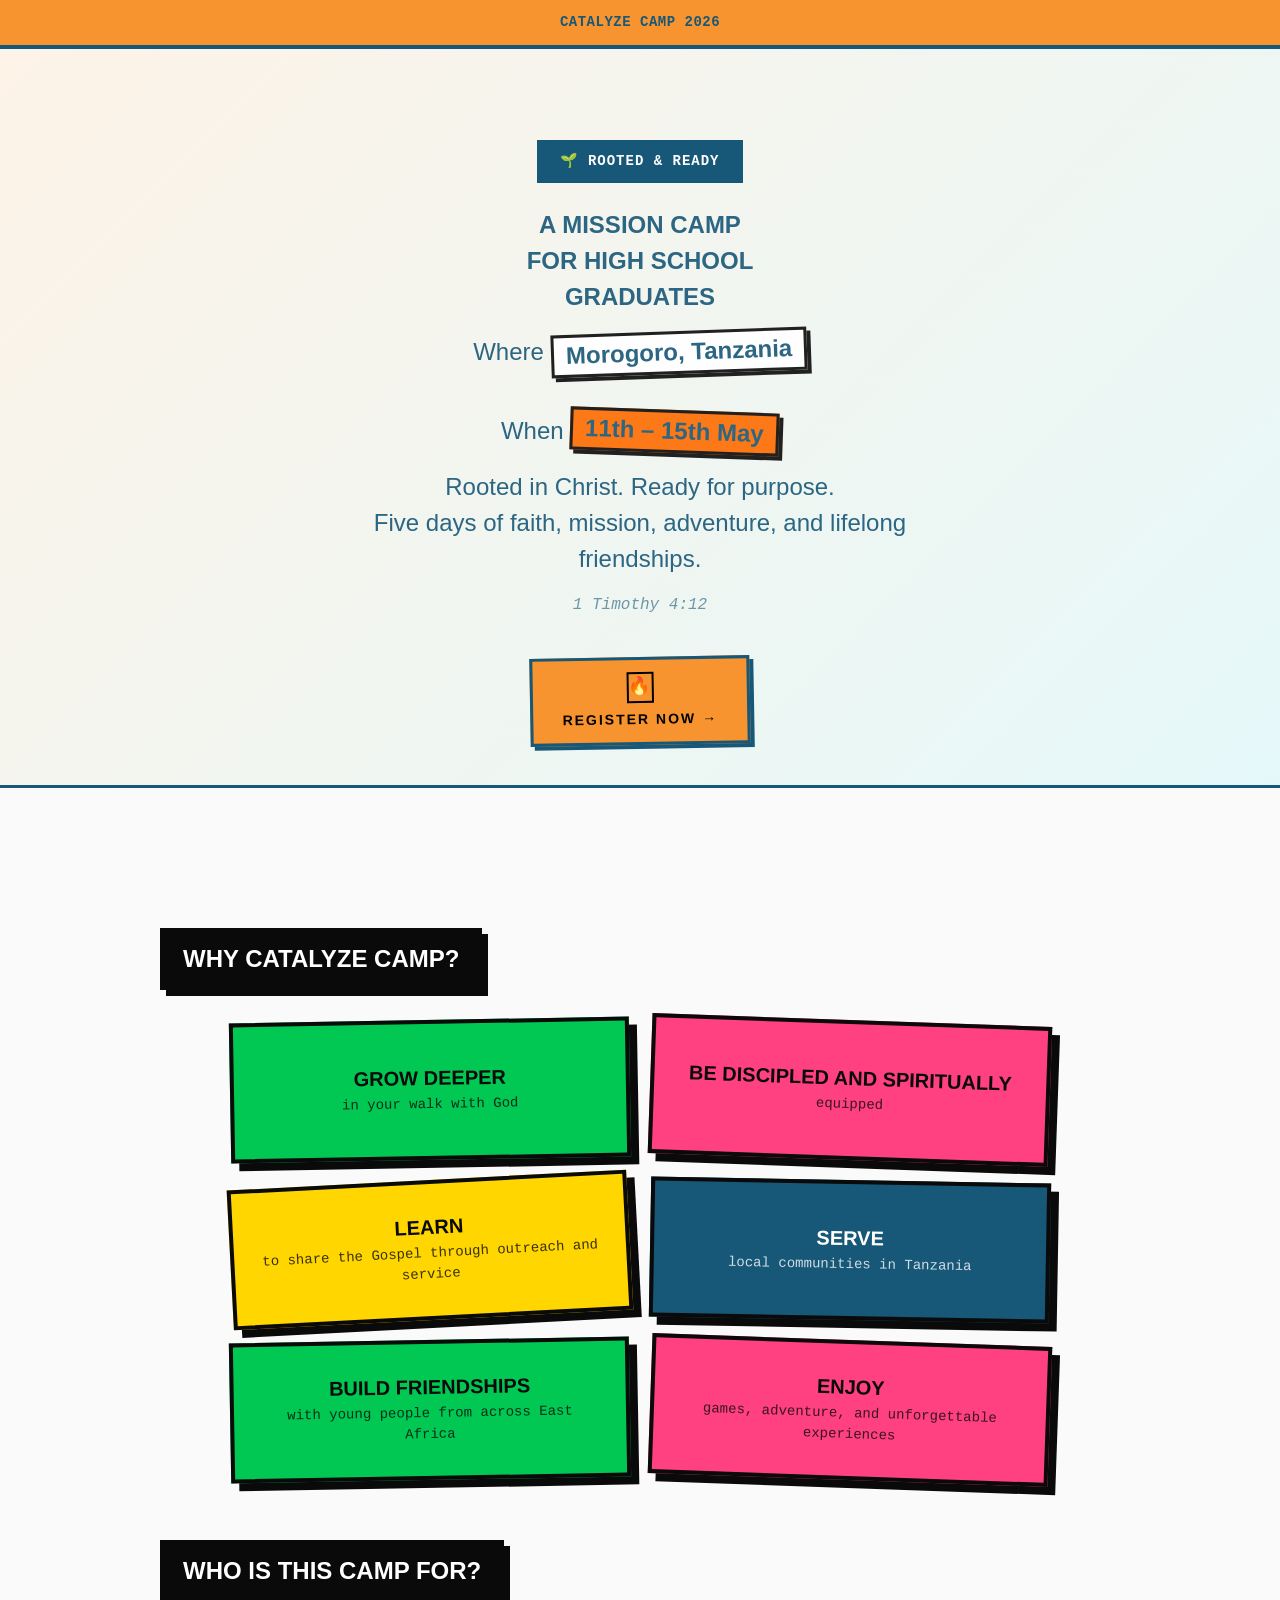
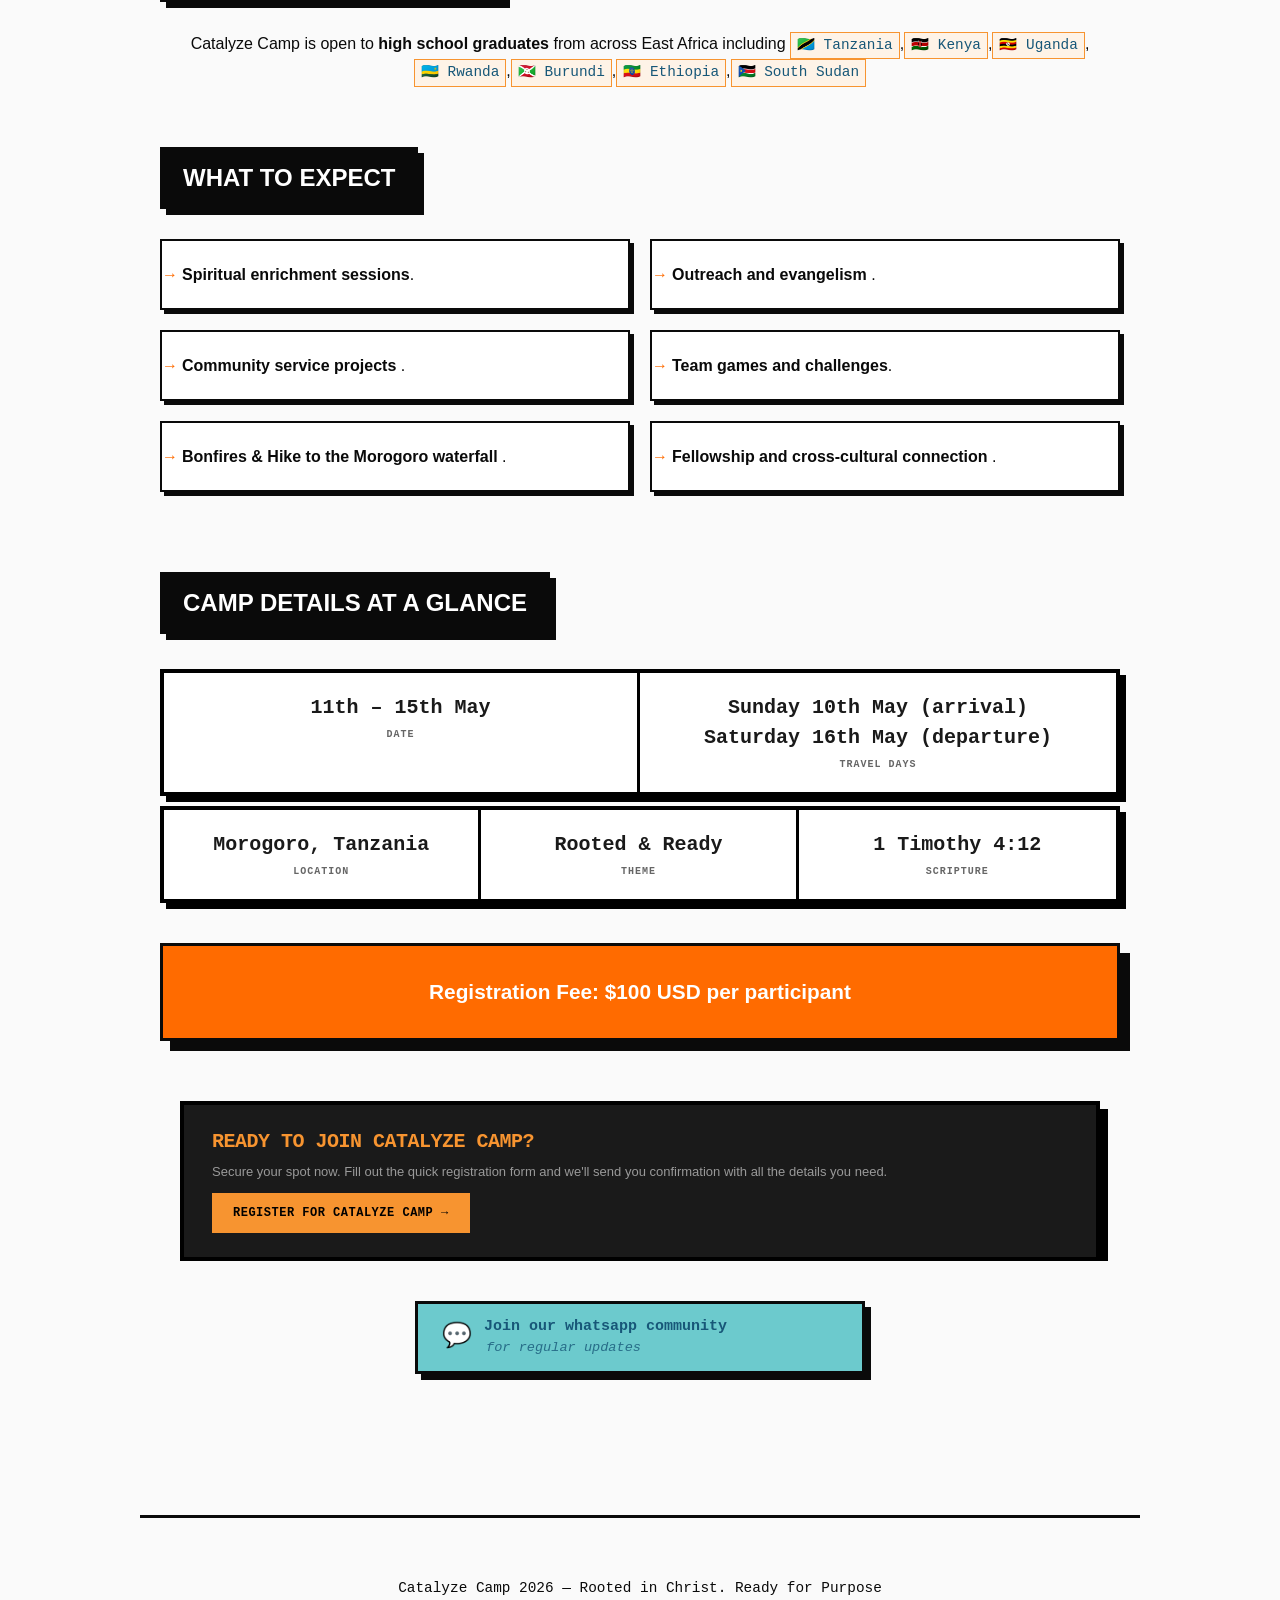
==== ke.catalyzecamp.com/index.html @ 19c6d8fc "re-structured fold structure for multi-country usage" ====
<html lang="en">

<head>
    <script
        src="https://pagead2.googlesyndication.com/pagead/managed/js/adsense/m202602040101/show_ads_impl_fy2021.js?bust=31096614"></script>
    <script async="" src="https://www.googletagmanager.com/gtag/js?id=G-LHFJD77F8R"></script>
    <script>
        window.dataLayer = window.dataLayer || [];
        function gtag() { dataLayer.push(arguments); }
        gtag('js', new Date());

        gtag('config', 'G-LHFJD77F8R');
    </script>
    <meta charset="UTF-8">
    <meta name="viewport" content="width=device-width, initial-scale=1.0, maximum-scale=5.0, user-scalable=yes">
    <!-- Primary Meta Tags -->
    <title>Catalyze Camp 2026</title>
    <meta name="title" content="Catalyze Camp 2026 - A Mission Camp for High School Graduates in East Africa">
    <meta name="description"
        content="Join Catalyze Camp 2026, a mission camp for high school graduates in East Africa. Experience five days of faith, mission, adventure, and lifelong friendships. Rooted in Christ. Ready for purpose. Register now!">
    <meta name="keywords"
        content="Catalyze Camp 2026, mission camp, high school graduates, East Africa, faith, adventure, lifelong friendships">
    <meta name="author" content="Catalyze Camp Team">
    <meta name="robots" content="index, follow">


    <!-- Local Fonts (GDPR Compliant) -->
    <script async="" src="https://pagead2.googlesyndication.com/pagead/js/adsbygoogle.js?client=ca-pub-2807847929917670"
        crossorigin="anonymous" data-checked-head="true"></script>
    <script type="module" src="/scripts/main.js"></script>
    <link rel="modulepreload" href="/scripts/modulepreload.js">
    <link rel="stylesheet" href="styles/main-DJZRLAR1.css">
    <link rel="stylesheet" href="styles/fonts-CDsjrOn8.css">
    <link rel="stylesheet" href="styles/style-CbsQeH8w.css">
    <link rel="stylesheet" href="styles/insights-CX9Vlv9q.css">

</head>

<body class="has-sidebar">
    <!-- Mobile Header -->
    <header class="main-mobile-header" id="main-mobile-header">
        <span class="mobile-title">CATALYZE CAMP 2026</span>
    </header>

    <!-- Drawer Overlay -->
    <div class="drawer-overlay" id="drawer-overlay"></div>

    <!-- Hero Section (Full Width - Outside sidebar layout) -->
    <canvas id="hero-canvas" width="1920" height="600"></canvas>
    <header class="hero">
        <div class="hero-content">
            <div id="hero-badge" class="hero-badge">🌱 ROOTED & READY</div>
            <h1 id="hero-subtitle" class="hero-subtitle">A MISSION CAMP<br>FOR HIGH SCHOOL<br>GRADUATES</h1>
            <p id="hero-subtitle" class="hero-subtitle">
                Where <span class="inline-stat-box stat-dead" id="total-startups">Morogoro, Tanzania
                </span><br><br>
                When <span class="inline-stat-box stat-burned" id="total-burned">11th – 15th May</span>
            </p>
            <p id="hero-subtitle" class="hero-subtitle">
                Rooted in Christ. Ready for purpose.<br>
                Five days of faith, mission, adventure, and lifelong friendships.
            </p>
            <p class="hero-tagline">1 Timothy 4:12</p>

            <a href="https://forms.gle/m3E88KumErffcPE37" class="hero-top10-cta">
                <div class="top10-cta-content">
                    <div class="top10-cta-center">
                        <span class="top10-cta-badge">🔥</span>
                        <span class="top10-cta-title">REGISTER NOW →</span>
                    </div>
                </div>
            </a>
    </header>

    <!-- Main Layout Container (Sidebar + Content - BELOW Hero) -->
    <div class="main-layout below-hero">

        <!-- Main Content Area -->
        <div class="main-content-area">

            <!-- Cards Grid -->
            <main class="main-content">
                <div class="container">
                    <section style="margin-bottom: 60px;">
                        <div class="section-header">
                            <h2>Why Catalyze Camp?</h2>
                        </div>
                        <div class="hero-grid">
                            <div  class="hero-item nav-item item-steal">
                                <span class="hero-nav-label">Grow deeper</span>
                                <span class="hero-nav-sub">in your walk with God</span>
                            </div>

                            <div class="hero-item nav-item item-story">
                                <span class="hero-nav-label">Be discipled and spiritually</span>
                                <span class="hero-nav-sub">equipped</span>
                            </div>

                            <div class="hero-item nav-item item-ideas">
                                <span class="hero-nav-label">Learn </span>
                                <span class="hero-nav-sub">to share the Gospel through outreach and service</span>
                            </div>

                            <div class="hero-item nav-item item-roadmap">
                                <span class="hero-nav-label">Serve</span>
                                <span class="hero-nav-sub">local communities in Tanzania</span>
                            </div>
                            <div class="hero-item nav-item item-steal">
                                <span class="hero-nav-label">Build friendships</span>
                                <span class="hero-nav-sub">with young people from across East Africa</span>
                            </div>

                            <div class="hero-item nav-item item-story">
                                <span class="hero-nav-label">Enjoy</span>
                                <span class="hero-nav-sub">games, adventure, and unforgettable experiences</span>
                            </div>
                        </div>
                    </section>

                    <section style="margin-bottom: 60px;">
                        <div class="section-header">
                            <h2>Who Is This Camp For?</h2>
                        </div>

                        <p style="text-align: center;font-size: 16px;">Catalyze Camp is open to <strong>high school
                                graduates</strong> from across East Africa
                            including <code class="tech">🇹🇿 Tanzania</code>,<code class="tech">🇰🇪 Kenya</code>,<code
                                class="tech">🇺🇬 Uganda</code>,<code class="tech">🇷🇼 Rwanda</code>,<code
                                class="tech">🇧🇮 Burundi</code>,<code class="tech">🇪🇹 Ethiopia</code>,<code
                                class="tech">🇸🇸 South Sudan</code>
                        </p>
                    </section>

                    <section class="insights-section">
                        <div class="section-header">
                            <h2>What to Expect</h2>
                        </div>
                        <div class="section-content">
                            <ul class="learning-list">
                                <li><strong>Spiritual enrichment sessions</strong>.</li>
                                <li><strong>Outreach and evangelism
                                    </strong>.</li>
                                <li><strong>Community service projects
                                    </strong>.</li>
                                <li><strong>Team games and challenges</strong>.</li>
                                <li><strong>Bonfires & Hike to the Morogoro waterfall
                                    </strong>.</li>
                                <li><strong>Fellowship and cross-cultural connection
                                    </strong>.</li>
                            </ul>
                        </div>
                    </section>
                    <section style="margin-bottom: 60px;">
                        <h2 class="section-header">CAMP DETAILS AT A GLANCE</h2>
                        <div class="fw-stats-bar-one" id="fw-stats-bar-one" style="margin-top: 5px;">
                            <div class="fw-stats-item">
                                <span class="fw-stats-number" id="fw-stat-total">11th – 15th May
                                </span>
                                <span class="fw-stats-label">DATE</span>
                            </div>
                            <div class="fw-stats-item">
                                <span class="fw-stats-number" id="fw-stat-burned">Sunday 10th May (arrival)<br>Saturday
                                    16th May (departure)
                                </span>
                                <span class="fw-stats-label">TRAVEL DAYS</span>
                            </div>
                        </div>
                        <div class="fw-stats-bar-two" id="fw-stats-bar-two">
                            <div class="fw-stats-item">
                                <span class="fw-stats-number">Morogoro, Tanzania</span>
                                <span class="fw-stats-label">LOCATION</span>
                            </div>
                            <div class="fw-stats-item">
                                <span class="fw-stats-number" id="fw-stat-lifespan">Rooted & Ready</span>
                                <span class="fw-stats-label">THEME</span>
                            </div>
                            <div class="fw-stats-item">
                                <span class="fw-stats-number" id="fw-stat-lifespan">1 Timothy 4:12</span>
                                <span class="fw-stats-label">SCRIPTURE</span>
                            </div>
                        </div>

                        <div class="final-takeaway">
                            <p><strong>Registration Fee:</strong> $100 USD per participant</p>
                        </div>
                    </section>
                    <section class="container fw-cta-banner">
                        <a href="https://forms.gle/m3E88KumErffcPE37" class="fw-cta-banner-link" target="_blank"
                            rel="noopener">
                            <div class="fw-cta-banner-inner">
                                <div class="fw-cta-banner-text">
                                    <h3 class="fw-cta-banner-title">READY TO JOIN CATALYZE CAMP?</h3>
                                    <p class="fw-cta-banner-sub">Secure your spot now. Fill out the quick registration
                                        form and we'll send you confirmation with all the details you need.</p>
                                    <span class="fw-cta-banner-btn">REGISTER FOR CATALYZE CAMP →</span>
                                </div>
                            </div>
                        </a>
                    </section>

                    <div style="display: flex; justify-content: center; margin: 40px 0; padding: 0 8px; width: 100%; box-sizing: border-box;">
                        <a class="floating-bucket" id="open-request-bucket"
                            href="https://chat.whatsapp.com/GlWRgQMB7aDB2TQC6tsgwM" target="_blank" rel="noopener">
                            <span class="bucket-icon">💬</span>
                            <span class="bucket-text">Join our whatsapp community <i>for regular updates</i></span>
                        </a>
                    </div>
                    <div id="scroll-sentinel" style="height: 1px;"></div>
                </div>
            </main>

            <footer class="container feedback-footer">
                <p>Catalyze Camp 2026 — Rooted in Christ. Ready for Purpose</p>
            </footer>

        </div> <!-- /.main-content-area -->
    </div> <!-- /.main-layout -->

</body>

</html>
---- ke.catalyzecamp.com/styles/main-DJZRLAR1.css ----
.startup-card-v2 {
  background:#fff;
  border:4px solid #000;
  box-shadow:8px 8px #000;
  cursor:pointer;
  transition:transform .2s,box-shadow .2s;
  display:flex;
  flex-direction:column;
  overflow:hidden;
  position:relative
}
.startup-card-v2:hover {
  transform:translate(-2px,-2px);
  box-shadow:10px 10px #000
}
.card-v2-header {
  background:#f59e0b;
  padding:12px 16px;
  display:flex;
  justify-content:space-between;
  align-items:center;
  border-bottom:3px solid #000
}
.card-v2-header-left {
  display:flex;
  align-items:center;
  gap:8px
}
.card-v2-icon {
  width:24px;
  height:24px;
  color:#000
}
.card-v2-product-type {
  font-family:Space Grotesk,monospace;
  font-size:14px;
  font-weight:700;
  color:#000;
  letter-spacing:.5px
}
.card-v2-bookmark {
  display:none
}
.card-v2-views {
  display:flex;
  align-items:center;
  gap:6px;
  background:#ffffff80;
  padding:4px 8px;
  border:2px solid #000;
  border-radius:4px
}
.card-v2-views-icon {
  width:20px;
  height:20px;
  object-fit:contain
}
.card-v2-views-count {
  font-family:Space Grotesk,monospace;
  font-size:14px;
  font-weight:700;
  color:#000
}
.card-v2-title-section {
  background:#f5f5f0;
  padding:16px 20px 12px;
  border-bottom:3px solid #000;
  position:relative
}
.card-v2-name {
  font-family:Space Grotesk,monospace;
  font-size:24px;
  font-weight:900;
  color:#000;
  margin:0 0 6px;
  line-height:1.1;
  max-width:calc(100% - 120px);
  overflow:hidden;
  text-overflow:ellipsis;
  white-space:nowrap
}
.card-v2-country {
  font-family:Space Grotesk,monospace;
  font-size:13px;
  font-weight:600;
  color:#000;
  display:block;
  margin-bottom:0
}
.card-v2-funding-badge {
  position:absolute;
  top:16px;
  right:20px;
  background:#b91c1c;
  color:#fff;
  font-family:Space Grotesk,monospace;
  font-size:18px;
  font-weight:900;
  padding:8px 16px;
  border:3px solid #000;
  transform:rotate(3deg);
  box-shadow:4px 4px #000;
  display:flex;
  align-items:center;
  gap:6px
}
.card-v2-fire-icon {
  font-size:18px;
  line-height:1
}
.card-v2-content-section {
  background:#fff;
  padding:16px 20px;
  border-bottom:3px solid #000;
  flex-shrink:0;
  flex-grow:1
}
.card-v2-section-title {
  font-family:Space Grotesk,monospace;
  font-size:12px;
  font-weight:700;
  color:#b91c1c;
  margin:0 0 8px;
  letter-spacing:.5px
}
.card-v2-section-title:not(:first-child) {
  margin-top:16px
}
.card-v2-section-text {
  font-family:Space Grotesk,sans-serif;
  font-size:14px;
  line-height:1.5;
  color:#000;
  margin:0
}
.card-v2-dotted-divider {
  border-top:2px dashed #D1D5DB;
  margin:12px 0
}
.card-v2-metrics-section {
  background:#f5f5f0;
  padding:16px 20px;
  border-bottom:3px solid #000;
  display:flex;
  justify-content:space-between;
  align-items:center;
  gap:16px;
  flex-wrap:wrap
}
.card-v2-year-badges {
  display:flex;
  gap:12px;
  flex-wrap:wrap
}
.card-v2-year-badge {
  background:#f59e0b;
  border:2px solid #000;
  padding:8px 12px;
  display:flex;
  align-items:center;
  gap:4px;
  min-width:100px
}
.card-v2-year-icon {
  width:18px;
  height:18px;
  color:#000
}
.card-v2-year-label {
  font-family:Space Grotesk,monospace;
  font-size:11px;
  font-weight:600;
  color:#000;
  text-transform:capitalize
}
.card-v2-year-value {
  font-family:Space Grotesk,monospace;
  font-size:16px;
  font-weight:900;
  color:#000;
  margin-left:auto
}
.card-v2-total-potential {
  font-family:Space Grotesk,monospace;
  font-size:12px;
  font-weight:700;
  color:#000;
  background:#fff;
  padding:8px 12px;
  border:2px solid #000;
  white-space:nowrap
}
.card-v2-bars-section {
  background:#fff;
  padding:12px 20px;
  border-bottom:3px solid #000;
  display:flex;
  flex-direction:column;
  gap:8px
}
.card-v2-bar-group {
  display:flex;
  justify-content:space-between;
  align-items:center;
  gap:12px
}
.card-v2-bar-label {
  font-family:Space Grotesk,monospace;
  font-size:11px;
  font-weight:600;
  color:#000;
  min-width:100px
}
.card-v2-bar-blocks {
  display:flex;
  gap:4px;
  flex:1;
  max-width:200px
}
.card-v2-bar-block {
  flex:1;
  height:20px;
  border:2px solid #000;
  transition:background-color .2s
}
.card-v2-bar-block.empty {
  background:#f3f4f6
}
.card-v2-bar-block.filled.high {
  background:#065f46
}
.card-v2-bar-block.filled.medium {
  background:#f59e0b
}
.card-v2-bar-block.filled.low {
  background:#b91c1c
}
.card-v2-footer {
  background:#7f1d1d;
  padding:12px 20px;
  display:flex;
  align-items:center;
  gap:12px
}
.card-v2-footer-icon {
  width:20px;
  height:20px;
  color:#fff
}
.card-v2-footer-text {
  font-family:Space Grotesk,monospace;
  font-size:13px;
  font-weight:700;
  color:#fff;
  letter-spacing:.5px
}

.fw-stat-highlight {
  color:gold;
  font-weight:700;
  font-family:Space Mono,monospace
}
.fw-stats-bar-one {
  display:grid;
  grid-template-columns:repeat(2,1fr);
  gap:0;
  border:4px solid #000;
  background:#fff;
  margin:-30px auto 40px;
  position:relative;
  z-index:1;
  box-shadow:6px 6px #000
}
.fw-stats-bar-two {
  display:grid;
  grid-template-columns:repeat(3,1fr);
  gap:0;
  border:4px solid #000;
  background:#fff;
  margin:-30px auto 40px;
  position:relative;
  z-index:1;
  box-shadow:6px 6px #000
}
.fw-stats-item {
  text-align:center;
  padding:20px 12px;
  border-right:3px solid #000
}
.fw-stats-item:last-child {
  border-right:none
}
.fw-stats-number {
  display:block;
  font-family:Space Mono,monospace;
  font-size:clamp(8px,4vw,20px);
  font-weight:700;
  color:#1a1a1a
}
.fw-stats-label {
  display:block;
  font-family:Space Mono,monospace;
  font-size:10px;
  font-weight:700;
  letter-spacing:1px;
  color:#666;
  margin-top:4px
}

.fw-cta-banner {
  margin-bottom:16px;
  padding:0
}
.fw-cta-banner-link {
  text-decoration:none;
  color:#1a1a1a;
  display:block
}
.fw-cta-banner-inner {
  display:flex;
  align-items:center;
  gap:24px;
  background:#1a1a1a;
  border:4px solid #000;
  box-shadow:8px 8px #000;
  padding:24px 28px;
  transition:transform .15s,box-shadow .15s
}
.fw-cta-banner-link:hover .fw-cta-banner-inner {
  transform:translate(-3px,-3px);
  box-shadow:11px 11px #000
}
.fw-cta-banner-previews {
  display:flex;
  gap:12px;
  flex-shrink:0
}
.fw-cta-preview {
  width:120px;
  background:#2a2a2a;
  border:2px solid #444;
  padding:8px;
  border-radius:0
}
.fw-cta-preview-label {
  font-family:Space Mono,monospace;
  font-size:8px;
  font-weight:700;
  color:#888;
  letter-spacing:.5px;
  margin-bottom:6px;
  text-transform:uppercase
}
.fw-cta-mini-grid {
  display:grid;
  grid-template-columns:repeat(5,1fr);
  gap:2px
}
.fw-mini-cell {
  aspect-ratio:1;
  border-radius:0
}
.fw-mc-0 {
  background:#444
}
.fw-mc-1 {
  background:#ffe0b2
}
.fw-mc-2 {
  background:#ffb74d
}
.fw-mc-3 {
  background:#ff9800
}
.fw-mc-4 {
  background:#f44336
}
.fw-cta-mini-bars {
  display:flex;
  flex-direction:column;
  gap:3px
}
.fw-mini-bar {
  height:6px;
  background:#444;
  width:100%
}
.fw-mini-bar-fill {
  height:100%;
  transition:width .3s
}
.fw-cta-banner-text {
  flex:1;
  min-width:0
}
.fw-cta-banner-title {
  font-family:Space Mono,monospace;
  font-size:clamp(14px,2.2vw,20px);
  font-weight:700;
  color:#f79430;
  line-height:1.3;
  letter-spacing:-.5px;
  margin-bottom:8px
}
.fw-cta-banner-sub {
  font-size:13px;
  color:#999;
  margin-bottom:12px;
  line-height:1.4
}
.fw-cta-banner-btn {
  display:inline-block;
  font-family:Space Mono,monospace;
  font-size:12px;
  font-weight:700;
  color:#000;
  background:#f79430;
  padding:8px 18px;
  border:3px solid #f79430;
  letter-spacing:.5px;
  transition:background .15s
}
.fw-cta-banner-link:hover .fw-cta-banner-btn {
  background:#fff;
  border-color:#fff
}
@media(max-width:768px) {
  .fw-cta-banner {
    margin:0 24px 12px
  }
  .fw-cta-banner-inner {
    flex-direction:column;
    text-align:center;
    padding:20px;
    gap:16px
  }
  .fw-cta-banner-previews {
    justify-content:center
  }
  .fw-cta-preview {
    width:100px
  }
  .fw-cta-banner-title {
    font-size:15px
  }
  .fw-cta-banner-title br {
    display:none
  }
}
@media(max-width:480px) {
  .fw-cta-banner {
    margin:0 24px 12px
  }
  .fw-cta-preview {
    width:80px
  }
}

@media(max-width:640px) {
  .card-v2-name {
    font-size:22px
  }
  .card-v2-funding-badge {
    font-size:14px;
    padding:6px 12px;
    top:16px;
    right:16px
  }
  .card-v2-fire-icon {
    font-size:14px
  }
  .card-v2-section-text {
    font-size:13px
  }
  .card-v2-metrics-section {
    flex-direction:column;
    align-items:stretch
  }
  .card-v2-total-potential {
    text-align:center;
    width:100%
  }
  .card-v2-bar-label {
    min-width:100px;
    font-size:11px
  }
  .card-v2-bar-blocks {
    max-width:150px
  }
  .card-v2-bar-block {
    height:20px
  }
}
---- ke.catalyzecamp.com/styles/fonts-CDsjrOn8.css ----
@font-face {
    font-family: Space Grotesk;
    font-style: normal;
    font-weight: 300;
    font-display: swap;
    src: url(/assets/SpaceGrotesk-Light-DiSf0yqz.woff2) format("woff2")
}

@font-face {
    font-family: Space Grotesk;
    font-style: normal;
    font-weight: 400;
    font-display: swap;
    src: url(/assets/SpaceGrotesk-Regular-CJ-V5oYT.woff2) format("woff2")
}

@font-face {
    font-family: Space Grotesk;
    font-style: normal;
    font-weight: 500;
    font-display: swap;
    src: url(/assets/SpaceGrotesk-Medium-lFbtlQH6.woff2) format("woff2")
}

@font-face {
    font-family: Space Grotesk;
    font-style: normal;
    font-weight: 600;
    font-display: swap;
    src: url(/assets/SpaceGrotesk-SemiBold-DjKNqYRj.woff2) format("woff2")
}

@font-face {
    font-family: Space Grotesk;
    font-style: normal;
    font-weight: 700;
    font-display: swap;
    src: url(/assets/SpaceGrotesk-Bold-RjhwGPKo.woff2) format("woff2")
}

@font-face {
    font-family: Space Grotesk;
    font-style: normal;
    font-weight: 800;
    font-display: swap;
    src: url(/assets/SpaceGrotesk-Bold-RjhwGPKo.woff2) format("woff2")
}

@font-face {
    font-family: Space Mono;
    font-style: normal;
    font-weight: 400;
    font-display: swap;
    src: url(/assets/SpaceMono-Regular-Rg4St2Dn.woff2) format("woff2")
}

@font-face {
    font-family: Space Mono;
    font-style: italic;
    font-weight: 400;
    font-display: swap;
    src: url(/assets/SpaceMono-Italic-YylcN9Ay.woff2) format("woff2")
}

@font-face {
    font-family: Space Mono;
    font-style: normal;
    font-weight: 700;
    font-display: swap;
    src: url(/assets/SpaceMono-Bold-mWgeinG7.woff2) format("woff2")
}

@font-face {
    font-family: Space Mono;
    font-style: italic;
    font-weight: 700;
    font-display: swap;
    src: url(/assets/SpaceMono-BoldItalic-vNvENeTh.woff2) format("woff2")
}

@font-face {
    font-family: Inter;
    font-style: normal;
    font-weight: 400;
    font-display: swap;
    src: url(/assets/Inter-Regular-C38fXH4l.woff2) format("woff2")
}

@font-face {
    font-family: Inter;
    font-style: normal;
    font-weight: 700;
    font-display: swap;
    src: url(/assets/Inter-Bold-Yt3aPRUw.woff2) format("woff2")
}

@font-face {
    font-family: Inter;
    font-style: normal;
    font-weight: 900;
    font-display: swap;
    src: url(/assets/Inter-Black-D4nM5aha.woff2) format("woff2")
}

@font-face {
    font-family: JetBrains Mono;
    font-style: normal;
    font-weight: 400;
    font-display: swap;
    src: url(/assets/JetBrainsMono-Regular-V6pRDFza.woff2) format("woff2")
}

@font-face {
    font-family: JetBrains Mono;
    font-style: normal;
    font-weight: 700;
    font-display: swap;
    src: url(/assets/JetBrainsMono-Bold-BYuf6tUa.woff2) format("woff2")
}
---- ke.catalyzecamp.com/styles/style-CbsQeH8w.css ----
:root {
  --color-bg: #FAFAFA;
  --color-white: #FFFFFF;
  --color-black: #0A0A0A;
  --color-gray: #666666;
  --color-gray-light: #E5E5E5;
  
  /* Brand Colors */
  --brand-orange: #f79430;
  --brand-orange-light: #fef3e7;
  --brand-orange-dark: #d67a1f;
  --brand-blue: #175778;
  --brand-blue-light: #e8f2f6;
  --brand-blue-dark: #0f3d52;
  --brand-cyan: #6ccacd;
  --brand-cyan-light: #e5f8f9;
  --brand-cyan-dark: #4ba5a7;
  
  /* Functional Colors */
  --color-primary: #f79430;
  --color-secondary: #175778;
  --color-accent: #6ccacd;
  --color-orange: #f79430;
  --color-orange-light: #fef3e7;
  --color-green: #00C853;
  --color-green-light: #E5FFF0;
  --color-blue: #175778;
  --color-blue-light: #e8f2f6;
  --color-pink: #FF4081;
  --color-pink-light: #FFE5EF;
  --color-yellow: #fdb44b;
  --color-purple: #7C4DFF;
  
  /* Brutalist Theme with Brand Colors */
  --brutalist-mustard: #f79430;
  --brutalist-cream: #FDFBF7;
  --brutalist-red: #B91C1C;
  --brutalist-orange: #d67a1f;
  --brutalist-dark-grey: #175778;
  --brutalist-border: 3px solid #175778;
  
  --font-main: "Space Grotesk", -apple-system, BlinkMacSystemFont, sans-serif;
  --font-mono: "Space Mono", monospace;
  --border-width: 3px;
  --shadow-offset: 4px;
  --radius: 0px;
  --shadow: var(--shadow-offset) var(--shadow-offset) 0 var(--color-black);
  --shadow-hover: 2px 2px 0 var(--color-black);
  --shadow-active: 0px 0px 0 var(--color-black)
}
*,
*:before,
*:after {
  box-sizing:border-box;
  margin:0;
  padding:0
}
html {
  scroll-behavior:smooth;
  overflow-x:hidden;
  width:100%
}
body {
  font-family:var(--font-main);
  background:var(--color-bg);
  color:var(--color-black);
  line-height:1.5;
  min-height:100vh;
  overflow-x:hidden;
  width:100%
}
body.modal-open {
  overflow:hidden
}
.container {
  max-width:1400px;
  margin:0 auto;
  padding:0 24px;
  width:100%;
  overflow-x:hidden;
  box-sizing:border-box
}
.hero {
  background:linear-gradient(135deg, var(--brand-orange-light) 0%, var(--brand-cyan-light) 100%);
  color:var(--brand-blue);
  padding:140px 24px 40px;
  text-align:center;
  border-bottom:var(--border-width) solid var(--brand-blue);
  position:relative;
  overflow:hidden
}
.hero:before {
  content:"";
  position:absolute;
  inset:0;
  background:repeating-linear-gradient(0deg,transparent,transparent 50px,rgba(255,255,255,.03) 50px,rgba(255,255,255,.03) 51px);
  pointer-events:none
}
.hero-content {
  position:relative;
  z-index:1
}
.hero-badge {
  display:inline-block;
  background:var(--brand-blue);
  color:var(--color-white);
  padding:8px 20px;
  font-weight:700;
  font-size:14px;
  letter-spacing:1px;
  border:var(--border-width) solid var(--brand-blue);
  margin-bottom:24px;
  font-family:var(--font-mono)
}
.hero-title {
  font-size:clamp(48px,10vw,90px);
  font-weight:700;
  letter-spacing:-2px;
  line-height:.95;
  margin-bottom:24px;
  text-transform:uppercase
}
.card-header {
  margin-bottom:12px
}
.card-header-top {
  display:flex;
  justify-content:space-between;
  align-items:flex-start;
  gap:8px;
  margin-bottom:4px
}
.card-name {
  font-size:20px;
  font-weight:700;
  line-height:1.1;
  text-transform:uppercase;
  word-break:break-word;
  flex:1
}
.share-btn-card {
  background:transparent;
  border:none;
  width:24px;
  height:24px;
  padding:0;
  cursor:pointer;
  opacity:.4;
  transition:opacity .2s ease,transform .2s ease;
  flex-shrink:0;
  color:var(--color-black)
}
.share-btn-card:hover {
  opacity:1;
  transform:scale(1.1)
}
.share-btn-card.copied {
  color:var(--color-green);
  opacity:1
}
.card-year {
  font-family:var(--font-mono);
  font-size:14px;
  opacity:.7
}
.hero-subtitle {
  font-size:clamp(18px,3vw,24px);
  max-width:600px;
  margin:0 auto 16px;
  opacity:.9
}
.hero-tagline {
  font-family:var(--font-mono);
  font-size:16px;
  opacity:.6;
  font-style:italic;
  margin-bottom:24px
}
.hero-grid {
  display:grid;
  grid-template-columns:repeat(2,1fr);
  gap:20px;
  max-width:900px;
  margin:0 auto;
  position:relative;
  z-index:10;
  padding:0 40px
}
.hero-item {
  background:var(--color-white);
  border:4px solid var(--color-black);
  padding:24px;
  box-shadow:8px 8px 0 var(--color-black);
  transition:transform .2s ease,box-shadow .2s ease;
  min-height:140px;
  display:flex;
  flex-direction:column;
  justify-content:center;
  align-items:center;
  text-align:center;
  position:relative;
  text-decoration:none;
  color:var(--color-black)
}
.hero-item:hover {
  transform:translate(-4px,-4px) rotate(0)!important;
  box-shadow:12px 12px 0 var(--color-black)
}
.hero-item:active {
  transform:translate(2px,2px) rotate(0)!important;
  box-shadow:4px 4px 0 var(--color-black)
}
.item-dead {
  background:var(--color-white);
  transform:rotate(-2deg)
}
.item-burned {
  background:var(--color-orange);
  transform:rotate(1deg)
}
.item-steal {
  background:var(--color-green);
  transform:rotate(-1deg)
}
.item-story {
  background:var(--color-pink);
  transform:rotate(2deg)
}
.item-ideas {
  background:var(--color-yellow);
  transform:rotate(-3deg)
}
.item-roadmap {
  background:var(--color-blue);
  color:var(--color-white);
  transform:rotate(1deg)
}
.hero-stat-label {
  font-family:var(--font-mono);
  font-size:14px;
  font-weight:700;
  text-transform:uppercase;
  margin-bottom:8px;
  letter-spacing:1px
}
.hero-stat-number {
  font-size:36px;
  font-weight:700;
  line-height:1;
  font-family:var(--font-main)
}
.hero-nav-label {
  font-family:var(--font-main);
  font-weight:800;
  font-size:20px;
  text-transform:uppercase;
  line-height:1.2
}
.hero-nav-sub {
  font-family:var(--font-mono);
  font-size:14px;
  margin-top:4px;
  opacity:.8
}
.hero-cta-text {
  font-family:var(--font-mono);
  font-size:12px;
  font-weight:700;
  text-transform:uppercase;
  margin-top:12px;
  border-bottom:2px solid var(--color-black)
}
.hero-box,
.stat-box,
.nav-box,
.hero-nav-link {
  display:none
}
.stat-label {
  font-family:var(--font-mono);
  font-size:12px;
  font-weight:700;
  margin-bottom:8px;
  text-transform:uppercase;
  letter-spacing:1px
}
.stat-number {
  font-size:32px;
  font-weight:700;
  line-height:1.1;
  color:var(--color-black)
}
.nav-box {
  cursor:pointer;
  text-decoration:none;
  color:var(--color-black)
}
.hero-nav-link {
  text-decoration:none;
  color:inherit;
  width:100%
}
.nav-label-wrapper {
  display:flex;
  flex-direction:column;
  gap:4px
}
.nav-label-top {
  font-weight:700;
  font-size:18px;
  text-transform:uppercase
}
.nav-label-bottom {
  font-family:var(--font-mono);
  font-size:12px;
  opacity:.7
}
.nav-arrow {
  position:absolute;
  top:-40px;
  right:-20px;
  pointer-events:none;
  z-index:20;
  display:none
}
.hero-nav {
  display:none
}
.highlight-orange {
  color:var(--color-orange)
}
.highlight-green {
  color:var(--color-black)
}
.highlight-pink {
  color:var(--color-pink)
}
.highlight-blue {
  color:var(--color-blue)
}
.inline-stat-box {
  display:inline-block;
  background:var(--color-white);
  border:3px solid var(--color-black);
  padding:4px 12px;
  font-weight:700;
  font-family:var(--font-main);
  box-shadow:4px 4px 0 var(--color-black);
  transform:rotate(-2deg);
  transition:transform .2s ease,box-shadow .2s ease;
  line-height:1.2
}
.inline-stat-box:hover {
  transform:rotate(0) translate(-2px,-2px);
  box-shadow:6px 6px 0 var(--color-black)
}
.inline-stat-box.stat-dead {
  background:var(--color-white);
  transform:rotate(-2deg)
}
.inline-stat-box.stat-burned {
  background:var(--color-orange);
  transform:rotate(2deg)
}
@media(max-width:768px) {
  .inline-stat-box {
    padding:3px 8px;
    font-size:14px;
    border-width:2px;
    box-shadow:3px 3px 0 var(--color-black)
  }
}
.hero-forensics-box {
  display:flex;
  align-items:center;
  justify-content:center;
  gap:16px;
  max-width:900px;
  width:calc(100% - 80px);
  margin:20px auto 0;
  padding:20px 40px;
  background:var(--color-white);
  border:4px solid var(--color-black);
  box-shadow:8px 8px 0 var(--color-black);
  text-decoration:none;
  color:var(--color-black);
  transform:rotate(-1deg);
  transition:transform .2s ease,box-shadow .2s ease;
  position:relative;
  z-index:10
}
.hero-forensics-box:hover {
  transform:rotate(0) translate(-4px,-4px);
  box-shadow:12px 12px 0 var(--color-black);
  background:var(--color-orange)
}
.forensics-icon {
  font-size:28px
}
.forensics-label {
  font-family:var(--font-mono);
  font-size:16px;
  font-weight:700;
  text-transform:uppercase;
  letter-spacing:1px
}
.forensics-arrow {
  font-size:24px;
  font-weight:700
}
@media(max-width:768px) {
  .hero-forensics-box {
    padding:16px 20px;
    gap:12px;
    margin:20px 40px 0;
    width:calc(100% - 80px);
    transform:rotate(0)
  }
  .forensics-label {
    font-size:12px
  }
}
.top10-cta-wrapper {
  padding:20px 24px 0
}
.top10-cta,
.hero-top10-cta {
  display:block;
  width:100%;
  background:var(--brutalist-mustard, #EAB308);
  border:4px solid #000;
  box-shadow:8px 8px #000;
  text-decoration:none;
  color:#000;
  position:relative;
  overflow:hidden;
  transition:transform .3s ease,box-shadow .3s ease
}
.hero-top10-cta {
  display:inline-flex;
  align-items:center;
  margin:16px auto 0;
  max-width:220px;
  background:var(--brand-orange);
  border:3px solid var(--brand-blue);
  box-shadow:4px 4px var(--brand-blue);
  text-decoration:none;
  color:#fff;
  position:relative;
  overflow:hidden;
  padding:12px 20px;
  transform:rotate(-1deg);
  transition:transform .3s ease,box-shadow .3s ease;
  box-sizing:border-box;
  z-index:10
}
.hero-top10-cta .top10-cta-content {
  display:flex;
  align-items:center;
  justify-content:space-between;
  width:100%;
  padding:0;
  gap:20px
}
.hero-top10-cta .folder-stack {
  font-size:16px
}
.hero-top10-cta .top10-cta-center {
  flex:1;
  text-align:center;
  display:flex;
  flex-direction:column;
  align-items:center;
  justify-content:center;
  gap:4px
}
.hero-top10-cta .top10-cta-title {
  font-family:var(--font-main);
  font-weight:800;
  font-size:14px;
  margin:0
}
.hero-top10-cta .top10-cta-subtitle {
  font-family:var(--font-mono);
  font-size:11px;
  font-weight:700;
  text-transform:uppercase;
  color:#666
}
.hero-top10-cta .top10-cta-badge {
  display:inline-block;
  font-size:18px;
  background:transparent;
  color:#000;
  padding:0;
  font-weight:800;
  margin-bottom:2px;
  margin-right:0
}
.hero-top10-cta .top10-cta-right {
  display:flex;
  flex-direction:column;
  align-items:center;
  gap:4px
}
.hero-top10-cta .hero-cta-text {
  margin-top:0;
  border-bottom-width:1px
}
.hero-top10-cta .top10-cta-arrow {
  font-size:20px;
  font-weight:800;
  line-height:1
}
@media(max-width:768px) {
  .hero-top10-cta {
    width:calc(100% - 40px);
    padding:8px 16px;
    min-height:auto
  }
  .hero-top10-cta .top10-cta-title {
    font-size:16px
  }
  .hero-top10-cta .top10-cta-subtitle {
    font-size:9px
  }
  .hero-top10-cta .folder-stack {
    font-size:18px
  }
  .hero-top10-cta .top10-cta-arrow {
    font-size:20px
  }
  .hero-top10-cta .top10-cta-badge {
    font-size:8px;
    padding:1px 4px
  }
}
.top10-cta:hover,
.hero-top10-cta:hover {
  transform:translate(-6px,-6px);
  box-shadow:14px 14px var(--brand-blue)
}
.top10-cta:active,
.hero-top10-cta:active {
  transform:translate(2px,2px);
  box-shadow:4px 4px var(--brand-blue)
}
.top10-cta-glow {
  position:absolute;
  top:-50%;
  left:-50%;
  width:200%;
  height:200%;
  background:radial-gradient(circle,rgba(234,179,8,.15) 0%,transparent 60%);
  animation:glowPulse 3s ease-in-out infinite;
  pointer-events:none
}
@keyframes glowPulse {
  0%,
  to {
    opacity:.3;
    transform:scale(1)
  }
  50% {
    opacity:.8;
    transform:scale(1.1)
  }
}
.top10-cta-content {
  display:flex;
  align-items:center;
  justify-content:space-between;
  padding:20px 28px;
  position:relative;
  z-index:2
}
.top10-cta-left {
  flex-shrink:0
}
.folder-stack {
  display:flex;
  position:relative;
  width:60px;
  height:50px
}
.folder-icon {
  font-size:28px;
  position:absolute;
  transition:all .3s ease;
  filter:drop-shadow(2px 2px 0 #000)
}
.folder-1 {
  left:0;
  top:8px;
  z-index:1;
  opacity:.5
}
.folder-2 {
  left:12px;
  top:4px;
  z-index:2;
  opacity:.7
}
.folder-3 {
  left:24px;
  top:0;
  z-index:3;
  animation:folderBounce 2s ease-in-out infinite
}
@keyframes folderBounce {
  0%,
  to {
    transform:translateY(0) rotate(-5deg)
  }
  50% {
    transform:translateY(-4px) rotate(5deg)
  }
}
.top10-cta:hover .folder-1 {
  transform:translate(-8px) rotate(-15deg);
  opacity:.8
}
.top10-cta:hover .folder-2 {
  transform:translate(-4px) rotate(-8deg);
  opacity:.9
}
.top10-cta:hover .folder-3 {
  transform:translateY(-6px) scale(1.2);
  animation:none
}
.top10-cta-center {
  display:flex;
  flex-direction:column;
  align-items:center;
  gap:4px;
  flex:1;
  text-align:center
}
.top10-cta-badge {
  display:inline-block;
  background:#b91c1c;
  color:#fff;
  font-family:var(--font-mono, "Space Mono", monospace);
  font-size:11px;
  font-weight:700;
  padding:3px 10px;
  border:2px solid #000;
  letter-spacing:1px;
  animation:badgePulse 1.5s ease-in-out infinite
}
@keyframes badgePulse {
  0%,
  to {
    transform:scale(1)
  }
  50% {
    transform:scale(1.05);
    box-shadow:0 0 10px #b91c1c80
  }
}
.top10-cta-title {
  font-family:var(--font-main, "Space Grotesk", sans-serif);
  font-size:32px;
  font-weight:900;
  text-transform:uppercase;
  letter-spacing:2px;
  color:#000
}
@keyframes shimmer {
  0% {
    background-position:0% center
  }
  to {
    background-position:200% center
  }
}
.top10-cta-subtitle {
  font-family:var(--font-mono, "Space Mono", monospace);
  font-size:12px;
  color:#000;
  opacity:.7;
  letter-spacing:.5px
}
.top10-cta-right {
  display:flex;
  align-items:center;
  gap:12px;
  flex-shrink:0
}
.skull-pulse {
  font-size:36px;
  animation:skullFloat 2s ease-in-out infinite;
  filter:drop-shadow(2px 2px 0 #000)
}
@keyframes skullFloat {
  0%,
  to {
    transform:translateY(0) rotate(-5deg)
  }
  25% {
    transform:translateY(-4px) rotate(0)
  }
  75% {
    transform:translateY(2px) rotate(5deg)
  }
}
.top10-cta:hover .skull-pulse {
  animation:skullShake .4s ease-in-out infinite;
  filter:drop-shadow(3px 3px 0 #000)
}
@keyframes skullShake {
  0%,
  to {
    transform:rotate(-5deg)
  }
  25% {
    transform:rotate(5deg)
  }
  50% {
    transform:rotate(-5deg)
  }
  75% {
    transform:rotate(5deg)
  }
}
.top10-cta-arrow {
  font-size:32px;
  font-weight:900;
  color:#000;
  transition:transform .3s ease
}
.top10-cta:hover .top10-cta-arrow {
  transform:translate(8px)
}
.top10-cta-marquee {
  display:flex;
  overflow:hidden;
  background:#000;
  border-top:3px solid #000;
  padding:8px 0
}
.top10-cta-marquee span {
  display:inline-block;
  white-space:nowrap;
  font-family:var(--font-mono, "Space Mono", monospace);
  font-size:11px;
  color:#fff9;
  letter-spacing:1px;
  animation:marqueeScroll 30s linear infinite
}
@keyframes marqueeScroll {
  0% {
    transform:translate(0)
  }
  to {
    transform:translate(-50%)
  }
}
.top10-cta:hover .top10-cta-marquee span {
  color:var(--brutalist-mustard, #EAB308);
  animation-duration:15s
}
@media(max-width:768px) {
  .top10-cta-wrapper {
    padding:16px 16px 0
  }
  .top10-cta {
    width:100%
  }
  .top10-cta-content {
    flex-direction:column;
    gap:12px;
    padding:16px
  }
  .top10-cta-left {
    display:none
  }
  .top10-cta-title {
    font-size:22px
  }
  .top10-cta-subtitle {
    font-size:10px
  }
  .top10-cta-right {
    justify-content:center
  }
  .skull-pulse {
    font-size:28px
  }
  .top10-cta-arrow {
    font-size:24px
  }
  .top10-cta-marquee span {
    font-size:10px
  }
}
.dashboard-cta {
  background:var(--color-white);
  border-bottom:var(--border-width) solid var(--color-black);
  padding:60px 0;
  position:relative;
  z-index:5
}
.cta-link-wrapper {
  text-decoration:none;
  color:inherit;
  display:block
}
.cta-link-wrapper:hover .cta-primary-btn {
  transform:translate(-4px,-4px);
  box-shadow:12px 12px 0 var(--color-black);
  background:var(--color-yellow);
  color:var(--color-black)
}
.cta-link-wrapper:hover .img-1 {
  transform:translate(-15px,-15px) rotate(-1deg);
  z-index:3
}
.cta-link-wrapper:hover .img-2 {
  transform:translate(15px,15px) rotate(2deg);
  z-index:1
}
.cta-grid {
  display:grid;
  grid-template-columns:1.2fr 1fr;
  gap:60px;
  align-items:center
}
.cta-text .cta-badge {
  display:inline-block;
  background:var(--color-cyan, #00ebff);
  color:var(--color-black);
  padding:4px 12px;
  font-family:var(--font-mono);
  font-size:12px;
  font-weight:700;
  border:3px solid var(--color-black);
  box-shadow:4px 4px 0 var(--color-black);
  margin-bottom:20px
}
.cta-text h2 {
  font-size:48px;
  line-height:1;
  font-weight:900;
  text-transform:uppercase;
  margin-bottom:24px
}
.cta-text p {
  font-size:18px;
  margin-bottom:32px;
  opacity:.8;
  max-width:500px
}
.cta-primary-btn {
  display:inline-block;
  background:var(--color-pink);
  color:var(--color-white);
  padding:16px 32px;
  font-size:18px;
  font-weight:800;
  text-decoration:none;
  border:4px solid var(--color-black);
  box-shadow:8px 8px 0 var(--color-black);
  transition:transform .1s ease,box-shadow .1s ease;
  text-transform:uppercase
}
.cta-primary-btn:hover {
  transform:translate(-4px,-4px);
  box-shadow:12px 12px 0 var(--color-black);
  background:var(--color-yellow);
  color:var(--color-black)
}
.cta-visuals {
  position:relative;
  height:400px
}
.visual-stack {
  position:relative;
  width:100%;
  height:100%
}
.cta-img {
  position:absolute;
  width:80%;
  border:4px solid var(--color-black);
  box-shadow:10px 10px 0 var(--color-black);
  transition:transform .3s ease,z-index .3s ease
}
.img-1 {
  top:0;
  left:0;
  z-index:2;
  transform:rotate(-2deg)
}
.img-2 {
  bottom:0;
  right:0;
  z-index:1;
  transform:rotate(3deg)
}
.visual-stack:hover .img-1 {
  transform:translate(-10px,-10px) rotate(-1deg);
  z-index:3
}
.visual-stack:hover .img-2 {
  transform:translate(10px,10px) rotate(2deg);
  z-index:1
}
@media(max-width:900px) {
  .cta-grid {
    grid-template-columns:1fr;
    text-align:center;
    gap:40px
  }
  .cta-text p {
    margin:0 auto 32px
  }
  .cta-visuals {
    height:300px
  }
}
.toggle-filters-btn {
  display:none;
  align-items:center;
  justify-content:center;
  gap:12px;
  width:100%;
  background:var(--color-black);
  color:var(--color-white);
  border:4px solid var(--color-black);
  padding:12px 24px;
  font-family:var(--font-mono);
  font-size:11px;
  font-weight:800;
  cursor:pointer;
  text-transform:uppercase;
  margin-bottom:20px;
  transition:all .15s ease;
  box-shadow:4px 4px 0 var(--color-yellow)
}
.toggle-filters-btn:hover {
  background:var(--color-orange);
  transform:translate(-2px,-2px);
  box-shadow:6px 6px 0 var(--color-black)
}
.toggle-filters-btn.active {
  background:var(--color-orange)
}
.control-panel {
  background:var(--color-white);
  padding:20px 24px;
  margin:20px auto;
  max-width:1200px;
  border:4px solid var(--color-black);
  box-shadow:8px 8px 0 var(--color-black)
}
.filter-row {
  display:flex;
  flex-wrap:wrap;
  gap:12px;
  align-items:center;
  justify-content:flex-start
}
.sort-row {
  display:none
}
.sort-section-wrapper {
  display:flex!important
}
.control-select {
  appearance:none;
  background:var(--color-white);
  border:3px solid var(--color-black);
  padding:10px 32px 10px 12px;
  font-family:var(--font-mono);
  font-size:11px;
  font-weight:700;
  text-transform:uppercase;
  cursor:pointer;
  box-shadow:4px 4px 0 var(--color-black);
  transition:all .12s ease;
  background-image:url("data:image/svg+xml,%3Csvg xmlns='http://www.w3.org/2000/svg' width='12' height='12' viewBox='0 0 12 12'%3E%3Cpath fill='%23000' d='M6 9L1 4h10z'/%3E%3C/svg%3E");
  background-repeat:no-repeat;
  background-position:right 10px center;
  min-width:140px;
  flex:1 1 auto
}
@media(max-width:768px) {
  .toggle-filters-btn {
    display:flex
  }
  .toggle-sort-btn {
    margin-top:-10px;
    margin-bottom:0
  }
  .filter-row,
  .sort-row {
    display:none;
    margin-top:10px
  }
  .filter-row.expanded,
  .sort-row.expanded {
    display:flex
  }
  .sort-row .sort-btn {
    min-width:calc(50% - 6px);
    flex:1 1 auto;
    display:flex;
    align-items:center;
    justify-content:flex-start;
    gap:8px;
    text-align:left;
    padding:10px 12px;
    background:var(--color-white);
    border:3px solid var(--color-black);
    box-shadow:4px 4px 0 var(--color-black);
    font-family:var(--font-mono);
    font-size:11px;
    font-weight:700;
    text-transform:uppercase
  }
  .sort-row .sort-btn.active {
    background:var(--color-yellow);
    box-shadow:2px 2px 0 var(--color-black);
    transform:translate(2px,2px)
  }
  .control-select {
    min-width:calc(50% - 6px)
  }
  .reset-btn {
    width:100%;
    margin-top:4px
  }
  .sort-section-wrapper {
    display:none!important
  }
}
.control-select:hover {
  transform:translate(-2px,-2px);
  box-shadow:6px 6px 0 var(--color-black)
}
.control-select:focus {
  outline:none;
  background-color:var(--color-yellow)
}
.sort-panel {
  background:var(--brutalist-mustard, #EAB308);
  padding:16px 24px;
  margin:0 auto 20px;
  max-width:1200px;
  border:4px solid var(--color-black);
  box-shadow:8px 8px 0 var(--color-black);
  display:flex;
  align-items:center;
  gap:16px;
  flex-wrap:wrap
}
.sort-panel .container {
  display:flex;
  align-items:center;
  gap:16px;
  flex-wrap:wrap;
  width:100%
}
.sort-label {
  font-family:var(--font-mono);
  font-size:12px;
  font-weight:700;
  text-transform:uppercase
}
.sort-btn {
  background:var(--color-white);
  border:3px solid var(--color-black);
  padding:8px 14px;
  font-family:var(--font-mono);
  font-size:11px;
  font-weight:700;
  text-transform:uppercase;
  cursor:pointer;
  box-shadow:4px 4px 0 var(--color-black);
  transition:all .12s ease
}
@media(max-width:600px) {
  .sort-panel {
    padding:12px 16px;
    gap:12px
  }
  .sort-btn-group {
    display:grid;
    grid-template-columns:repeat(4,1fr);
    gap:4px;
    flex:1
  }
  .sort-btn {
    padding:6px 2px;
    font-size:8px;
    text-align:center;
    width:100%;
    min-width:0;
    letter-spacing:-.2px;
    display:flex;
    align-items:center;
    justify-content:center;
    gap:2px
  }
  .sort-label {
    width:auto;
    margin-bottom:0;
    text-align:left;
    white-space:nowrap
  }
  .sort-controls {
    display:flex;
    flex-wrap:wrap;
    align-items:center;
    gap:10px;
    width:100%
  }
}
.sort-btn:hover {
  transform:translate(-2px,-2px);
  box-shadow:6px 6px 0 var(--color-black)
}
.sort-btn:active {
  transform:translate(2px,2px);
  box-shadow:2px 2px 0 var(--color-black)
}
.bonfire-btn {
  background:var(--color-orange)
}
.bonfire-btn.active {
  background:var(--color-orange);
  color:var(--color-black);
  animation:flamePulse .6s infinite alternate
}
.search-box {
  display:flex;
  align-items:center;
  background:var(--color-white);
  border:3px solid var(--color-black);
  box-shadow:4px 4px 0 var(--color-black);
  padding:0;
  margin-bottom:16px;
  transition:all .2s cubic-bezier(.175,.885,.32,1.275);
  overflow:hidden;
  position:relative
}
.search-box:focus-within {
  box-shadow:8px 8px 0 var(--color-black);
  transform:scale(1.03);
  z-index:10
}
.search-icon {
  font-size:18px;
  margin-left:16px;
  margin-right:0
}
.search-box input {
  flex:1;
  padding:18px 16px;
  border:none;
  font-family:var(--font-mono);
  font-size:16px;
  background:#fff;
  color:var(--color-black);
  outline:none;
  width:100%
}
.search-box input::placeholder {
  color:var(--color-gray)
}
.filter-group {
  margin-bottom:16px
}
.filter-group-label {
  display:block;
  font-family:var(--font-mono);
  font-size:12px;
  font-weight:700;
  text-transform:uppercase;
  letter-spacing:1px;
  margin-bottom:10px;
  color:var(--color-black)
}
.chip-row {
  display:flex;
  flex-wrap:wrap;
  gap:8px
}
.filter-chip,
.sort-chip {
  background:var(--color-white);
  border:3px solid var(--color-black);
  padding:8px 14px;
  font-family:var(--font-mono);
  font-size:11px;
  font-weight:700;
  text-transform:uppercase;
  letter-spacing:.5px;
  cursor:pointer;
  transition:all .12s ease;
  box-shadow:4px 4px 0 var(--color-black);
  position:relative
}
.filter-chip:hover,
.sort-chip:hover {
  transform:translate(-2px,-2px);
  box-shadow:6px 6px 0 var(--color-black)
}
.filter-chip:active,
.sort-chip:active {
  transform:translate(2px,2px);
  box-shadow:2px 2px 0 var(--color-black)
}
.filter-chip.active {
  background:var(--color-yellow)
}
.sort-chip.active {
  background:var(--color-black);
  color:var(--color-white)
}
.bonfire-chip {
  background:var(--color-orange)
}
.bonfire-chip.active {
  background:var(--color-orange);
  color:var(--color-black);
  animation:flamePulse .6s infinite alternate
}
@keyframes flamePulse {
  0% {
    box-shadow:4px 4px 0 var(--color-black),0 0 8px #ff640099
  }
  to {
    box-shadow:4px 4px 0 var(--color-black),0 0 20px #ff3200e6
  }
}
.year-timeline {
  display:flex;
  gap:6px;
  overflow-x:auto;
  padding:8px 0;
  scroll-snap-type:x mandatory;
  scrollbar-width:thin;
  scrollbar-color:var(--color-black) var(--color-white)
}
.year-timeline::-webkit-scrollbar {
  height:6px
}
.year-timeline::-webkit-scrollbar-track {
  background:var(--color-white);
  border:2px solid var(--color-black)
}
.year-timeline::-webkit-scrollbar-thumb {
  background:var(--color-black)
}
.year-chip {
  scroll-snap-align:start;
  flex-shrink:0;
  background:var(--color-white);
  border:3px solid var(--color-black);
  padding:6px 12px;
  font-family:var(--font-mono);
  font-size:11px;
  font-weight:700;
  cursor:pointer;
  transition:all .12s ease;
  box-shadow:3px 3px 0 var(--color-black)
}
.year-chip:hover {
  transform:translate(-1px,-1px);
  box-shadow:4px 4px 0 var(--color-black)
}
.year-chip.active {
  background:var(--color-pink)
}
.score-chip[data-difficulty].active {
  background:var(--color-green)
}
.score-chip[data-scalability].active {
  background:var(--color-blue);
  color:var(--color-white)
}
.score-chip[data-market].active {
  background:var(--color-orange)
}
.active-filters-bar {
  display:flex;
  align-items:center;
  flex-wrap:wrap;
  gap:10px;
  padding:12px 16px;
  margin-top:16px;
  background:var(--color-yellow);
  border:3px solid var(--color-black);
  box-shadow:4px 4px 0 var(--color-black)
}
.active-label {
  font-family:var(--font-mono);
  font-size:11px;
  font-weight:700;
  text-transform:uppercase
}
.active-chips {
  display:flex;
  flex-wrap:wrap;
  gap:6px;
  flex:1
}
.active-chip {
  background:var(--color-white);
  border:2px solid var(--color-black);
  padding:4px 10px;
  font-family:var(--font-mono);
  font-size:10px;
  font-weight:700;
  display:flex;
  align-items:center;
  gap:6px;
  cursor:pointer
}
.active-chip:hover {
  background:var(--color-pink)
}
.active-chip .remove {
  font-weight:900
}
.reset-btn {
  background:var(--color-white);
  border:3px solid var(--color-black);
  padding:8px 14px;
  font-family:var(--font-mono);
  font-size:11px;
  font-weight:700;
  cursor:pointer;
  box-shadow:3px 3px 0 var(--color-black);
  transition:all .12s ease
}
.reset-btn:hover {
  background:var(--color-pink);
  transform:translate(-1px,-1px);
  box-shadow:4px 4px 0 var(--color-black)
}
.reset-btn:active {
  transform:translate(1px,1px);
  box-shadow:2px 2px 0 var(--color-black)
}
.startup-card.bonfire-top {
  position:relative;
  animation:bonfireGlow 1s infinite alternate
}
.startup-card.bonfire-top:before {
  content:"🔥";
  position:absolute;
  top:-12px;
  right:-12px;
  font-size:24px;
  animation:flameWiggle .3s infinite alternate
}
@keyframes bonfireGlow {
  0% {
    box-shadow:6px 6px 0 var(--color-black),0 0 15px #ff640066
  }
  to {
    box-shadow:6px 6px 0 var(--color-black),0 0 30px #ff3200b3
  }
}
@keyframes flameWiggle {
  0% {
    transform:rotate(-5deg) scale(1)
  }
  to {
    transform:rotate(5deg) scale(1.1)
  }
}
.stats-bar-integrated {
  margin-top:60px;
  padding-bottom:20px;
  border-top:2px solid var(--color-black);
  padding-top:40px
}
.stats-bar-integrated .container {
  display:flex;
  justify-content:center;
  gap:60px;
  flex-wrap:wrap
}
.highlight-black {
  color:var(--color-black)
}
.stats-bar .container {
  display:flex;
  justify-content:center;
  gap:60px;
  flex-wrap:wrap
}
.stat {
  text-align:center
}
.stat-number {
  display:block;
  font-size:32px;
  font-weight:700;
  font-family:var(--font-mono)
}
.stat-label {
  font-size:12px;
  font-weight:700;
  letter-spacing:1px;
  opacity:.7
}
.modal-title-row {
  display:flex;
  justify-content:space-between;
  align-items:center;
  gap:16px;
  width:100%
}
.share-btn {
  background:transparent;
  border:none;
  width:32px;
  height:32px;
  flex-shrink:0;
  cursor:pointer;
  transition:transform .2s ease,opacity .2s ease;
  opacity:.5;
  padding:4px;
  color:var(--color-black)
}
.share-btn:hover {
  transform:scale(1.1);
  opacity:1
}
.share-btn.copied {
  font-size:14px;
  font-weight:700;
  font-family:var(--font-mono);
  color:var(--color-green);
  opacity:1;
  background:var(--color-green-light);
  padding:4px 8px;
  border:2px solid var(--color-green);
  display:flex;
  align-items:center;
  justify-content:center;
  width:auto;
  min-width:80px
}
.share-btn svg,
.share-btn-card svg {
  display:block
}
.score-sliders-section {
  background:var(--color-white);
  border-bottom:var(--border-width) solid var(--color-black);
  padding:24px
}
.sliders-header {
  display:flex;
  align-items:center;
  gap:12px;
  margin-bottom:20px
}
.sliders-icon {
  font-size:20px
}
.sliders-title {
  font-size:12px;
  font-weight:700;
  letter-spacing:1px;
  color:var(--color-gray);
  flex-grow:1
}
.reset-filters-btn {
  background:var(--color-white);
  border:2px solid var(--color-black);
  padding:8px 16px;
  font-family:var(--font-mono);
  font-size:11px;
  font-weight:700;
  cursor:pointer;
  transition:all .15s ease;
  box-shadow:2px 2px 0 var(--color-black)
}
.reset-filters-btn:hover {
  background:var(--color-pink);
  color:var(--color-white);
  box-shadow:1px 1px 0 var(--color-black);
  transform:translate(1px,1px)
}
.sliders-grid {
  display:grid;
  grid-template-columns:repeat(3,1fr);
  gap:32px
}
@media(max-width:900px) {
  .sliders-grid {
    grid-template-columns:1fr;
    gap:24px
  }
}
.slider-item {
  background:var(--color-bg);
  border:2px solid var(--color-black);
  padding:16px
}
.slider-label {
  display:flex;
  justify-content:space-between;
  align-items:center;
  margin-bottom:12px;
  font-size:11px;
  font-weight:700;
  letter-spacing:.5px
}
.slider-value {
  background:var(--color-black);
  color:var(--color-white);
  padding:4px 10px;
  font-family:var(--font-mono);
  font-size:12px
}
.slider-range {
  position:relative;
  height:24px;
  margin-bottom:8px
}
.range-slider {
  position:absolute;
  width:100%;
  height:8px;
  background:transparent;
  -webkit-appearance:none;
  appearance:none;
  pointer-events:none
}
.range-slider::-webkit-slider-runnable-track {
  width:100%;
  height:8px;
  background:var(--color-gray-light);
  border:2px solid var(--color-black)
}
.range-slider::-webkit-slider-thumb {
  -webkit-appearance:none;
  appearance:none;
  height:24px;
  width:16px;
  background:var(--color-black);
  border:2px solid var(--color-black);
  cursor:pointer;
  pointer-events:auto;
  margin-top:-10px;
  transition:background .15s ease
}
.range-slider::-webkit-slider-thumb:hover {
  background:var(--color-orange)
}
.range-slider::-moz-range-track {
  width:100%;
  height:8px;
  background:var(--color-gray-light);
  border:2px solid var(--color-black)
}
.range-slider::-moz-range-thumb {
  height:20px;
  width:12px;
  background:var(--color-black);
  border:2px solid var(--color-black);
  border-radius:0;
  cursor:pointer;
  pointer-events:auto
}
.range-slider::-moz-range-thumb:hover {
  background:var(--color-orange)
}
.slider-labels {
  display:flex;
  justify-content:space-between;
  font-size:9px;
  font-weight:700;
  color:var(--color-gray);
  letter-spacing:.5px
}
.sort-section-wrapper {
  display:flex;
  gap:20px;
  align-items:center;
  margin-bottom:30px
}
.sort-panel {
  background:var(--color-yellow);
  padding:12px 24px;
  border:4px solid var(--color-black);
  display:flex;
  align-items:center;
  flex-wrap:wrap;
  gap:16px;
  box-shadow:8px 8px 0 var(--color-black);
  flex:1
}
.sort-controls {
  display:flex;
  align-items:center;
  gap:16px;
  flex-wrap:wrap;
  width:100%
}
.sort-label {
  font-family:var(--font-mono);
  font-weight:700;
  font-size:14px
}
.sort-btn-group {
  display:flex;
  gap:8px;
  flex-wrap:wrap
}
.sort-btn {
  background:transparent;
  border:2px solid var(--color-black);
  padding:8px 16px;
  font-family:var(--font-mono);
  font-weight:700;
  font-size:12px;
  cursor:pointer;
  transition:all .1s;
  text-transform:uppercase
}
.sort-btn:hover {
  background:var(--color-white);
  transform:translate(-2px,-2px);
  box-shadow:4px 4px 0 var(--color-black)
}
.sort-btn.active {
  background:var(--color-black);
  color:var(--color-white)
}
@media(max-width:768px) {
  .sort-section-wrapper {
    flex-direction:column;
    align-items:stretch;
    gap:16px
  }
  .sort-panel {
    padding:16px
  }
  .sort-section-wrapper {
    display:none!important
  }
}
.container {
  max-width:1200px;
  margin:0 auto;
  padding:0 20px
}
.cards-grid {
  display:grid;
  grid-template-columns:repeat(auto-fill,minmax(320px,1fr));
  gap:32px;
  padding-bottom:80px;
  min-height:600px
}
.main-content {
  padding:40px 24px 80px
}
.cards-grid {
  display:grid;
  grid-template-columns:repeat(auto-fill,minmax(360px,1fr));
  gap:32px;
  justify-items:center;
  align-items:stretch
}
.startup-card {
  background:var(--brutalist-cream);
  border:var(--brutalist-border);
  display:flex;
  flex-direction:column;
  position:relative;
  overflow:hidden;
  margin-bottom:24px;
  box-shadow:8px 8px #000;
  transition:transform .1s ease,box-shadow .1s ease;
  cursor:pointer;
  max-width:450px;
  width:100%;
  aspect-ratio:1 / 1.2;
  border-radius:0
}
@media(min-width:768px) {
  .startup-card {
    aspect-ratio:1 / 1.1
  }
}
.startup-card:hover {
  transform:translate(-4px,-4px);
  box-shadow:12px 12px #000
}
.card-header-new {
  background:var(--brutalist-mustard);
  border-bottom:var(--brutalist-border);
  padding:12px 16px;
  display:flex;
  justify-content:space-between;
  align-items:center
}
.header-left-new {
  display:flex;
  align-items:center;
  gap:8px;
  overflow:hidden;
  flex:1
}
.header-icon-box {
  padding:6px;
  display:flex;
  align-items:center;
  justify-content:center;
  background:transparent;
  width:36px;
  height:36px;
  box-sizing:border-box;
  transition:all .1s ease;
  flex-shrink:0
}
.header-icon-box svg {
  width:100%;
  height:100%
}
.share-btn-card:hover {
  background:#000;
  color:#fff
}
.share-btn-card svg {
  width:20px;
  height:20px
}
.header-title-new {
  font-family:var(--font-main);
  font-weight:800;
  font-size:11px;
  text-transform:uppercase;
  letter-spacing:.5px;
  white-space:nowrap;
  overflow:hidden;
  text-overflow:ellipsis;
  padding:0 8px
}
.card-body-new {
  padding:16px 20px;
  background:var(--brutalist-cream);
  flex-grow:1;
  display:flex;
  flex-direction:column
}
@media(max-width:768px) {
  .card-body-new {
    padding:10px 16px
  }
}
.card-title-group {
  margin-bottom:8px
}
.card-title-main {
  line-height:1.1;
  text-transform:uppercase;
  display:flex;
  align-items:center;
  gap:12px;
  width:100%;
  overflow:hidden
}
.card-title-name {
  font-size:28px;
  font-weight:950;
  color:#000;
  white-space:nowrap;
  overflow:hidden;
  text-overflow:ellipsis;
  flex:0 1 auto
}
.funding-skew-badge {
  background:var(--color-orange);
  color:#fff;
  padding:4px 10px;
  border:3px solid black;
  font-family:var(--font-mono);
  font-size:16px;
  font-weight:800;
  transform:rotate(-1.5deg);
  box-shadow:4px 4px #000;
  display:inline-block;
  white-space:nowrap;
  flex:0 0 auto;
  position:relative;
  z-index:1
}
.card-title-country {
  font-size:15px;
  color:var(--brutalist-dark-grey);
  font-weight:700;
  text-transform:uppercase;
  margin-top:4px
}
.card-desc-new {
  font-size:14px;
  line-height:1.4;
  color:#333;
  margin-bottom:8px;
  display:-webkit-box;
  -webkit-line-clamp:2;
  line-clamp:2;
  -webkit-box-orient:vertical;
  overflow:hidden
}
.card-stats-row {
  display:flex;
  justify-content:flex-start;
  gap:8px;
  margin-bottom:8px
}
.stat-badge-new {
  background:var(--brutalist-dark-grey);
  border:var(--brutalist-border);
  color:#fff;
  padding:8px 12px;
  display:flex;
  align-items:center;
  gap:8px;
  font-family:var(--font-mono);
  font-size:13.5px;
  font-weight:700;
  justify-content:center;
  flex:0 0 auto
}
.stat-badge-new svg {
  width:16px;
  height:16px
}
.views-badge {
  background:transparent!important;
  color:var(--color-black)!important;
  border:none!important;
  box-shadow:none!important;
  padding:0!important;
  font-weight:400!important;
  font-size:11px!important;
  gap:4px!important;
  margin-left:4px
}
.views-badge span:first-child {
  font-size:14px
}
.body-divider {
  border:none;
  border-top:var(--brutalist-border);
  margin-bottom:4px
}
.card-metrics-row {
  display:flex;
  justify-content:space-between;
  gap:12px;
  margin-top:4px
}
@media(min-width:768px) {
  .card-metrics-row {
    margin-top:auto!important;
    margin-bottom:auto!important;
    justify-content:center;
    gap:40px
  }
}
.metric-item-new {
  flex:1;
  cursor:help
}
.metric-label-new {
  display:block;
  font-size:11px;
  font-weight:800;
  text-transform:uppercase;
  margin-bottom:6px;
  text-align:center
}
.metric-bars-new {
  display:flex;
  gap:4px;
  justify-content:center
}
.metric-block {
  width:18px;
  height:18px;
  border:2px solid black;
  background:var(--brutalist-cream)
}
.metric-block.filled {
  background:var(--brutalist-orange)
}
.card-footer-new {
  background:var(--brutalist-red);
  border-top:var(--brutalist-border);
  padding:10px 16px;
  display:flex;
  align-items:center;
  gap:12px;
  color:#fff;
  margin-top:auto;
  position:relative
}
@media(max-width:768px) {
  .card-footer-new {
    padding:14px 16px
  }
}
.footer-icon {
  width:24px;
  height:24px;
  display:flex;
  align-items:center;
  justify-content:center
}
.footer-icon svg {
  width:100%;
  height:100%
}
.footer-text-new {
  font-weight:800;
  text-transform:uppercase;
  font-size:13px;
  letter-spacing:.5px
}
.startup-card .card-header,
.startup-card .card-footer,
.startup-card .card-scores {
  display:none!important
}
.startup-card {
  padding:0!important
}
.new-badge {
  z-index:20
}
.new-badge {
  position:absolute;
  bottom:8px;
  right:8px;
  background:var(--color-orange);
  color:var(--color-white);
  padding:2px 8px;
  font-family:var(--font-mono);
  font-size:11px;
  font-weight:800;
  border:2px solid var(--color-black);
  box-shadow:2px 2px 0 var(--color-black);
  z-index:10;
  pointer-events:none;
  text-transform:uppercase
}
@media(max-width:768px) {
  .new-badge {
    bottom:8px;
    right:8px
  }
}
.startup-card.viewed {
  opacity:.8;
  filter:grayscale(.2)
}
.startup-card.viewed:hover {
  opacity:1;
  filter:none
}
.autopsied-badge {
  display:none;
  position:absolute;
  bottom:45px;
  right:8px;
  background:var(--color-black);
  color:var(--color-white);
  padding:2px 8px;
  font-family:var(--font-mono);
  font-size:10px;
  font-weight:800;
  border:1px solid var(--color-white);
  z-index:30;
  pointer-events:none;
  text-transform:uppercase;
  box-shadow:2px 2px 0 var(--color-black);
  transform:rotate(-2deg)
}
.startup-card.viewed .autopsied-badge {
  display:block
}
@media(max-width:768px) {
  .autopsied-badge {
    bottom:45px;
    right:8px;
    font-size:9px
  }
}
.card-header {
  display:flex;
  justify-content:space-between;
  align-items:flex-start;
  margin-bottom:12px
}
.card-name {
  font-size:20px;
  font-weight:700;
  text-transform:uppercase;
  letter-spacing:-.5px;
  line-height:1.2
}
.card-year {
  font-family:var(--font-mono);
  font-size:14px;
  color:var(--color-gray);
  white-space:nowrap
}
.card-description {
  font-size:14px;
  color:var(--color-gray);
  line-height:1.5;
  margin-bottom:16px;
  flex-grow:1;
  display:-webkit-box;
  -webkit-line-clamp:3;
  line-clamp:3;
  -webkit-box-orient:vertical;
  overflow:hidden;
  text-overflow:ellipsis
}
.card-footer {
  display:flex;
  justify-content:space-between;
  align-items:center;
  flex-wrap:wrap;
  gap:10px
}
.card-burned {
  background:var(--color-orange-light);
  border:2px solid var(--color-orange);
  color:var(--color-orange);
  padding:6px 12px;
  font-family:var(--font-mono);
  font-size:14px;
  font-weight:700
}
.card-category {
  background:var(--color-black);
  color:var(--color-white);
  padding:6px 12px;
  font-size:11px;
  font-weight:700;
  text-transform:uppercase;
  letter-spacing:.5px
}
.card-difficulty {
  display:flex;
  align-items:center;
  gap:6px;
  font-size:12px;
  font-family:var(--font-mono)
}
.difficulty-bar {
  display:flex;
  gap:2px
}
.difficulty-bar span {
  width:8px;
  height:16px;
  background:var(--color-gray-light);
  border:1px solid var(--color-black)
}
.difficulty-bar span.filled {
  background:var(--color-green)
}
.difficulty-bar span.filled.medium {
  background:var(--color-orange)
}
.difficulty-bar span.filled.hard {
  background:var(--color-pink)
}
.no-results {
  text-align:center;
  padding:80px 24px
}
.no-results-icon {
  font-size:64px;
  display:block;
  margin-bottom:16px
}
.no-results p {
  font-size:18px;
  color:var(--color-gray)
}
.modal-overlay {
  position:fixed;
  inset:0;
  background:#000c;
  display:flex;
  align-items:center;
  justify-content:center;
  padding:24px;
  z-index:1000;
  opacity:0;
  visibility:hidden;
  transition:opacity .2s ease,visibility .2s ease
}
.modal-overlay.active {
  opacity:1;
  visibility:visible
}
.modal {
  background:var(--color-white);
  border:var(--border-width) solid var(--color-black);
  box-shadow:8px 8px 0 var(--color-black);
  max-width:800px;
  width:100%;
  max-height:90vh;
  overflow-y:auto;
  position:relative;
  transform:translateY(20px) scale(.95);
  transition:transform .2s ease
}
.modal-overlay.active .modal {
  transform:translateY(0) scale(1)
}
.modal-close {
  position:absolute;
  top:16px;
  right:16px;
  width:40px;
  height:40px;
  background:var(--color-white);
  border:var(--border-width) solid var(--color-black);
  box-shadow:2px 2px 0 var(--color-black);
  font-size:20px;
  cursor:pointer;
  transition:all .15s ease;
  z-index:10
}
.modal-close:hover {
  background:var(--color-pink);
  box-shadow:1px 1px 0 var(--color-black);
  transform:translate(1px,1px)
}
.modal-content {
  padding:0
}
.modal-header {
  background:var(--color-black);
  color:var(--color-white);
  padding:32px 60px 32px 32px
}
.modal-company-name {
  font-size:36px;
  font-weight:700;
  text-transform:uppercase;
  margin-bottom:8px;
  line-height:1.1
}
.modal-meta {
  display:flex;
  flex-wrap:wrap;
  gap:16px;
  align-items:center;
  font-family:var(--font-mono);
  font-size:14px
}
.modal-years {
  opacity:.7
}
.modal-burned {
  background:var(--color-orange);
  color:var(--color-black);
  padding:4px 12px;
  font-weight:700
}
.modal-category {
  background:var(--color-white);
  color:var(--color-black);
  padding:4px 12px;
  font-weight:700;
  text-transform:uppercase
}
.modal-section {
  padding:24px 32px;
  border-bottom:var(--border-width) solid var(--color-black)
}
.modal-section:last-child {
  border-bottom:none
}
.section-head {
  display:flex;
  align-items:center;
  gap:10px;
  margin-bottom:16px
}
.section-icon {
  font-size:24px
}
.section-title {
  font-size:14px;
  font-weight:700;
  text-transform:uppercase;
  letter-spacing:1px;
  color:var(--color-gray)
}
.section-content {
  font-size:16px;
  line-height:1.7
  
}
.section-content ul {
  list-style:none;
  padding:0
}
.section-content li {
  padding:8px 0 8px 24px;
  position:relative
}
.section-content li:before {
  content:"→";
  position:absolute;
  left:0;
  color:var(--color-orange);
  font-weight:700
}
.loot-section {
  background:var(--color-green-light)
}
.loot-section .section-title {
  color:var(--color-green)
}
.loot-section li:before {
  content:"💎"
}
.people-grid {
  display:grid;
  grid-template-columns:repeat(auto-fill,minmax(200px,1fr));
  gap:16px
}
.person-card {
  background:var(--color-bg);
  border:2px solid var(--color-black);
  padding:16px
}
.person-role {
  font-size:10px;
  font-weight:700;
  text-transform:uppercase;
  letter-spacing:1px;
  color:var(--color-gray);
  margin-bottom:4px
}
.person-name {
  font-weight:700
}
.market-score {
  display:inline-flex;
  align-items:center;
  gap:8px;
  background:var(--color-white);
  border:2px solid var(--color-black);
  padding:8px 16px;
  margin-top:16px
}
.market-score-label {
  font-size:12px;
  font-weight:700;
  text-transform:uppercase
}
.market-score-value {
  font-family:var(--font-mono);
  font-weight:700;
  padding:4px 8px
}
.market-score-value.high {
  background:var(--color-green)
}
.market-score-value.medium {
  background:var(--color-orange)
}
.market-score-value.low {
  background:var(--color-pink);
  color:var(--color-white)
}
.pivot-section {
  background:var(--color-blue-light)
}
.pivot-section .section-title {
  color:var(--color-blue)
}
.pivot-name {
  font-size:24px;
  font-weight:700;
  text-transform:uppercase;
  margin-bottom:8px;
  color:var(--color-blue)
}
.execution-section {
  background:var(--color-pink-light)
}
.execution-section .section-title {
  color:var(--color-pink)
}
.step-list {
  counter-reset:step
}
.step-list li {
  counter-increment:step;
  padding-left:40px
}
.step-list li:before {
  content:counter(step);
  position:absolute;
  left:0;
  width:24px;
  height:24px;
  background:var(--color-pink);
  color:var(--color-white);
  font-family:var(--font-mono);
  font-size:12px;
  font-weight:700;
  display:flex;
  align-items:center;
  justify-content:center
}
.tech-stack {
  display:flex;
  flex-wrap:wrap;
  gap:8px;
  margin-top:16px
}
.tech-tag {
  background:var(--color-white);
  border:2px solid var(--color-black);
  padding:6px 12px;
  font-family:var(--font-mono);
  font-size:12px;
  font-weight:700
}
.monetization {
  background:var(--color-green);
  color:var(--color-black);
  padding:16px;
  margin-top:16px;
  border:2px solid var(--color-black)
}
.monetization-title {
  font-size:12px;
  font-weight:700;
  text-transform:uppercase;
  margin-bottom:8px
}
#hero-canvas {
  position:absolute;
  top:0;
  left:0;
  width:100%;
  height:600px;
  z-index:1;
  pointer-events:none
}
.hero-title.glitch {
  animation:glitch .2s infinite;
  text-shadow:2px 0 var(--primary-pink),-2px 0 var(--primary-orange)
}
@keyframes glitch {
  0% {
    transform:translate(0)
  }
  20% {
    transform:translate(-2px,2px)
  }
  40% {
    transform:translate(-2px,-2px)
  }
  60% {
    transform:translate(2px,2px)
  }
  80% {
    transform:translate(2px,-2px)
  }
  to {
    transform:translate(0)
  }
}
.footer {
  background:var(--color-black);
  color:var(--color-white);
  padding:40px 24px;
  text-align:center;
  border-top:var(--border-width) solid var(--color-black)
}
.footer p {
  margin-bottom:8px
}
.footer-sub {
  font-size:14px;
  opacity:.6
}
.footer a {
  color:var(--color-pink);
  text-decoration:none
}
.footer a:hover {
  text-decoration:underline
}
@media(max-width:768px) {
  .hero {
    padding:60px 24px
  }
  .hero-title {
    font-size:48px
  }
  .stats-bar .container {
    gap:30px
  }
  .cards-grid {
    grid-template-columns:1fr
  }
  .modal {
    max-height:100vh;
    margin:0
  }
  .modal-company-name {
    font-size:28px
  }
  .modal-section {
    padding:20px
  }
}
@keyframes fadeIn {
  0% {
    opacity:0;
    transform:translateY(10px)
  }
  to {
    opacity:1;
    transform:translateY(0)
  }
}
.startup-card {
  animation:fadeIn .3s ease forwards
}
.startup-card:nth-child(1) {
  animation-delay:.05s
}
.startup-card:nth-child(2) {
  animation-delay:.1s
}
.startup-card:nth-child(3) {
  animation-delay:.15s
}
.startup-card:nth-child(4) {
  animation-delay:.2s
}
.startup-card:nth-child(5) {
  animation-delay:.25s
}
.startup-card:nth-child(6) {
  animation-delay:.3s
}
.card-scores {
  display:flex;
  gap:16px;
  margin-top:16px;
  padding-top:16px;
  border-top:2px dashed var(--color-gray-light);
  flex-wrap:wrap;
  position:relative
}
.score-hint {
  display:block;
  text-align:center;
  width:100%;
  margin-bottom:8px;
  font-size:9px;
  font-weight:600;
  color:var(--color-gray);
  text-transform:uppercase;
  letter-spacing:.5px;
  opacity:.6
}
.score-item {
  position:relative;
  display:flex;
  align-items:center;
  gap:6px;
  cursor:help
}
.score-label {
  font-size:10px;
  font-weight:700;
  text-transform:uppercase;
  letter-spacing:.5px;
  color:var(--color-gray)
}
.score-bar {
  display:flex;
  gap:2px
}
.score-bar span {
  width:6px;
  height:14px;
  background:var(--color-gray-light);
  border:1px solid var(--color-black);
  transition:background .15s ease
}
.score-bar span.filled {
  background:var(--color-green)
}
.score-bar span.filled.medium {
  background:var(--color-orange)
}
.score-bar span.filled.hard {
  background:var(--color-pink)
}
.score-tooltip {
  position:absolute;
  bottom:100%;
  left:50%;
  transform:translate(-50%);
  background:var(--color-black);
  color:var(--color-white);
  padding:12px 16px;
  font-size:12px;
  line-height:1.5;
  width:280px;
  border:2px solid var(--color-black);
  box-shadow:4px 4px #0003;
  opacity:0;
  visibility:hidden;
  transition:opacity .2s ease,visibility .2s ease;
  z-index:50;
  pointer-events:none;
  margin-bottom:8px
}
.score-tooltip:after {
  content:"";
  position:absolute;
  top:100%;
  left:50%;
  transform:translate(-50%);
  border:8px solid transparent;
  border-top-color:var(--color-black)
}
.score-item:hover .score-tooltip {
  opacity:1;
  visibility:visible
}
.score-item.difficulty .score-bar span.filled {
  background:var(--color-green)
}
.score-item.difficulty.level-3 .score-bar span.filled,
.score-item.difficulty.level-4 .score-bar span.filled {
  background:var(--color-orange)
}
.score-item.difficulty.level-5 .score-bar span.filled {
  background:var(--color-pink)
}
.score-item.scalability .score-bar span.filled {
  background:var(--color-blue)
}
.score-item.market .score-bar span.filled {
  background:var(--color-purple)
}
.score-item.market.level-high .score-bar span.filled {
  background:var(--color-green)
}
.score-item.market.level-medium .score-bar span.filled {
  background:var(--color-orange)
}
.score-item.market.level-low .score-bar span.filled {
  background:var(--color-pink)
}
.modal-scores {
  display:flex;
  gap:24px;
  flex-wrap:wrap;
  margin-top:16px
}
.modal-score-item {
  position:relative;
  background:var(--color-bg);
  border:2px solid var(--color-black);
  padding:16px;
  min-width:180px;
  flex:1;
  cursor:help
}
.modal-score-item:hover {
  background:var(--color-white)
}
.modal-score-label {
  font-size:11px;
  font-weight:700;
  text-transform:uppercase;
  letter-spacing:.5px;
  color:var(--color-gray);
  margin-bottom:8px
}
.modal-score-bar {
  display:flex;
  gap:3px;
  margin-bottom:8px
}
.modal-score-bar span {
  width:20px;
  height:8px;
  background:var(--color-gray-light);
  border:1px solid var(--color-black)
}
.modal-score-bar span.filled {
  background:var(--color-green)
}
.modal-score-bar span.filled.medium {
  background:var(--color-orange)
}
.modal-score-bar span.filled.hard {
  background:var(--color-pink)
}
.modal-score-value {
  font-family:var(--font-mono);
  font-size:14px;
  font-weight:700
}
.modal-score-tooltip {
  position:absolute;
  bottom:100%;
  left:0;
  right:0;
  background:var(--color-black);
  color:var(--color-white);
  padding:12px 16px;
  font-size:12px;
  line-height:1.5;
  border:2px solid var(--color-black);
  box-shadow:4px 4px #0003;
  opacity:0;
  visibility:hidden;
  transition:opacity .2s ease,visibility .2s ease;
  z-index:50;
  pointer-events:none;
  margin-bottom:8px
}
.modal-score-tooltip:after {
  content:"";
  position:absolute;
  top:100%;
  left:24px;
  border:8px solid transparent;
  border-top-color:var(--color-black)
}
.modal-score-item:hover .modal-score-tooltip {
  opacity:1;
  visibility:visible
}
.value-prop-section {
  background:var(--color-yellow)
}
.value-prop-section .section-title {
  color:var(--color-black)
}
.value-prop-text {
  font-size:18px;
  font-weight:500;
  line-height:1.6
}
@media(max-width:768px) {
  .hero-grid {
    grid-template-columns:repeat(2,1fr);
    gap:12px;
    padding:0 12px
  }
  .hero-item {
    min-height:120px;
    padding:12px;
    display:flex;
    flex-direction:column;
    justify-content:center
  }
  .hero-stat-number {
    font-size:28px
  }
  .hero-nav-label {
    font-size:16px
  }
  .hero-stat-label,
  .hero-nav-sub {
    font-size:11px
  }
  .hero-cta-text {
    font-size:10px;
    margin-top:8px
  }
  .hero {
    padding:100px 16px 40px
  }
  .hero-title {
    font-size:36px;
    letter-spacing:-1px
  }
  .hero-subtitle {
    font-size:16px;
    max-width:100%;
    padding:0 16px
  }
  .hero-nav {
    flex-direction:column;
    gap:32px;
    margin-top:32px
  }
  .nav-arrow {
    display:none
  }
  .control-panel,
  .enhanced-filters {
    margin:0 4px 12px;
    padding:16px 12px;
    box-shadow:4px 4px 0 var(--color-black);
    width:auto;
    box-sizing:border-box
  }
  .filter-group {
    margin-bottom:12px
  }
  .filter-row {
    flex-direction:column;
    align-items:stretch;
    gap:12px
  }
  .control-select {
    width:100%;
    min-width:0;
    font-size:12px;
    padding:12px 16px
  }
  .search-box {
    margin-bottom:16px;
    width:100%;
    box-sizing:border-box
  }
  .filter-group-label {
    font-size:10px;
    margin-bottom:8px
  }
  .chip-row {
    gap:6px
  }
  .filter-chip,
  .sort-chip {
    padding:6px 10px;
    font-size:10px;
    box-shadow:3px 3px 0 var(--color-black)
  }
  .year-timeline {
    gap:4px
  }
  .year-chip {
    padding:4px 8px;
    font-size:10px;
    box-shadow:2px 2px 0 var(--color-black)
  }
  .active-filters-bar {
    padding:10px 12px;
    flex-direction:column;
    gap:8px;
    text-align:center
  }
  .sort-panel {
    margin:0 4px 16px!important;
    padding:12px 8px!important;
    gap:8px;
    flex-direction:column;
    align-items:flex-start;
    width:auto!important;
    max-width:none!important;
    box-sizing:border-box;
    box-shadow:4px 4px 0 var(--color-black)!important
  }
  .sort-panel .container {
    width:100%;
    flex-direction:column;
    align-items:flex-start;
    gap:8px
  }
  .sort-buttons {
    display:flex;
    flex-wrap:nowrap;
    overflow-x:auto;
    width:100%;
    gap:8px;
    padding-bottom:4px;
    -webkit-overflow-scrolling:touch;
    scrollbar-width:none
  }
  .sort-buttons::-webkit-scrollbar {
    display:none
  }
  .sort-btn {
    flex-shrink:0;
    white-space:nowrap;
    font-size:10px;
    padding:8px 12px
  }
  .sort-label {
    font-size:10px
  }
  .filters-section {
    padding:12px;
    position:relative
  }
  .filters-section:before,
  .filters-section:after {
    content:"";
    position:absolute;
    top:0;
    bottom:0;
    width:20px;
    z-index:2;
    pointer-events:none;
    display:none
  }
  .filters-section:before {
    left:0;
    background:linear-gradient(to right,var(--primary-white),transparent)
  }
  .filters-section:after {
    right:0;
    background:linear-gradient(to left,var(--primary-white),transparent)
  }
  .filters-section:before,
  .filters-section:after {
    display:block
  }
  .category-filters {
    gap:8px;
    overflow-x:auto;
    flex-wrap:nowrap;
    padding:4px 0 12px;
    -webkit-overflow-scrolling:touch;
    scroll-snap-type:x mandatory;
    scrollbar-width:none
  }
  .category-filters::-webkit-scrollbar {
    display:none
  }
  .filter-pill {
    padding:10px 14px;
    font-size:11px;
    white-space:nowrap;
    flex-shrink:0;
    min-height:40px;
    scroll-snap-align:start;
    border-width:2px
  }
  .stat-item {
    text-align:center
  }
  .stat-number {
    font-size:18px;
    margin-bottom:2px
  }
  .stat-label {
    font-size:8px;
    letter-spacing:.05em
  }
  .score-filters {
    padding:12px;
    margin-top:12px
  }
  .sliders-grid {
    grid-template-columns:1fr;
    gap:8px
  }
  .slider-group {
    padding:8px;
    border-width:2px
  }
  .slider-header {
    margin-bottom:4px;
    font-size:11px
  }
  .score-label {
    min-width:80px;
    flex-shrink:0
  }
  .category-filters {
    max-width:100%;
    overflow-x:auto
  }
  .cards-grid {
    grid-template-columns:1fr;
    gap:16px
  }
  .startup-card {
    padding:0!important
  }
  .card-name {
    font-size:18px
  }
  .card-scores {
    flex-direction:column;
    gap:12px
  }
  .score-hint {
    position:static;
    margin-bottom:8px;
    display:block;
    text-align:center
  }
  .score-tooltip {
    left:0;
    right:0;
    transform:none;
    width:auto
  }
  .modal {
    max-height:100vh;
    border-radius:0
  }
  .modal-overlay {
    padding:0;
    align-items:stretch
  }
  .modal-company-name {
    font-size:24px
  }
  .modal-meta {
    font-size:12px
  }
  .modal-section {
    padding:16px 20px
  }
  .modal-scores {
    flex-direction:column;
    gap:16px
  }
  .modal-score-item {
    min-width:100%
  }
  .people-grid {
    grid-template-columns:1fr;
    gap:12px
  }
  .footer {
    padding:24px 16px
  }
}
@media(max-width:768px) {
  .filter-pill,
  .reset-filters-btn,
  .modal-close {
    min-height:44px;
    min-width:44px
  }
}
.loading {
  text-align:center;
  padding:80px 24px;
  font-family:var(--font-mono);
  font-size:18px;
  color:var(--color-gray)
}
.floating-bucket {
  position:relative;
  background:var(--brand-cyan);
  border:var(--border-width) solid var(--color-black);
  padding:12px 24px;
  display:inline-flex;
  align-items:center;
  gap:12px;
  font-family:var(--font-mono);
  font-weight:700;
  cursor:pointer;
  box-shadow:6px 6px 0 var(--color-black);
  transition:all .2s;
  z-index:90;
  text-decoration:none;
  color:var(--brand-blue)
}
.back-to-top {
  position:fixed;
  bottom:100px;
  right:30px;
  width:50px;
  height:50px;
  background:var(--color-yellow);
  border:var(--border-width) solid var(--color-black);
  display:flex;
  align-items:center;
  justify-content:center;
  cursor:pointer;
  box-shadow:6px 6px 0 var(--color-black);
  transition:all .2s;
  z-index:90;
  opacity:0;
  visibility:hidden;
  pointer-events:none
}
.back-to-top.visible {
  opacity:1;
  visibility:visible;
  pointer-events:auto
}
.back-to-top:hover {
  transform:translate(-2px,-2px);
  box-shadow:8px 8px 0 var(--color-black)
}
.back-to-top:active {
  transform:translate(2px,2px);
  box-shadow:2px 2px 0 var(--color-black)
}
.back-to-top-icon {
  font-size:1.5rem;
  font-weight:900
}
.floating-bucket:hover {
  transform:translate(-2px,-2px);
  box-shadow:8px 8px 0 var(--color-black)
}
.floating-bucket:active {
  transform:translate(2px,2px);
  box-shadow:2px 2px 0 var(--color-black)
}
.bucket-icon {
  font-size:1.5rem
}
.bucket-text i {
  font-style:italic;
  font-weight:400;
  font-size:.85rem;
  opacity:.8;
  display:inline-block;
  margin-left:2px
}
.request-modal {
  max-width:500px;
  background:var(--color-bg);
  padding:40px
}
.request-modal .modal-close {
  top:-10px;
  right:-10px;
  background:var(--color-black);
  color:var(--color-white)
}
.request-modal-header {
  margin-bottom:24px;
  padding-bottom:16px;
  border-bottom:2px dashed var(--color-black)
}
.request-modal-header h2 {
  font-family:var(--font-mono);
  font-size:1.5rem;
  margin-bottom:8px
}
.request-modal-header p {
  color:var(--color-gray);
  font-size:.9rem
}
.request-form {
  display:flex;
  flex-direction:column;
  gap:20px
}
.form-group {
  display:flex;
  flex-direction:column;
  gap:8px
}
.form-group label {
  font-family:var(--font-mono);
  font-size:.8rem;
  font-weight:700
}
.form-group select,
.form-group textarea,
.form-group input {
  padding:12px;
  border:2px solid var(--color-black);
  font-family:var(--font-main);
  font-size:1rem;
  background:var(--color-white);
  border-radius:0
}
.form-group textarea {
  min-height:120px;
  resize:vertical
}
.submit-request-btn {
  background:var(--color-pink);
  color:var(--color-white);
  border:2px solid var(--color-black);
  padding:16px;
  font-family:var(--font-mono);
  font-weight:700;
  font-size:1.1rem;
  cursor:pointer;
  box-shadow:4px 4px 0 var(--color-black);
  transition:all .2s
}
.submit-request-btn:hover {
  transform:translate(-2px,-2px);
  box-shadow:6px 6px 0 var(--color-black)
}
.submit-request-btn:active {
  transform:translate(2px,2px);
  box-shadow:0 0 0 var(--color-black)
}
.request-status {
  margin-top:16px;
  padding:12px;
  font-family:var(--font-mono);
  font-size:.9rem;
  display:none
}
.request-status.success {
  display:block;
  background:var(--color-green-light);
  border:2px solid var(--color-green);
  color:var(--color-green)
}
.request-status.error {
  display:block;
  background:var(--color-pink-light);
  border:2px solid var(--color-pink);
  color:var(--color-pink)
}
.footer {
  background:var(--color-black);
  color:var(--color-white);
  padding:60px 24px;
  text-align:center;
  margin-top:80px
}
.footer-sub {
  margin-top:12px;
  color:var(--color-gray);
  font-size:.9rem
}
.footer-sub a {
  color:var(--color-pink);
  text-decoration:none
}
@media(max-width:480px) {
  * {
    max-width:100vw!important;
    box-sizing:border-box!important
  }
  #hero-canvas {
    width:100%!important;
    height:auto!important;
    max-width:100vw!important
  }
  .hero {
    padding:100px 12px 40px!important
  }
  .container {
    padding:0 8px!important;
    max-width:100%!important
  }
  section {
    margin-left:0!important;
    margin-right:0!important;
    padding-left:8px!important;
    padding-right:8px!important;
    box-sizing:border-box!important
  }
  p, .section-header {
    max-width:100%!important;
    box-sizing:border-box!important;
    word-wrap:break-word!important
  }
  .main-content-area {
    padding-top:80px!important;
    padding-left:0!important;
    padding-right:0!important;
    max-width:100vw!important
  }
  .main-content {
    max-width:100%!important;
    overflow-x:hidden!important;
    padding:40px 8px 80px!important
  }
  .floating-bucket {
    position:relative!important;
    bottom:auto!important;
    right:auto!important;
    width:auto!important;
    max-width:calc(100% - 24px)!important;
    height:auto!important;
    padding:12px 16px!important;
    box-shadow:3px 3px 0 var(--color-black)!important;
    font-size:12px!important;
    flex-direction:column!important;
    text-align:center!important;
    gap:8px!important;
    display:inline-flex!important;
    box-sizing:border-box!important
  }
  .bucket-icon {
    font-size:2.5rem!important
  }
  .bucket-text {
    line-height:1.5!important;
    word-wrap:break-word;
    max-width:100%;
    font-weight:600
  }
  .bucket-text i {
    font-size:11px!important;
    display:block;
    margin-top:2px
  }
  .back-to-top {
    bottom:96px;
    right:24px;
    box-shadow:4px 4px 0 var(--color-black)
  }
  .request-modal {
    padding:24px;
    width:calc(100% - 32px);
    max-height:85vh
  }
  .request-modal .modal-close {
    top:12px;
    right:12px;
    width:36px
  }
}
@media(min-width:481px) and (max-width:768px) {
  .container {
    padding:0 16px!important
  }
  .floating-bucket {
    position:relative!important;
    bottom:auto!important;
    right:auto!important;
    width:auto!important;
    max-width:calc(100% - 32px)!important;
    height:auto!important;
    padding:14px 20px!important;
    box-shadow:4px 4px 0 var(--color-black)!important;
    font-size:14px!important;
    flex-direction:row!important;
    text-align:left!important;
    gap:10px!important;
    align-items:center!important;
    display:inline-flex!important;
    box-sizing:border-box!important
  }
  .bucket-icon {
    font-size:1.8rem!important
  }
  .bucket-text {
    line-height:1.4;
    word-wrap:break-word;
    flex:1
  }
  .bucket-text i {
    font-size:12px!important
  }
}
@media(min-width:769px) and (max-width:1024px) {
  .floating-bucket {
    max-width:400px!important;
    padding:12px 24px!important;
    font-size:14px!important
  }
  .bucket-icon {
    font-size:1.5rem!important
  }
}
@media(min-width:1025px) {
  .floating-bucket {
    max-width:450px!important;
    padding:12px 24px!important;
    font-size:15px!important
  }
  .bucket-icon {
    font-size:1.5rem!important
  }
}
.hero-nav {
  display:flex;
  justify-content:center;
  gap:60px;
  margin-top:64px;
  position:relative;
  z-index:10
}
.hero-nav-item {
  position:relative
}
.hero-nav-link {
  display:flex;
  flex-direction:column;
  align-items:center;
  justify-content:center;
  background:var(--color-white);
  border:4px solid var(--color-black);
  padding:15px 30px;
  text-decoration:none;
  color:var(--color-black);
  font-family:var(--font-mono);
  font-weight:700;
  box-shadow:12px 12px 0 var(--color-black);
  transition:all .1s ease;
  text-transform:uppercase;
  min-width:220px;
  text-align:center
}
.nav-label-wrapper {
  display:flex;
  flex-direction:column;
  line-height:1.2
}
.nav-label-top {
  font-size:18px
}
.nav-label-bottom {
  font-size:14px
}
.story-block .hero-nav-link {
  background:var(--color-orange);
  transform:rotate(-3deg)
}
.roadmap-block .hero-nav-link {
  background:var(--color-blue);
  color:var(--color-white);
  transform:rotate(2deg)
}
.ideas-block .hero-nav-link {
  background:var(--color-yellow);
  color:var(--color-black);
  transform:rotate(-1deg);
  border-color:var(--color-black)
}
.ideas-block .hero-nav-link.highlight {
  box-shadow:12px 12px 0 var(--color-pink)
}
.hero-nav-link:hover {
  transform:translate(4px,4px) rotate(0);
  box-shadow:6px 6px 0 var(--color-black)
}
.nav-arrow {
  position:absolute;
  display:flex;
  flex-direction:column;
  align-items:center;
  color:var(--color-pink);
  font-family:var(--font-mono);
  font-size:14px;
  font-weight:700;
  pointer-events:none;
  white-space:nowrap
}
.story-arrow {
  top:-50px;
  left:-110px;
  transform:rotate(-10deg)
}
.roadmap-arrow {
  top:-60px;
  right:-120px;
  transform:rotate(10deg)
}
.ideas-arrow {
  bottom:-60px;
  right:-80px;
  transform:rotate(-10deg);
  color:var(--color-green)
}
.hand-drawn-svg {
  filter:drop-shadow(3px 3px 0 var(--color-black))
}
.arrow-label {
  margin-top:-5px;
  background:var(--color-black);
  color:var(--color-white);
  padding:4px 10px;
  border:2px solid var(--color-white)
}
@media(max-width:900px) {
  .hero-nav {
    flex-direction:column;
    align-items:center;
    gap:60px;
    margin-top:40px
  }
  .nav-arrow {
    display:none
  }
}
.insights-cta-section {
  padding:0 0 40px;
  text-align:center
}
.insights-trigger-btn {
  display:flex;
  align-items:center;
  justify-content:center;
  background:var(--color-black);
  color:var(--color-white);
  padding:18px 30px;
  font-family:var(--font-mono);
  font-weight:700;
  font-size:1.2rem;
  text-decoration:none;
  border:4px solid var(--color-black);
  box-shadow:8px 8px 0 var(--color-pink);
  transition:all .2s ease;
  width:100%;
  max-width:600px;
  margin:0 auto;
  gap:12px;
  text-transform:uppercase;
  position:relative;
  overflow:hidden
}
.insights-trigger-btn:hover {
  transform:translate(-4px,-4px);
  box-shadow:12px 12px 0 var(--color-pink);
  background:var(--color-white);
  color:var(--color-black)
}
.insights-trigger-btn:active {
  transform:translate(2px,2px);
  box-shadow:2px 2px 0 var(--color-pink)
}
.insights-trigger-btn .icon {
  font-size:1.5rem;
  animation:pulse 2s infinite
}
@keyframes pulse {
  0% {
    transform:scale(1)
  }
  50% {
    transform:scale(1.2)
  }
  to {
    transform:scale(1)
  }
}
@media(max-width:768px) {
  .insights-trigger-btn {
    font-size:1rem;
    padding:16px;
    box-shadow:6px 6px 0 var(--color-pink)
  }
}
.insights-cta-section {
  padding:60px 0;
  background:var(--color-bg)
}
.insights-trigger-btn.full-width {
  display:flex;
  align-items:center;
  justify-content:center;
  width:100%;
  background:var(--color-orange);
  color:var(--color-white);
  text-decoration:none;
  font-family:var(--font-main);
  font-weight:800;
  font-size:1.8rem;
  padding:35px;
  border:var(--border-width) solid var(--color-black);
  box-shadow:10px 10px 0 var(--color-black);
  transition:all .2s cubic-bezier(.175,.885,.32,1.275);
  text-transform:uppercase;
  letter-spacing:1px;
  cursor:pointer
}
.insights-trigger-btn.full-width:hover {
  transform:translate(-4px,-4px);
  box-shadow:14px 14px 0 var(--color-black);
  background:var(--color-pink);
  color:var(--color-white)
}
.insights-trigger-btn.full-width:active {
  transform:translate(2px,2px);
  box-shadow:6px 6px 0 var(--color-black)
}
.insights-trigger-btn.full-width .icon {
  margin-right:20px;
  font-size:2.5rem
}
@media(max-width:768px) {
  .insights-trigger-btn.full-width {
    font-size:1.1rem;
    padding:24px 15px;
    text-align:center
  }
  .insights-trigger-btn.full-width .icon {
    font-size:1.6rem;
    margin-right:10px
  }
}
.showcase-section {
  background:var(--color-yellow);
  padding:64px 24px;
  border-bottom:var(--border-width) solid var(--color-black);
  position:relative;
  overflow:hidden
}
.showcase-grid {
  display:grid;
  grid-template-columns:1fr 1fr;
  gap:48px;
  align-items:center
}
.showcase-content {
  position:relative;
  z-index:2
}
.showcase-title {
  font-size:clamp(32px,5vw,48px);
  font-weight:900;
  margin-bottom:24px;
  text-transform:uppercase;
  background:var(--color-white);
  display:inline-block;
  padding:8px 16px;
  border:var(--border-width) solid var(--color-black);
  box-shadow:8px 8px 0 var(--color-black)
}
.showcase-desc {
  font-size:18px;
  font-weight:500;
  margin-bottom:32px;
  max-width:500px
}
.showcase-cta {
  display:inline-flex;
  align-items:center;
  gap:12px;
  background:var(--color-black);
  color:var(--color-white);
  padding:16px 32px;
  font-family:var(--font-mono);
  font-weight:700;
  text-decoration:none;
  font-size:18px;
  border:var(--border-width) solid var(--color-white);
  box-shadow:8px 8px 0 var(--color-white);
  transition:all .1s
}
.showcase-cta:hover {
  transform:translate(-2px,-2px);
  box-shadow:12px 12px 0 var(--color-white);
  background:var(--color-white);
  color:var(--color-black);
  border-color:var(--color-black)
}
.showcase-image-wrapper {
  position:relative;
  transform:rotate(2deg);
  transition:transform .3s ease
}
.showcase-image-wrapper:hover {
  transform:rotate(0) scale(1.02)
}
.showcase-image {
  width:100%;
  border:var(--border-width) solid var(--color-black);
  box-shadow:16px 16px 0 var(--color-black)
}
.showcase-badge {
  position:absolute;
  top:-20px;
  right:-20px;
  background:var(--color-pink);
  color:var(--color-white);
  padding:8px 16px;
  font-family:var(--font-mono);
  font-weight:700;
  border:var(--border-width) solid var(--color-black);
  transform:rotate(5deg)
}
@media(max-width:900px) {
  .showcase-grid {
    grid-template-columns:1fr;
    gap:40px
  }
  .showcase-image-wrapper {
    order:-1;
    transform:rotate(0)
  }
}
.main-layout {
  display:flex;
  min-height:100vh;
  width:100%;
  overflow-x:hidden
}
.main-layout.below-hero {
  min-height:auto;
  margin-top:20px
}
.main-content-area {
  flex:1;
  min-width:0;
  padding-top:80px;
  width:100%;
  overflow-x:hidden
}
.search-bar-section {
  background:var(--brutalist-mustard, #EAB308);
  border:4px solid #000;
  padding:24px 32px;
  margin-bottom:24px;
  box-sizing:border-box;
  box-shadow:8px 8px #000
}
@media(max-width:768px) {
  .search-bar-section {
    padding:16px;
    margin:0 0 16px
  }
  .search-bar-label,
  .search-bar-input {
    font-size:20px
  }
  .sort-pills-row {
    gap:4px;
    flex-wrap:nowrap
  }
  .sort-pill {
    padding:6px 8px;
    font-size:8px;
    flex-shrink:0;
    white-space:nowrap;
    box-shadow:2px 2px #000;
    border-width:2px
  }
}
.search-bar-container {
  position:relative;
  cursor:pointer;
  margin-bottom:20px
}
.search-bar-label {
  font-family:var(--font-heading, "Anton", sans-serif);
  font-size:clamp(28px,5vw,48px);
  font-weight:400;
  font-style:italic;
  color:#000;
  display:block;
  transition:opacity .2s ease
}
.search-bar-input {
  position:absolute;
  top:0;
  left:0;
  width:100%;
  font-family:var(--font-heading, "Anton", sans-serif);
  font-size:clamp(28px,5vw,48px);
  font-weight:400;
  font-style:italic;
  color:#000;
  background:transparent;
  border:none;
  outline:none;
  opacity:0;
  pointer-events:none;
  transition:opacity .2s ease
}
.search-bar-input::placeholder {
  color:#0006;
  font-style:italic
}
.search-bar-container.active .search-bar-label {
  opacity:0;
  pointer-events:none
}
.search-bar-container.active .search-bar-input {
  opacity:1;
  pointer-events:auto
}
.sort-pills-row {
  display:flex;
  gap:12px;
  flex-wrap:wrap
}
.sort-pill {
  font-family:var(--font-mono, "Space Mono", monospace);
  font-size:12px;
  font-weight:700;
  text-transform:uppercase;
  padding:10px 20px;
  background:#fff;
  color:#000;
  border:3px solid #000;
  box-shadow:4px 4px #000;
  cursor:pointer;
  transition:all .15s ease
}
.sort-pill:hover {
  transform:translate(-2px,-2px);
  box-shadow:6px 6px #000
}
.sort-pill.active {
  background:#000;
  color:#fff;
  transform:translate(2px,2px);
  box-shadow:2px 2px #000
}
body.has-sidebar {
  overflow-x:hidden
}
.main-mobile-header {
  display:flex;
  position:fixed;
  top:0;
  left:0;
  right:0;
  z-index:1000;
  background:var(--brand-orange);
  border-bottom:4px solid var(--brand-blue);
  padding:12px 16px;
  align-items:center;
  justify-content:space-between;
  gap:12px
}
.main-mobile-header .hamburger-btn {
  display:flex;
  flex-direction:column;
  justify-content:center;
  gap:5px;
  width:40px;
  height:40px;
  background:#fff;
  border:3px solid #000;
  box-shadow:3px 3px #000;
  cursor:pointer;
  padding:8px;
  transition:transform .15s ease,box-shadow .15s ease
}
.main-mobile-header .hamburger-btn:hover {
  transform:translate(-2px,-2px);
  box-shadow:5px 5px #000
}
.main-mobile-header .hamburger-line {
  width:100%;
  height:3px;
  background:#000;
  transition:transform .2s ease,opacity .2s ease
}
.main-mobile-header .hamburger-btn.active .hamburger-line:nth-child(1) {
  transform:rotate(45deg) translate(5px,5px)
}
.main-mobile-header .hamburger-btn.active .hamburger-line:nth-child(2) {
  opacity:0
}
.main-mobile-header .hamburger-btn.active .hamburger-line:nth-child(3) {
  transform:rotate(-45deg) translate(6px,-6px)
}
.main-mobile-header .mobile-title {
  font-family:var(--font-mono, "Space Mono", monospace);
  font-size:14px;
  font-weight:700;
  text-transform:uppercase;
  letter-spacing:.5px;
  flex:1;
  text-align:center;
  color:var(--brand-blue);
}
.main-mobile-header .skull-icon {
  font-size:24px;
  text-decoration:none
}
.drawer-overlay {
  display:none;
  position:fixed;
  inset:0;
  background:#00000080;
  z-index:1001;
  opacity:0;
  transition:opacity .3s ease
}
.drawer-overlay.active {
  display:block;
  opacity:1
}
.main-sidebar {
  width:360px;
  min-width:360px;
  background:#fdfbf7;
  border-right:4px solid #000;
  border-top:4px solid #000;
  display:flex;
  flex-direction:column;
  position:sticky;
  top:0;
  align-self:flex-start;
  max-height:100vh;
  overflow-y:auto;
  overflow-x:hidden;
  z-index:100
}
.main-sidebar::-webkit-scrollbar {
  width:8px
}
.main-sidebar::-webkit-scrollbar-track {
  background:#fdfbf7
}
.main-sidebar::-webkit-scrollbar-thumb {
  background:#000;
  border:2px solid #FDFBF7
}
.sidebar-section {
  border-bottom:3px solid #000
}
/* .section-head {
  display:flex;
  align-items:center;
  gap:10px;
  padding:16px;
  background:var(--brutalist-mustard, #EAB308);
  border-bottom:3px solid #000;
  font-family:var(--font-mono, "Space Mono", monospace);
  font-size:13px;
  font-weight:700;
  text-transform:uppercase;
  letter-spacing:.5px
}
.section-head .header-icon {
  font-size:18px
}
.section-head .header-title {
  flex:1
} */
.sidebar-close {
  display:none;
  width:32px;
  height:32px;
  background:#fff;
  border:3px solid #000;
  box-shadow:3px 3px #000;
  font-size:14px;
  font-weight:700;
  cursor:pointer;
  transition:transform .15s ease,box-shadow .15s ease
}
.sidebar-close:hover {
  transform:translate(-2px,-2px);
  box-shadow:5px 5px #000
}
.nav-pills {
  display:flex;
  flex-direction:column;
  gap:6px;
  padding:12px
}
.nav-pill {
  display:block;
  padding:12px 16px;
  background:#fff;
  border:3px solid #000;
  box-shadow:4px 4px #000;
  font-family:var(--font-main, "Space Grotesk", sans-serif);
  font-size:14px;
  font-weight:600;
  text-decoration:none;
  color:#000;
  transition:transform .15s ease,box-shadow .15s ease,background .15s ease
}
.nav-pill:hover {
  transform:translate(-2px,-2px);
  box-shadow:6px 6px #000;
  background:var(--color-pink, #FF90E8)
}
.nav-pill:active {
  transform:translate(1px,1px);
  box-shadow:2px 2px #000
}
.nav-pill.nav-pill-highlight {
  background:var(--brutalist-mustard, #EAB308);
  font-weight:700
}
.nav-pill.nav-pill-highlight:hover {
  background:var(--color-orange, #F97316)
}
.search-nav-header {
  background:var(--brutalist-mustard, #EAB308);
  border-bottom:3px solid #000
}
.search-nav-header .search-label {
  font-family:var(--font-mono, "Space Mono", monospace);
  font-size:13px;
  font-weight:700;
  text-transform:uppercase;
  color:#fff;
  text-shadow:1px 1px 0 rgba(0,0,0,.3)
}
.sidebar-search-wrapper {
  padding:12px 16px;
  background:#fff;
  border-bottom:3px solid #000
}
.nav-header {
  border-bottom:none;
  padding-bottom:0
}
.sidebar-sort-btns {
  display:flex;
  flex-direction:column;
  gap:6px;
  padding:12px
}
.sidebar-sort-btn {
  display:block;
  width:100%;
  padding:12px 16px;
  background:#fff;
  border:3px solid #000;
  box-shadow:4px 4px #000;
  font-family:var(--font-mono, "Space Mono", monospace);
  font-size:12px;
  font-weight:700;
  text-transform:uppercase;
  text-align:left;
  cursor:pointer;
  transition:transform .15s ease,box-shadow .15s ease,background .15s ease
}
.sidebar-sort-btn:hover {
  transform:translate(-2px,-2px);
  box-shadow:6px 6px #000
}
.sidebar-sort-btn.active {
  background:var(--brutalist-mustard, #EAB308)
}
.sidebar-sort-btn:active {
  transform:translate(1px,1px);
  box-shadow:2px 2px #000
}
.filter-header {
  display:flex;
  align-items:center;
  gap:10px;
  padding:12px 16px;
  background:var(--brutalist-mustard, #EAB308);
  border-bottom:3px solid #000
}
.sidebar-search-input {
  flex:1;
  padding:10px 12px;
  border:3px solid #000;
  font-family:var(--font-main, "Space Grotesk", sans-serif);
  font-size:14px;
  background:#fff;
  box-shadow:3px 3px #000
}
.sidebar-search-input:focus {
  outline:none;
  box-shadow:4px 4px 0 var(--color-pink, #FF90E8)
}
.filter-tree {
  padding:0
}
.filter-category {
  border-bottom:2px solid #ddd
}
.filter-category:last-child {
  border-bottom:none
}
.filter-category-header {
  display:flex;
  align-items:center;
  gap:8px;
  padding:12px 16px;
  cursor:pointer;
  font-family:var(--font-mono, "Space Mono", monospace);
  font-size:12px;
  font-weight:700;
  text-transform:uppercase;
  background:#fff;
  border:none;
  width:100%;
  text-align:left;
  transition:background .15s ease
}
.filter-category-header:hover {
  background:#0000000d
}
.filter-category-header .category-icon {
  font-size:16px
}
.filter-category-header .category-name {
  flex:1
}
.filter-category-header .expand-icon {
  font-size:10px;
  transition:transform .2s ease;
  opacity:.6
}
.filter-category-header.expanded .expand-icon {
  transform:rotate(180deg)
}
.filter-options {
  display:none;
  padding:0 16px 12px
}
.filter-options.expanded {
  display:block
}
.filter-option {
  display:flex;
  align-items:center;
  gap:10px;
  padding:8px 12px;
  margin-bottom:4px;
  cursor:pointer;
  font-family:var(--font-main, "Space Grotesk", sans-serif);
  font-size:13px;
  background:#fff;
  border:2px solid #ddd;
  transition:all .15s ease
}
.filter-option:hover {
  border-color:#000;
  background:#f5f5f0
}
.filter-option.selected {
  background:var(--color-pink, #FF90E8);
  border-color:#000;
  font-weight:600
}
.filter-checkbox {
  width:18px;
  height:18px;
  border:2px solid #000;
  background:#fff;
  display:flex;
  align-items:center;
  justify-content:center;
  flex-shrink:0
}
.filter-option.selected .filter-checkbox {
  background:#000
}
.filter-option.selected .filter-checkbox:after {
  content:"✓";
  color:#fff;
  font-size:12px;
  font-weight:700
}
.filter-option-label {
  flex:1;
  white-space:nowrap;
  overflow:hidden;
  text-overflow:ellipsis
}
.filter-option-count {
  font-family:var(--font-mono, "Space Mono", monospace);
  font-size:11px;
  opacity:.6
}
.lists-section {
  display:flex;
  flex-direction:column
}
.top10-tree {
  padding:8px 0
}
.top10-category {
  margin-bottom:4px
}
.top10-category-header {
  display:flex;
  align-items:center;
  gap:8px;
  padding:10px 16px;
  cursor:pointer;
  font-family:var(--font-mono, "Space Mono", monospace);
  font-size:12px;
  font-weight:700;
  text-transform:uppercase;
  background:transparent;
  border:none;
  width:100%;
  text-align:left;
  transition:background .15s ease
}
.top10-category-header:hover {
  background:#0000000d
}
.top10-category-header .folder-emoji {
  font-size:16px
}
.top10-category-header .category-name {
  flex:1
}
.top10-category-header .expand-icon {
  font-size:10px;
  transition:transform .2s ease;
  opacity:.6
}
.top10-category-header.expanded .expand-icon {
  transform:rotate(180deg)
}
.top10-category-items {
  display:none;
  padding-left:20px;
  border-left:2px dashed #999;
  margin-left:24px
}
.top10-category-items.expanded {
  display:block
}
.top10-list-item {
  display:flex;
  align-items:center;
  gap:8px;
  padding:10px 16px;
  font-family:var(--font-main, "Space Grotesk", sans-serif);
  font-size:13px;
  font-weight:500;
  color:#000;
  text-decoration:none;
  cursor:pointer;
  transition:all .15s ease
}
.top10-list-item:before {
  content:"├─";
  font-family:var(--font-mono, "Space Mono", monospace);
  opacity:.4;
  font-size:12px
}
.top10-list-item:last-child:before {
  content:"└─"
}
.top10-list-item:hover {
  background:#0000000d;
  padding-left:20px
}
.top10-list-item .list-icon {
  font-size:14px
}
.top10-list-item .list-name {
  flex:1
}
.sidebar-footer {
  padding:16px;
  border-top:3px solid #000;
  background:#000;
  margin-top:auto
}
.sidebar-footer .footer-text {
  font-family:var(--font-mono, "Space Mono", monospace);
  font-size:11px;
  color:#fff9;
  text-transform:uppercase;
  letter-spacing:1px
}
@media(max-width:1024px) {
  .main-sidebar {
    width:280px;
    min-width:280px
  }
}
@media(max-width:768px) {
  .main-mobile-header {
    display:flex
  }
  body.has-sidebar .main-content-area {
    padding-top:80px
  }
  .main-sidebar {
    position:fixed;
    top:0;
    left:-340px;
    width:320px;
    min-width:320px;
    height:100vh;
    z-index:1002;
    transition:left .3s ease
  }
  .main-sidebar.open {
    left:0
  }
  .sidebar-close {
    display:flex;
    align-items:center;
    justify-content:center
  }
  .main-layout {
    flex-direction:column
  }
  .filter-tree {
    max-height:none
  }
  .lists-section {
    min-height:auto
  }
}
---- ke.catalyzecamp.com/styles/insights-CX9Vlv9q.css ----
:root {
  --color-bg: #FAFAFA;
  --color-white: #FFFFFF;
  --color-black: #0A0A0A;
  --color-gray-dark: #333333;
  --color-gray-light: #E0E0E0;
  --color-orange: #FF6B00;
  --color-pink: #FF4081;
  --color-yellow: #FFD600;
  --color-green: #00C853;
  --border-width: 3px;
  --shadow-main: 8px 8px 0 #000
}
body.light-theme {
  background-color:var(--color-bg);
  color:var(--color-black);
  font-family:Space Grotesk,sans-serif;
  line-height:1.5;
  margin:0;
  padding:0
}
.container {
  max-width:1000px;
  margin:0 auto;
  padding:0 20px
}
.insights-header {
  background:var(--color-black);
  color:var(--color-white);
  padding:40px 0;
  border-bottom:var(--border-width) solid var(--color-black);
  margin-bottom:60px
}
.back-btn {
  display:inline-flex;
  align-items:center;
  gap:8px;
  color:var(--color-white);
  text-decoration:none;
  font-family:Space Mono,monospace;
  font-weight:700;
  font-size:.9rem;
  padding:8px 16px;
  border:2px solid var(--color-white);
  margin-bottom:30px;
  transition:all .2s ease
}
.back-btn:hover {
  background:var(--color-white);
  color:var(--color-black);
  transform:translate(-2px,-2px);
  box-shadow:4px 4px 0 var(--color-pink)
}
.header-main h1 {
  font-size:clamp(2rem,5vw,3.5rem);
  text-transform:uppercase;
  line-height:1;
  margin:0 0 10px;
  font-weight:800;
  letter-spacing:-1px
}
.subtitle {
  font-family:Space Mono,monospace;
  font-size:1.1rem;
  color:var(--color-gray-light);
  max-width:600px
}
.insights-section {
  margin-bottom:80px
}
.section-header {
  display:inline-block;
  padding:10px 20px;
  border:var(--border-width) solid var(--color-black);
  background:var(--color-black);
  color:var(--color-white);
  margin-bottom:30px;
  box-shadow:6px 6px 0 var(--color-black)
}
.section-header h2 {
  margin:0;
  text-transform:uppercase;
  font-size:1.5rem;
  font-weight:800
}
.section-header.accent-orange {
  box-shadow:6px 6px 0 var(--color-orange)
}
.section-header.accent-pink {
  box-shadow:6px 6px 0 var(--color-pink)
}
.section-header.accent-yellow {
  box-shadow:6px 6px 0 var(--color-yellow)
}
.section-header.accent-green {
  box-shadow:6px 6px 0 var(--color-green)
}
.intro-card {
  background:var(--color-white);
  border:var(--border-width) solid var(--color-black);
  padding:40px;
  box-shadow:var(--shadow-main);
  position:relative
}
.lead-text {
  font-size:1.4rem;
  font-weight:500;
  margin-bottom:30px
}
.stat-highlight {
  background:var(--color-yellow);
  padding:15px 25px;
  border:var(--border-width) solid var(--color-black);
  display:inline-flex;
  flex-direction:column
}
.stat-highlight .label {
  font-family:Space Mono,monospace;
  font-size:.8rem;
  text-transform:uppercase;
  font-weight:700
}
.stat-highlight .value {
  font-size:1.2rem;
  font-weight:800
}
.table-container {
  overflow-x:auto;
  border:var(--border-width) solid var(--color-black);
  box-shadow:var(--shadow-main)
}
.neobrutalist-table {
  width:100%;
  border-collapse:collapse;
  background:var(--color-white)
}
.neobrutalist-table th {
  background:var(--color-black);
  color:var(--color-white);
  text-align:left;
  padding:15px 20px;
  text-transform:uppercase;
  font-family:Space Mono,monospace
}
.neobrutalist-table td {
  padding:15px 20px;
  border:1px solid var(--color-black);
  font-size:1.1rem
}
.neobrutalist-table tr:nth-child(2n) {
  background:#00000005
}
.grid-container {
  display:grid;
  grid-template-columns:repeat(auto-fit,minmax(400px,1fr));
  gap:30px
}
.insight-card {
  background:var(--color-white);
  border:var(--border-width) solid var(--color-black);
  padding:30px;
  box-shadow:8px 8px 0 var(--color-black);
  transition:all .2s ease;
  display:flex;
  flex-direction:column
}
.insight-card:hover {
  transform:translate(-4px,-4px);
  box-shadow:12px 12px 0 var(--color-black)
}
.insight-card h3 {
  font-size:1.8rem;
  text-transform:uppercase;
  margin:0 0 20px;
  border-bottom:3px solid var(--color-black);
  padding-bottom:10px
}
.insight-card p {
  margin-bottom:15px
}
.card-footer {
  margin-top:auto;
  background:var(--color-black);
  color:var(--color-white);
  padding:10px;
  font-family:Space Mono,monospace;
  font-size:.85rem;
  font-style:italic
}
.theme-block {
  background:var(--color-white);
  border:var(--border-width) solid var(--color-black);
  margin-bottom:40px;
  overflow:hidden
}
.theme-block h4 {
  background:var(--color-black);
  color:var(--color-white);
  margin:0;
  padding:15px 25px;
  text-transform:uppercase;
  font-size:1.2rem
}
.theme-grid {
  display:grid;
  grid-template-columns:1fr 1fr;
  border-top:var(--border-width) solid var(--color-black)
}
.theme-col {
  padding:25px
}
.theme-col:first-child {
  border-right:var(--border-width) solid var(--color-black);
  background:#00000008
}
.theme-col h5 {
  text-transform:uppercase;
  font-family:Space Mono,monospace;
  margin-bottom:15px;
  font-size:.9rem;
  color:var(--color-pink)
}
code.tech {
  background:var(--brand-orange-light);
  color:var(--brand-blue);
  padding:2px 6px;
  font-size:.9rem;
  border:1px solid var(--brand-orange);
  display:inline-block;
  word-break:break-word;
  max-width:100%;
  box-sizing:border-box
}
@media(max-width:480px) {
  code.tech {
    font-size:.8rem;
    padding:2px 4px
  }
}
.learning-list {
  list-style:none;
  padding:0;
  display:grid;
  grid-template-columns:1fr 1fr;
  gap:20px
}
.learning-list li {
  background:var(--color-white);
  border:2px solid var(--color-black);
  padding:20px;
  position:relative;
  box-shadow:4px 4px 0 var(--color-black)
}
.learning-list li:before {
  margin-right:10px
}
.final-takeaway {
  margin-top:40px;
  background:var(--color-orange);
  color:var(--color-white);
  padding:30px;
  text-align: center;
  border:var(--border-width) solid var(--color-black);
  box-shadow:10px 10px 0 var(--color-black);
  font-size:1.3rem;
  font-weight:700
}
.feedback-footer {
  text-align:center;
  padding:60px 0;
  border-top:var(--border-width) solid var(--color-black);
  margin-top:20px;
  font-family:Space Mono,monospace;
  font-size:.9rem
}
@media(max-width:768px) {
  .grid-container,
  .theme-grid,
  .learning-list {
    grid-template-columns:1fr
  }
  .theme-col:first-child {
    border-right:none;
    border-bottom:var(--border-width) solid var(--color-black)
  }
  .header-main h1 {
    font-size:2.2rem
  }
  .intro-card {
    padding:20px
  }
  .lead-text {
    font-size:1.1rem
  }
}
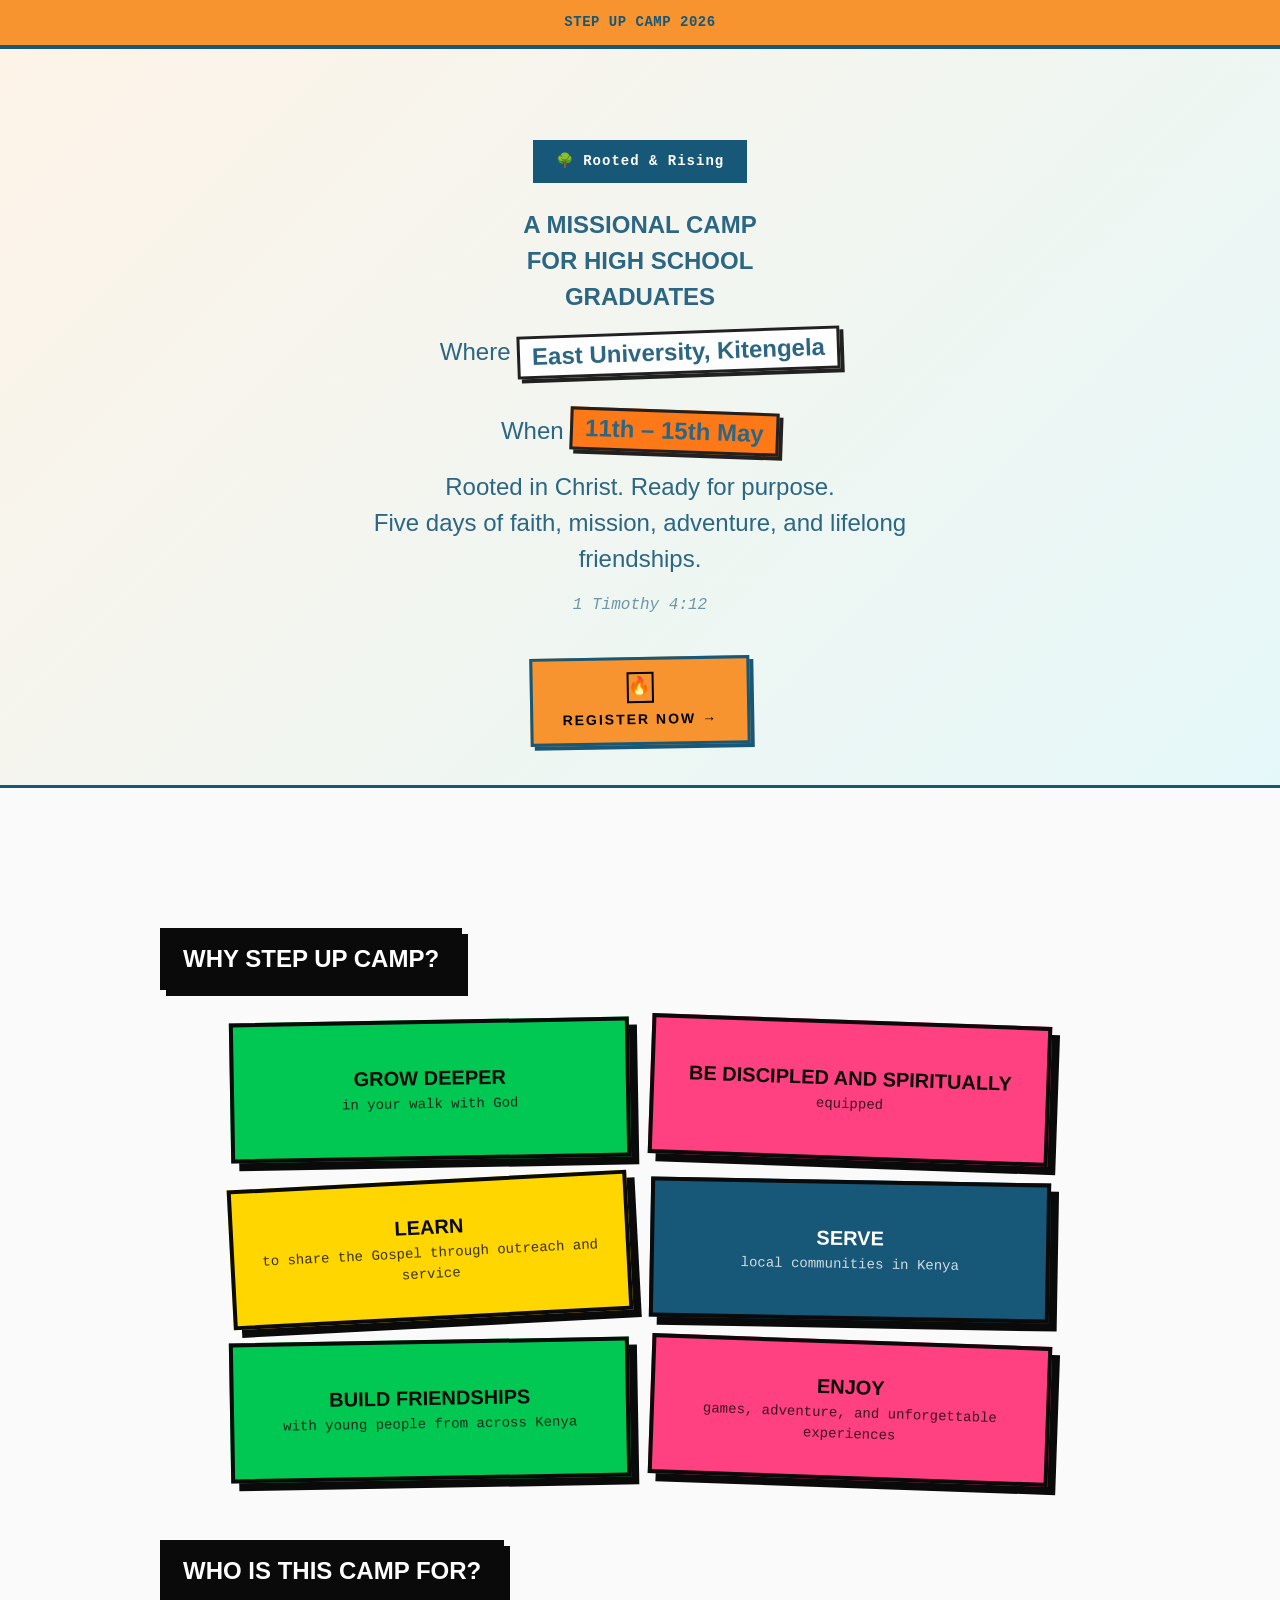
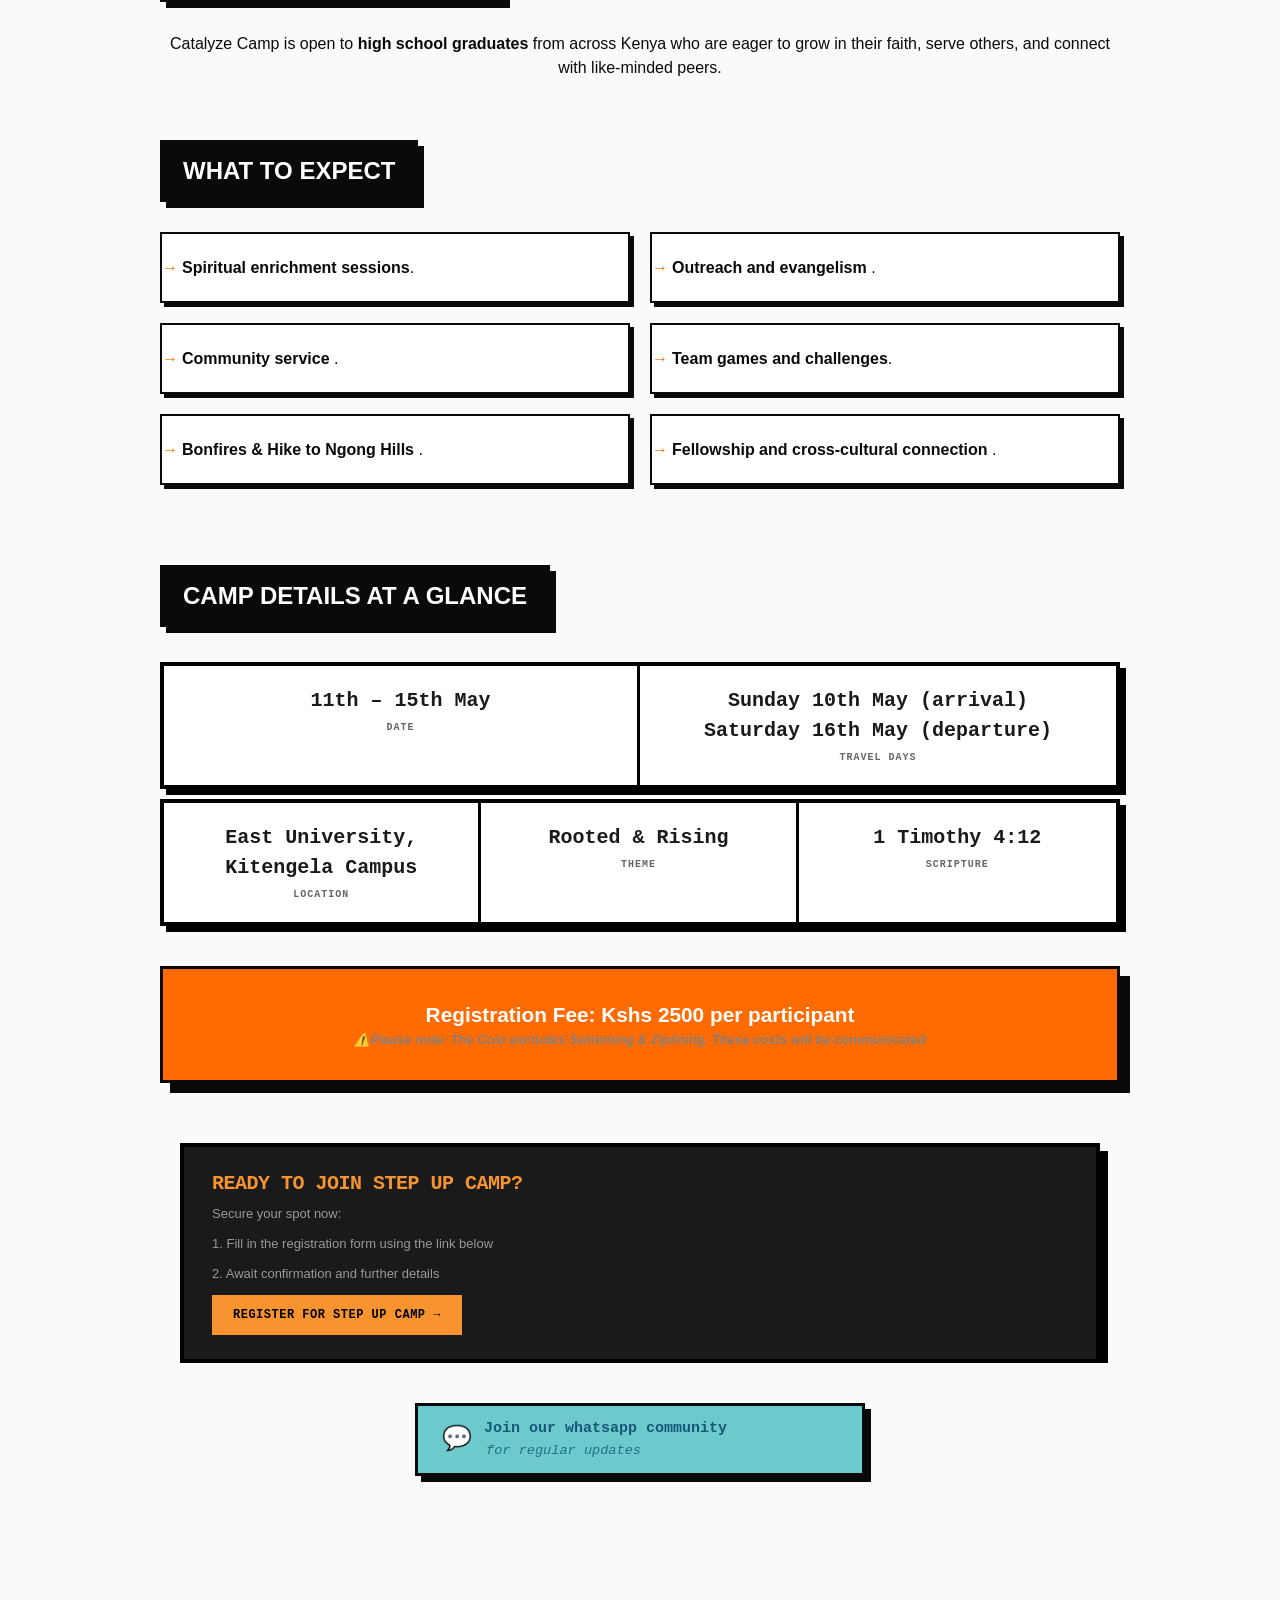
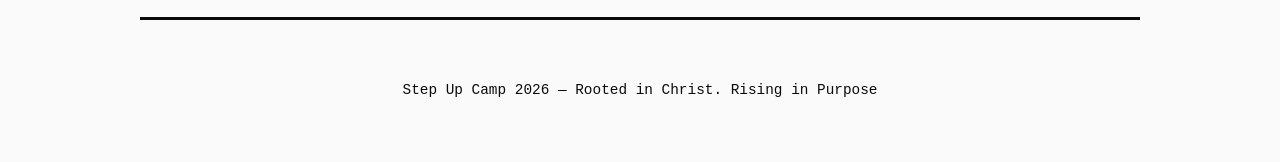
==== commit 19b61173: "feat: changed copywriting to kenyan details" ====
--- a/ke.catalyzecamp.com/index.html
+++ b/ke.catalyzecamp.com/index.html
@@ -14,12 +14,12 @@
     <meta charset="UTF-8">
     <meta name="viewport" content="width=device-width, initial-scale=1.0, maximum-scale=5.0, user-scalable=yes">
     <!-- Primary Meta Tags -->
-    <title>Catalyze Camp 2026</title>
-    <meta name="title" content="Catalyze Camp 2026 - A Mission Camp for High School Graduates in East Africa">
+    <title>Step Up Camp 2026</title>
+    <meta name="title" content="Step Up Camp 2026 - A Mission Camp for High School Graduates in East Africa">
     <meta name="description"
-        content="Join Catalyze Camp 2026, a mission camp for high school graduates in East Africa. Experience five days of faith, mission, adventure, and lifelong friendships. Rooted in Christ. Ready for purpose. Register now!">
+        content="Join Step Up Camp 2026, a mission camp for high school graduates in East Africa. Experience five days of faith, mission, adventure, and lifelong friendships. Rooted in Christ. Ready for purpose. Register now!">
     <meta name="keywords"
-        content="Catalyze Camp 2026, mission camp, high school graduates, East Africa, faith, adventure, lifelong friendships">
+        content="Step Up Camp 2026, mission camp, high school graduates, East Africa, faith, adventure, lifelong friendships">
     <meta name="author" content="Catalyze Camp Team">
     <meta name="robots" content="index, follow">
 
@@ -39,7 +39,7 @@
 <body class="has-sidebar">
     <!-- Mobile Header -->
     <header class="main-mobile-header" id="main-mobile-header">
-        <span class="mobile-title">CATALYZE CAMP 2026</span>
+        <span class="mobile-title">STEP UP CAMP 2026</span>
     </header>
 
     <!-- Drawer Overlay -->
@@ -49,10 +49,10 @@
     <canvas id="hero-canvas" width="1920" height="600"></canvas>
     <header class="hero">
         <div class="hero-content">
-            <div id="hero-badge" class="hero-badge">🌱 ROOTED & READY</div>
-            <h1 id="hero-subtitle" class="hero-subtitle">A MISSION CAMP<br>FOR HIGH SCHOOL<br>GRADUATES</h1>
+            <div id="hero-badge" class="hero-badge">🌳 Rooted & Rising</div>
+            <h1 id="hero-subtitle" class="hero-subtitle">A MISSIONAL CAMP<br>FOR HIGH SCHOOL<br>GRADUATES</h1>
             <p id="hero-subtitle" class="hero-subtitle">
-                Where <span class="inline-stat-box stat-dead" id="total-startups">Morogoro, Tanzania
+                Where <span class="inline-stat-box stat-dead" id="total-startups">East University, Kitengela
                 </span><br><br>
                 When <span class="inline-stat-box stat-burned" id="total-burned">11th – 15th May</span>
             </p>
@@ -62,7 +62,7 @@
             </p>
             <p class="hero-tagline">1 Timothy 4:12</p>
 
-            <a href="https://forms.gle/m3E88KumErffcPE37" class="hero-top10-cta">
+            <a href="https://forms.gle/4kWufNpZiw6HyTM89" class="hero-top10-cta">
                 <div class="top10-cta-content">
                     <div class="top10-cta-center">
                         <span class="top10-cta-badge">🔥</span>
@@ -83,7 +83,7 @@
                 <div class="container">
                     <section style="margin-bottom: 60px;">
                         <div class="section-header">
-                            <h2>Why Catalyze Camp?</h2>
+                            <h2>Why Step Up Camp?</h2>
                         </div>
                         <div class="hero-grid">
                             <div  class="hero-item nav-item item-steal">
@@ -103,11 +103,11 @@
 
                             <div class="hero-item nav-item item-roadmap">
                                 <span class="hero-nav-label">Serve</span>
-                                <span class="hero-nav-sub">local communities in Tanzania</span>
+                                <span class="hero-nav-sub">local communities in Kenya</span>
                             </div>
                             <div class="hero-item nav-item item-steal">
                                 <span class="hero-nav-label">Build friendships</span>
-                                <span class="hero-nav-sub">with young people from across East Africa</span>
+                                <span class="hero-nav-sub">with young people from across Kenya</span>
                             </div>
 
                             <div class="hero-item nav-item item-story">
@@ -123,11 +123,8 @@
                         </div>
 
                         <p style="text-align: center;font-size: 16px;">Catalyze Camp is open to <strong>high school
-                                graduates</strong> from across East Africa
-                            including <code class="tech">🇹🇿 Tanzania</code>,<code class="tech">🇰🇪 Kenya</code>,<code
-                                class="tech">🇺🇬 Uganda</code>,<code class="tech">🇷🇼 Rwanda</code>,<code
-                                class="tech">🇧🇮 Burundi</code>,<code class="tech">🇪🇹 Ethiopia</code>,<code
-                                class="tech">🇸🇸 South Sudan</code>
+                                graduates</strong> from across Kenya
+                                who are eager to grow in their faith, serve others, and connect with like-minded peers.
                         </p>
                     </section>
 
@@ -140,10 +137,10 @@
                                 <li><strong>Spiritual enrichment sessions</strong>.</li>
                                 <li><strong>Outreach and evangelism
                                     </strong>.</li>
-                                <li><strong>Community service projects
+                                <li><strong>Community service
                                     </strong>.</li>
                                 <li><strong>Team games and challenges</strong>.</li>
-                                <li><strong>Bonfires & Hike to the Morogoro waterfall
+                                <li><strong>Bonfires & Hike to Ngong Hills
                                     </strong>.</li>
                                 <li><strong>Fellowship and cross-cultural connection
                                     </strong>.</li>
@@ -167,11 +164,11 @@
                         </div>
                         <div class="fw-stats-bar-two" id="fw-stats-bar-two">
                             <div class="fw-stats-item">
-                                <span class="fw-stats-number">Morogoro, Tanzania</span>
+                                <span class="fw-stats-number">East University, Kitengela Campus</span>
                                 <span class="fw-stats-label">LOCATION</span>
                             </div>
                             <div class="fw-stats-item">
-                                <span class="fw-stats-number" id="fw-stat-lifespan">Rooted & Ready</span>
+                                <span class="fw-stats-number" id="fw-stat-lifespan">Rooted & Rising</span>
                                 <span class="fw-stats-label">THEME</span>
                             </div>
                             <div class="fw-stats-item">
@@ -181,18 +178,20 @@
                         </div>
 
                         <div class="final-takeaway">
-                            <p><strong>Registration Fee:</strong> $100 USD per participant</p>
+                            <p><strong>Registration Fee:</strong> Kshs 2500 per participant</p>
+                            <p style="font-size: small; color: gray; font-style: italic;">⚠️Please note: The Cost excludes Swimming & Ziplining. These costs will be communicated</p>
                         </div>
                     </section>
                     <section class="container fw-cta-banner">
-                        <a href="https://forms.gle/m3E88KumErffcPE37" class="fw-cta-banner-link" target="_blank"
+                        <a href="https://forms.gle/4kWufNpZiw6HyTM89" class="fw-cta-banner-link" target="_blank"
                             rel="noopener">
                             <div class="fw-cta-banner-inner">
                                 <div class="fw-cta-banner-text">
-                                    <h3 class="fw-cta-banner-title">READY TO JOIN CATALYZE CAMP?</h3>
-                                    <p class="fw-cta-banner-sub">Secure your spot now. Fill out the quick registration
-                                        form and we'll send you confirmation with all the details you need.</p>
-                                    <span class="fw-cta-banner-btn">REGISTER FOR CATALYZE CAMP →</span>
+                                    <h3 class="fw-cta-banner-title">READY TO JOIN STEP UP CAMP?</h3>
+                                    <p class="fw-cta-banner-sub">Secure your spot now:</p>
+                                    <P class="fw-cta-banner-sub">1. Fill in the registration form using the link below</P>
+                                    <P class="fw-cta-banner-sub">2. Await confirmation and further details</P>
+                                    <span class="fw-cta-banner-btn">REGISTER FOR STEP UP CAMP →</span>
                                 </div>
                             </div>
                         </a>
@@ -200,7 +199,7 @@
 
                     <div style="display: flex; justify-content: center; margin: 40px 0; padding: 0 8px; width: 100%; box-sizing: border-box;">
                         <a class="floating-bucket" id="open-request-bucket"
-                            href="https://chat.whatsapp.com/GlWRgQMB7aDB2TQC6tsgwM" target="_blank" rel="noopener">
+                            href="https://chat.whatsapp.com/EnZjGueGUW82ldiZVpCDfG?mode=gi_t" target="_blank" rel="noopener">
                             <span class="bucket-icon">💬</span>
                             <span class="bucket-text">Join our whatsapp community <i>for regular updates</i></span>
                         </a>
@@ -210,11 +209,11 @@
             </main>
 
             <footer class="container feedback-footer">
-                <p>Catalyze Camp 2026 — Rooted in Christ. Ready for Purpose</p>
+                <p>Step Up Camp 2026 — Rooted in Christ. Rising in Purpose</p>
             </footer>
 
-        </div> <!-- /.main-content-area -->
-    </div> <!-- /.main-layout -->
+        </div>
+    </div>
 
 </body>
 
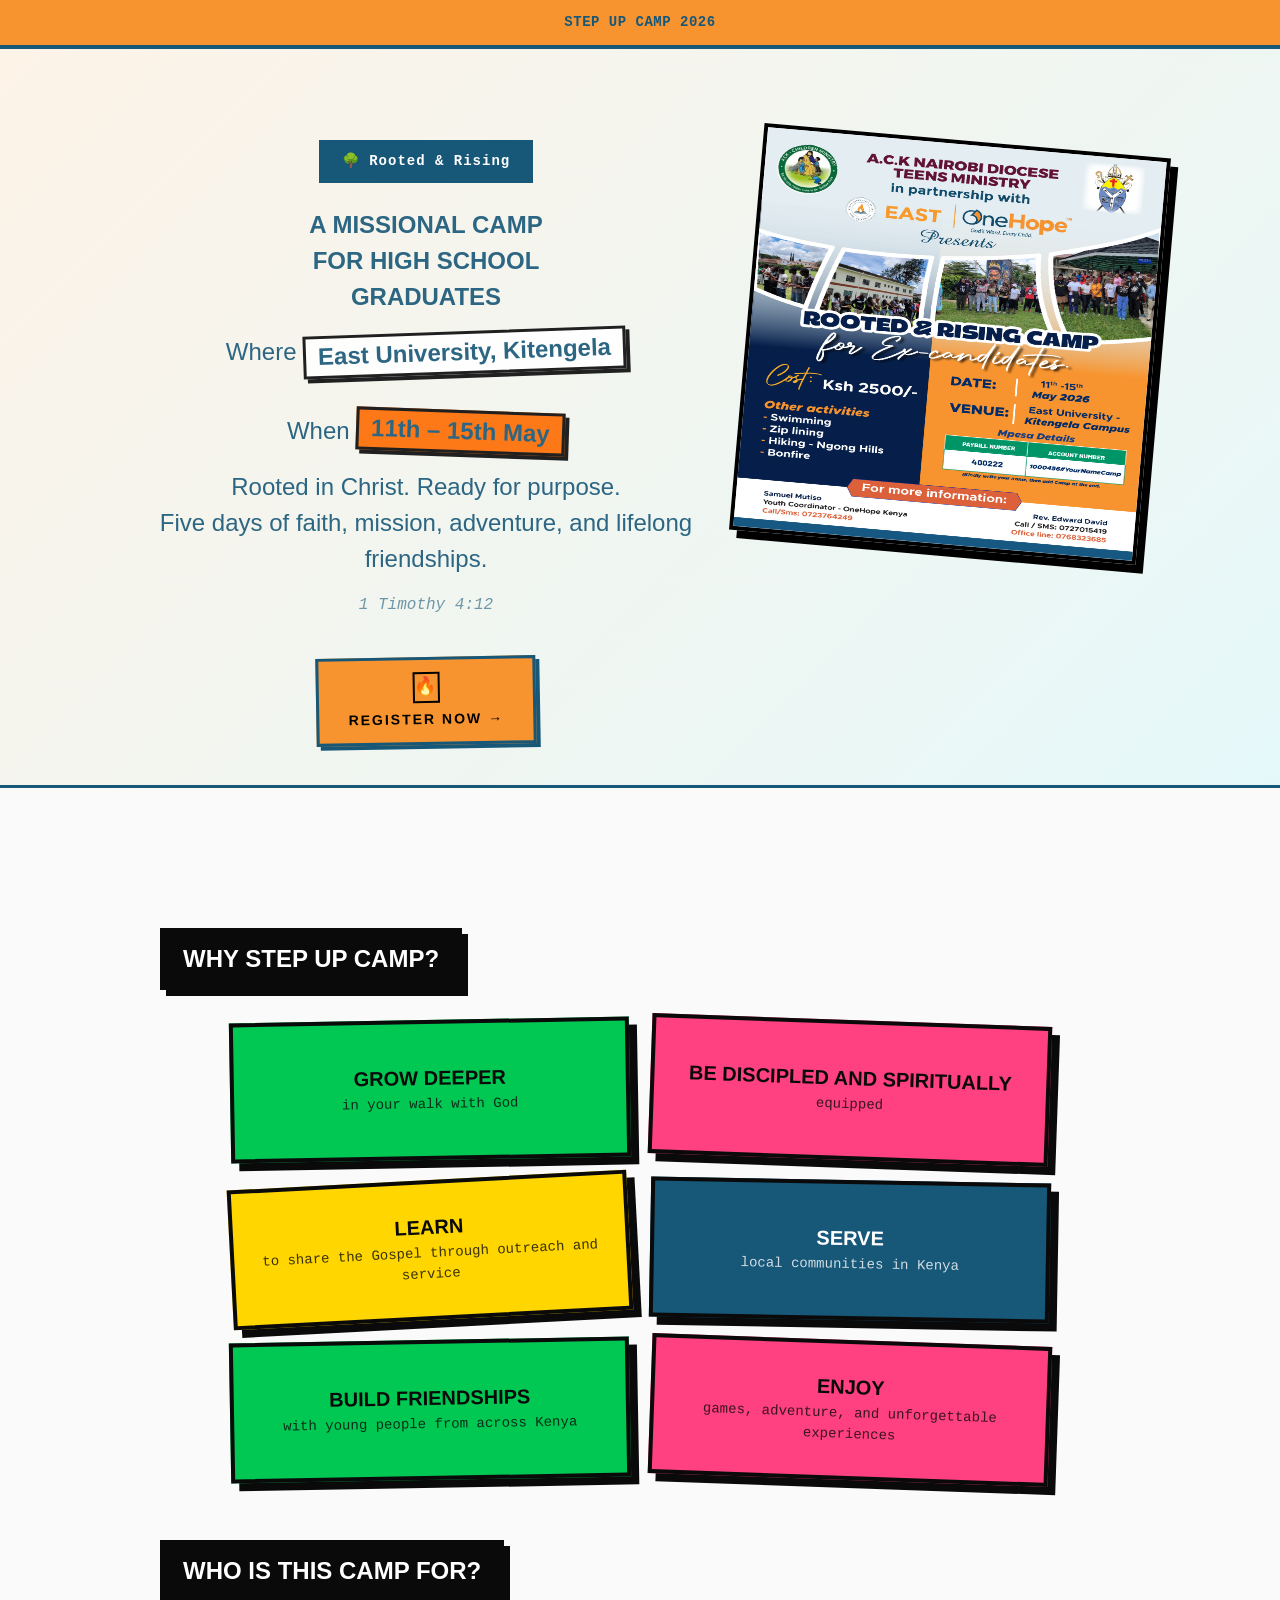
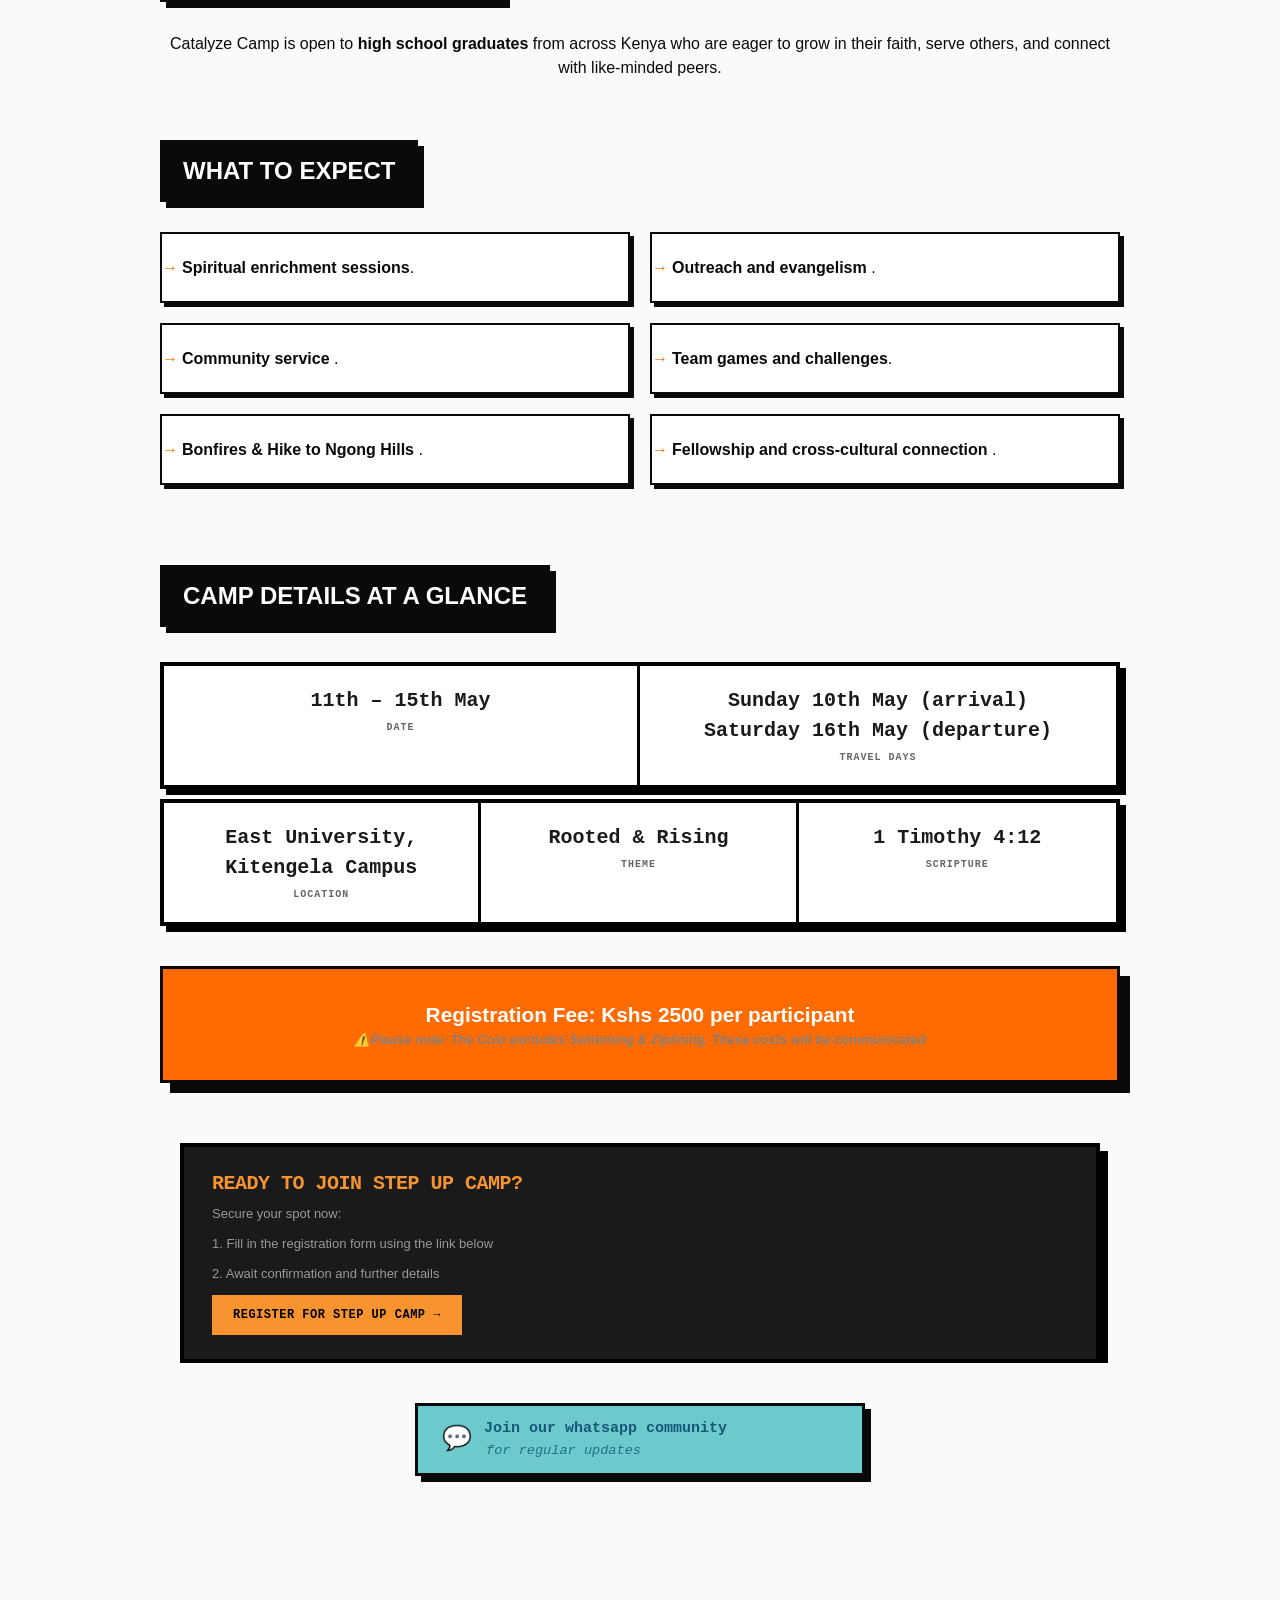
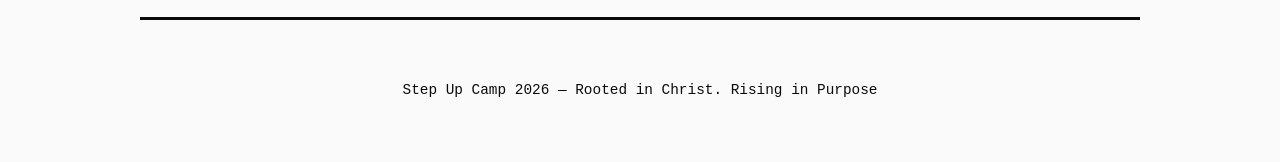
==== commit 4f741482: "feat: added camp poster in hero section" ====
--- a/ke.catalyzecamp.com/index.html
+++ b/ke.catalyzecamp.com/index.html
@@ -48,28 +48,34 @@
     <!-- Hero Section (Full Width - Outside sidebar layout) -->
     <canvas id="hero-canvas" width="1920" height="600"></canvas>
     <header class="hero">
-        <div class="hero-content">
-            <div id="hero-badge" class="hero-badge">🌳 Rooted & Rising</div>
-            <h1 id="hero-subtitle" class="hero-subtitle">A MISSIONAL CAMP<br>FOR HIGH SCHOOL<br>GRADUATES</h1>
-            <p id="hero-subtitle" class="hero-subtitle">
-                Where <span class="inline-stat-box stat-dead" id="total-startups">East University, Kitengela
-                </span><br><br>
-                When <span class="inline-stat-box stat-burned" id="total-burned">11th – 15th May</span>
-            </p>
-            <p id="hero-subtitle" class="hero-subtitle">
-                Rooted in Christ. Ready for purpose.<br>
-                Five days of faith, mission, adventure, and lifelong friendships.
-            </p>
-            <p class="hero-tagline">1 Timothy 4:12</p>
-
-            <a href="https://forms.gle/4kWufNpZiw6HyTM89" class="hero-top10-cta">
-                <div class="top10-cta-content">
-                    <div class="top10-cta-center">
-                        <span class="top10-cta-badge">🔥</span>
-                        <span class="top10-cta-title">REGISTER NOW →</span>
+        <div class="hero-section">
+            <div class="hero-content">
+                <div id="hero-badge" class="hero-badge">🌳 Rooted & Rising</div>
+                <h1 id="hero-subtitle" class="hero-subtitle">A MISSIONAL CAMP<br>FOR HIGH SCHOOL<br>GRADUATES</h1>
+                <p id="hero-subtitle" class="hero-subtitle">
+                    Where <span class="inline-stat-box stat-dead" id="total-startups">East University, Kitengela
+                    </span><br><br>
+                    When <span class="inline-stat-box stat-burned" id="total-burned">11th – 15th May</span>
+                </p>
+                <p id="hero-subtitle" class="hero-subtitle">
+                    Rooted in Christ. Ready for purpose.<br>
+                    Five days of faith, mission, adventure, and lifelong friendships.
+                </p>
+                <p class="hero-tagline">1 Timothy 4:12</p>
+
+                <a href="https://forms.gle/4kWufNpZiw6HyTM89" class="hero-top10-cta">
+                    <div class="top10-cta-content">
+                        <div class="top10-cta-center">
+                            <span class="top10-cta-badge">🔥</span>
+                            <span class="top10-cta-title">REGISTER NOW →</span>
+                        </div>
                     </div>
-                </div>
-            </a>
+                </a>
+            </div>
+            <div class="poster-card">
+                <img src="assets/step-up.jpeg" width="400px" height="400px" alt="Step Up Camp 2026 event poster" class="step-up poster image"/>
+            </div>
+        </div>
     </header>
 
     <!-- Main Layout Container (Sidebar + Content - BELOW Hero) -->
--- a/ke.catalyzecamp.com/styles/main-DJZRLAR1.css
+++ b/ke.catalyzecamp.com/styles/main-DJZRLAR1.css
@@ -1,3 +1,29 @@
+.hero-section {
+  display: flex;
+  flex-direction: row;
+  gap: 20px;
+  align-items: start;
+  justify-content: center;
+}
+
+.poster-card {
+  background: #fff;
+  border: 4px solid #000;
+  box-shadow: 8px 8px #000;
+  display: flex;
+  flex-direction: column;
+  align-items: center;
+  gap: 20px;
+  transition: transform .2s, box-shadow .2s;
+  rotate: 5deg;
+}
+
+.poster-card:hover {
+  transform: translate(-2px, -2px);
+  box-shadow: 10px 10px #000;
+}
+
+
 .startup-card-v2 {
   background:#fff;
   border:4px solid #000;
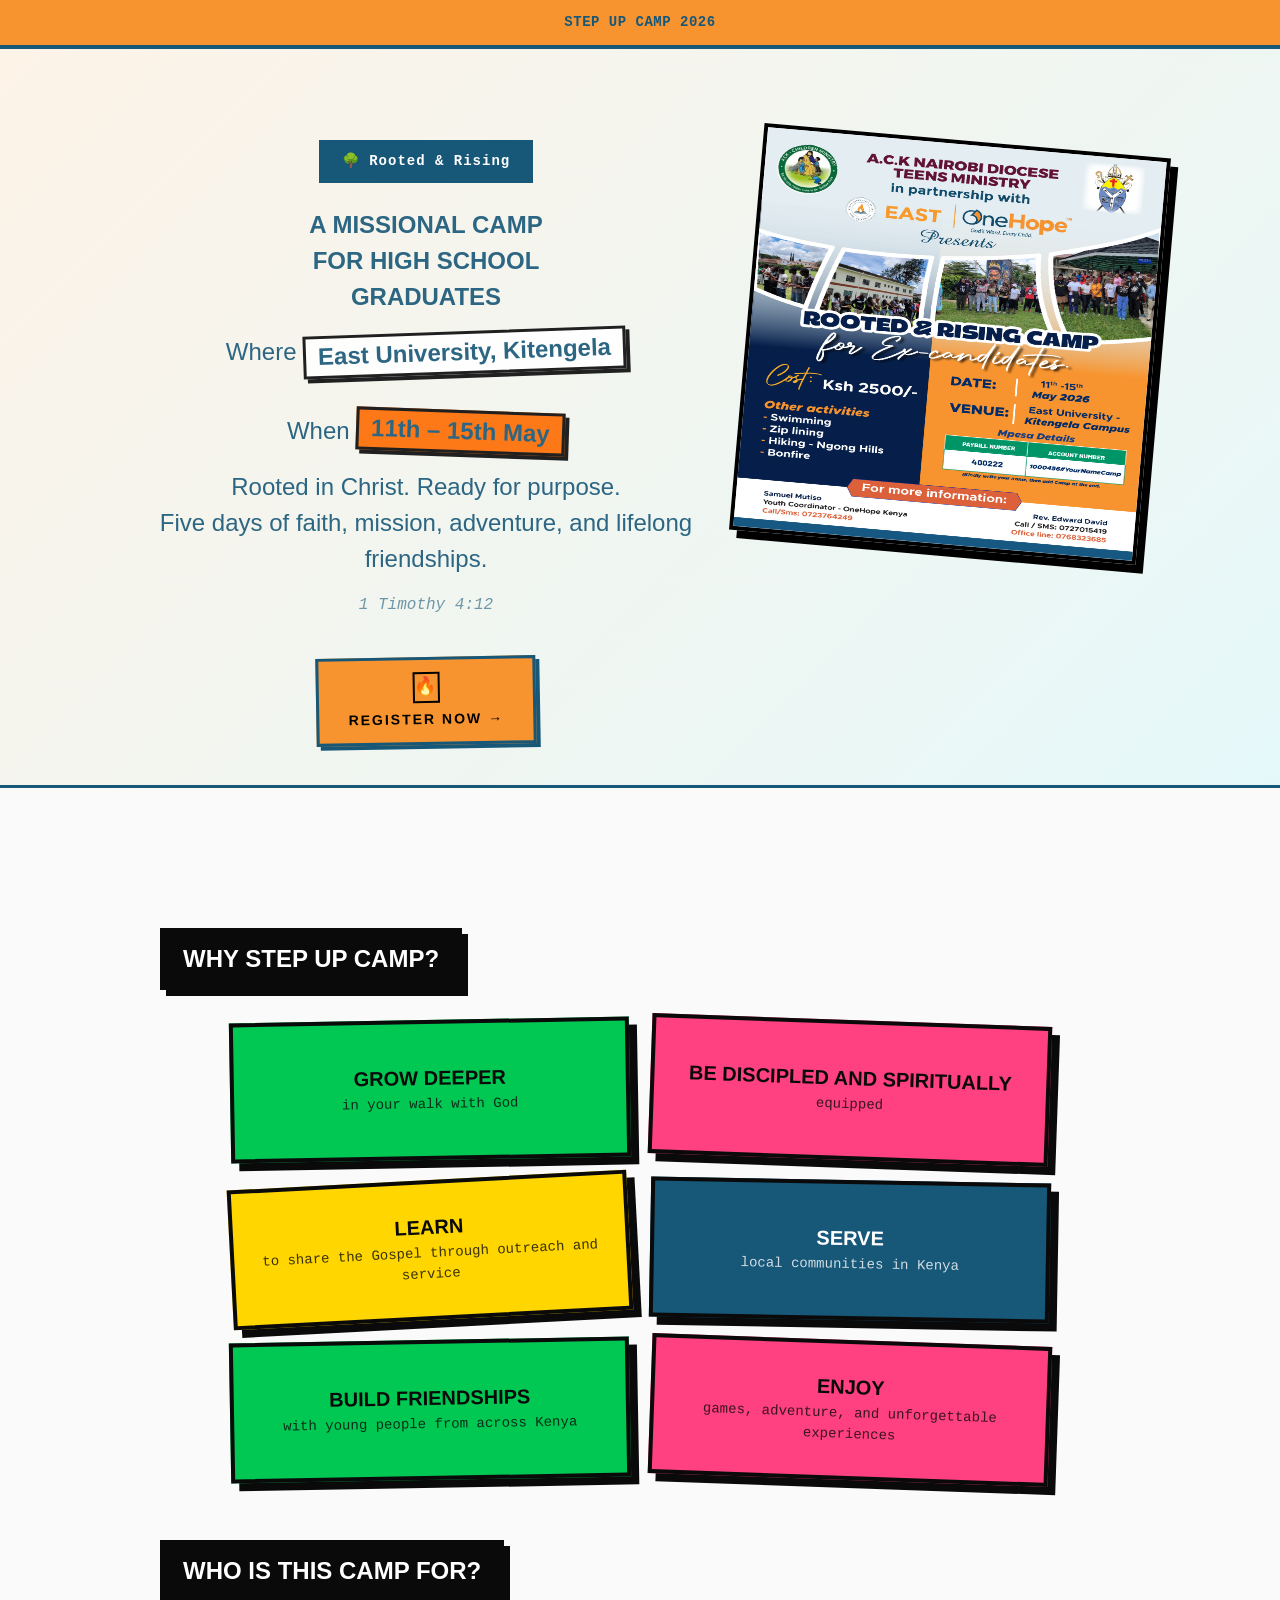
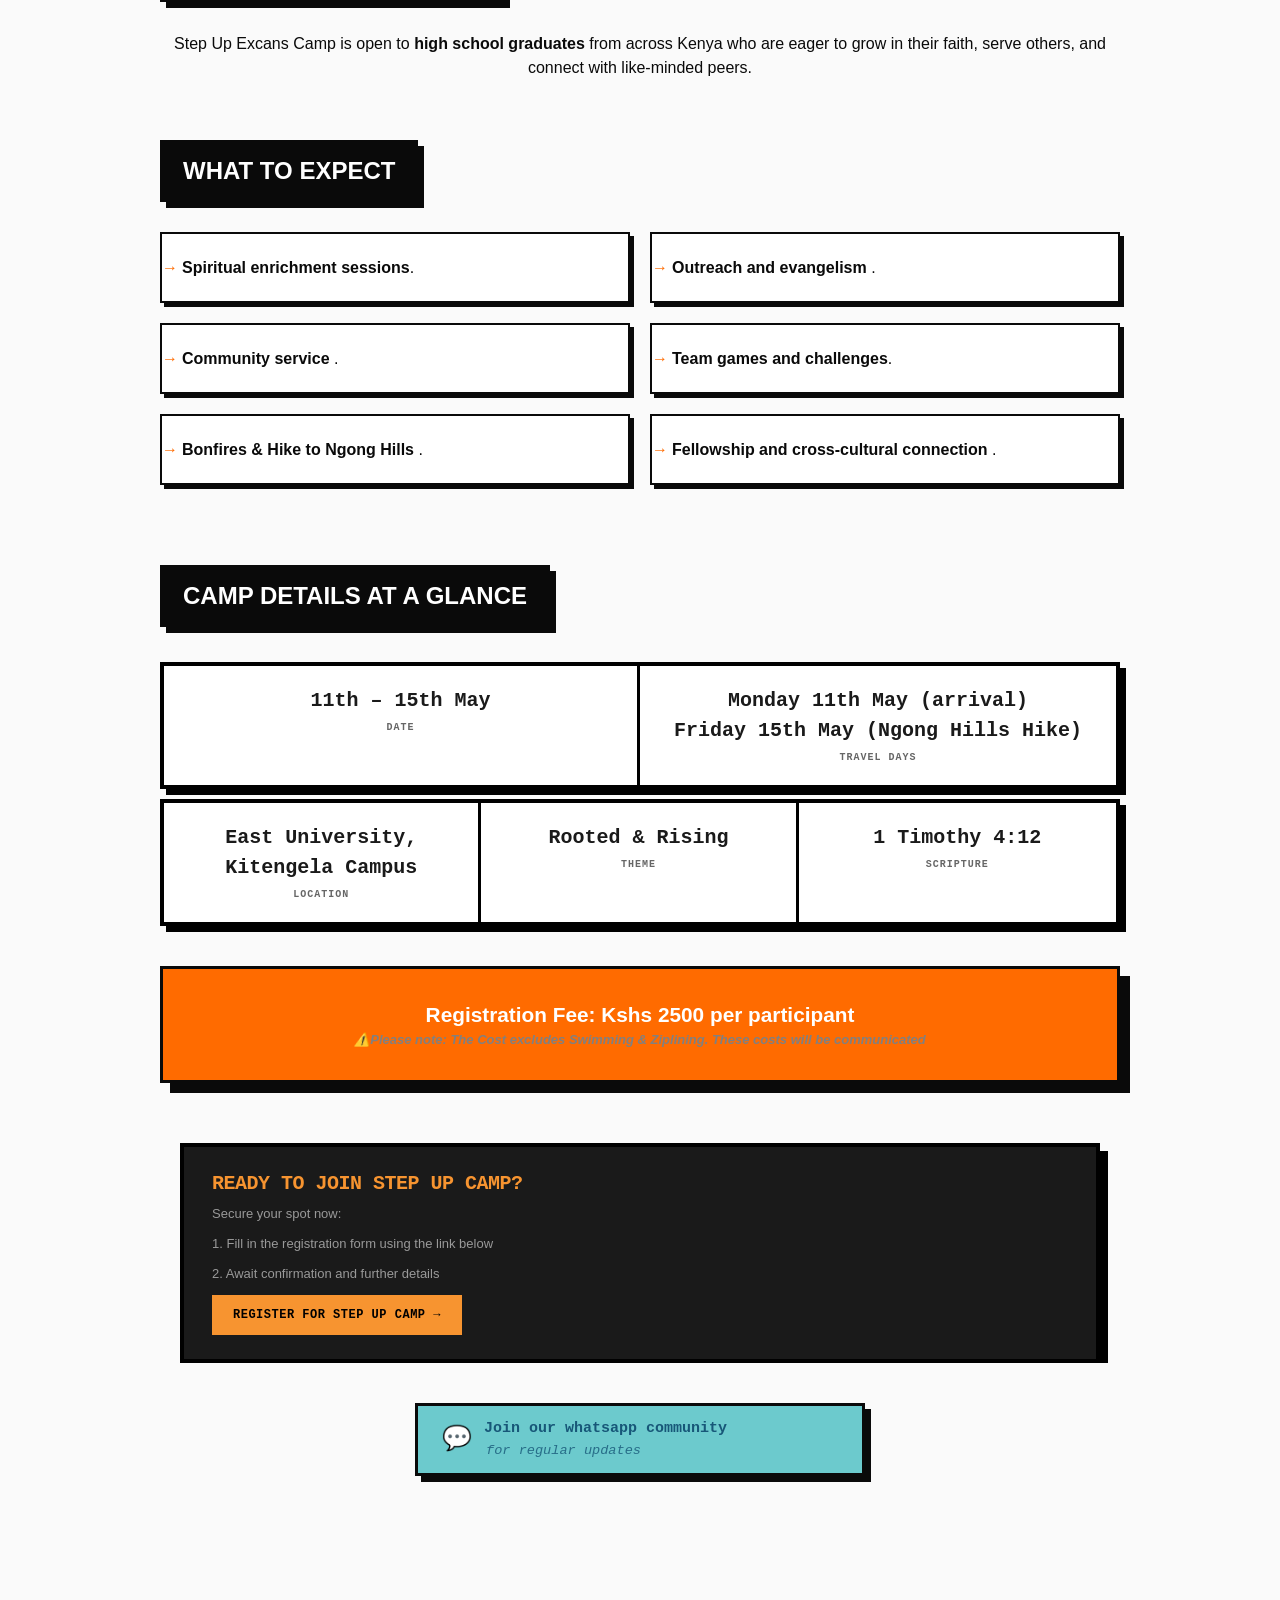
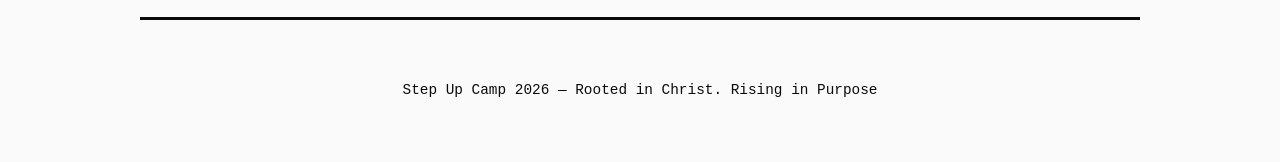
==== commit c0f84235: "fix: camp dates" ====
--- a/ke.catalyzecamp.com/index.html
+++ b/ke.catalyzecamp.com/index.html
@@ -12,15 +12,16 @@
         gtag('config', 'G-LHFJD77F8R');
     </script>
     <meta charset="UTF-8">
+    <meta name="google-site-verification" content="DYeLZwef7aGkxWO8AAd3P5Ar5nTWHOokC1cvHON3XKc" />
     <meta name="viewport" content="width=device-width, initial-scale=1.0, maximum-scale=5.0, user-scalable=yes">
     <!-- Primary Meta Tags -->
     <title>Step Up Camp 2026</title>
-    <meta name="title" content="Step Up Camp 2026 - A Mission Camp for High School Graduates in East Africa">
+    <meta name="title" content="Step Up Camp 2026 - A Mission Camp for High School Graduates in Kenya">
     <meta name="description"
-        content="Join Step Up Camp 2026, a mission camp for high school graduates in East Africa. Experience five days of faith, mission, adventure, and lifelong friendships. Rooted in Christ. Ready for purpose. Register now!">
+        content="Join Step Up Camp 2026, a mission camp for high school graduates in Kenya. Experience five days of faith, mission, adventure, and lifelong friendships. Rooted in Christ. Rising in purpose. Register now!">
     <meta name="keywords"
-        content="Step Up Camp 2026, mission camp, high school graduates, East Africa, faith, adventure, lifelong friendships">
-    <meta name="author" content="Catalyze Camp Team">
+        content="Step Up Camp 2026, mission camp, high school graduates, Kenya, faith, adventure, lifelong friendships">
+    <meta name="author" content="OneHope Eastern Africa Innovations Team">
     <meta name="robots" content="index, follow">
 
 
@@ -128,7 +129,7 @@
                             <h2>Who Is This Camp For?</h2>
                         </div>
 
-                        <p style="text-align: center;font-size: 16px;">Catalyze Camp is open to <strong>high school
+                        <p style="text-align: center;font-size: 16px;">Step Up Excans Camp is open to <strong>high school
                                 graduates</strong> from across Kenya
                                 who are eager to grow in their faith, serve others, and connect with like-minded peers.
                         </p>
@@ -162,8 +163,8 @@
                                 <span class="fw-stats-label">DATE</span>
                             </div>
                             <div class="fw-stats-item">
-                                <span class="fw-stats-number" id="fw-stat-burned">Sunday 10th May (arrival)<br>Saturday
-                                    16th May (departure)
+                                <span class="fw-stats-number" id="fw-stat-burned">Monday 11th May (arrival)<br>Friday
+                                    15th May (Ngong Hills Hike)
                                 </span>
                                 <span class="fw-stats-label">TRAVEL DAYS</span>
                             </div>
--- a/ke.catalyzecamp.com/styles/main-DJZRLAR1.css
+++ b/ke.catalyzecamp.com/styles/main-DJZRLAR1.css
@@ -4,6 +4,20 @@
   gap: 20px;
   align-items: start;
   justify-content: center;
+}
+
+@media screen and (max-width: 800px) {
+  .hero-section {
+    flex-direction: column;
+    align-items: center;
+    gap: 40px;
+    text-align: center;
+    padding: 40px 20px;
+  }
+
+  .poster-card {
+    margin-top: 40px;
+  }
 }
 
 .poster-card {
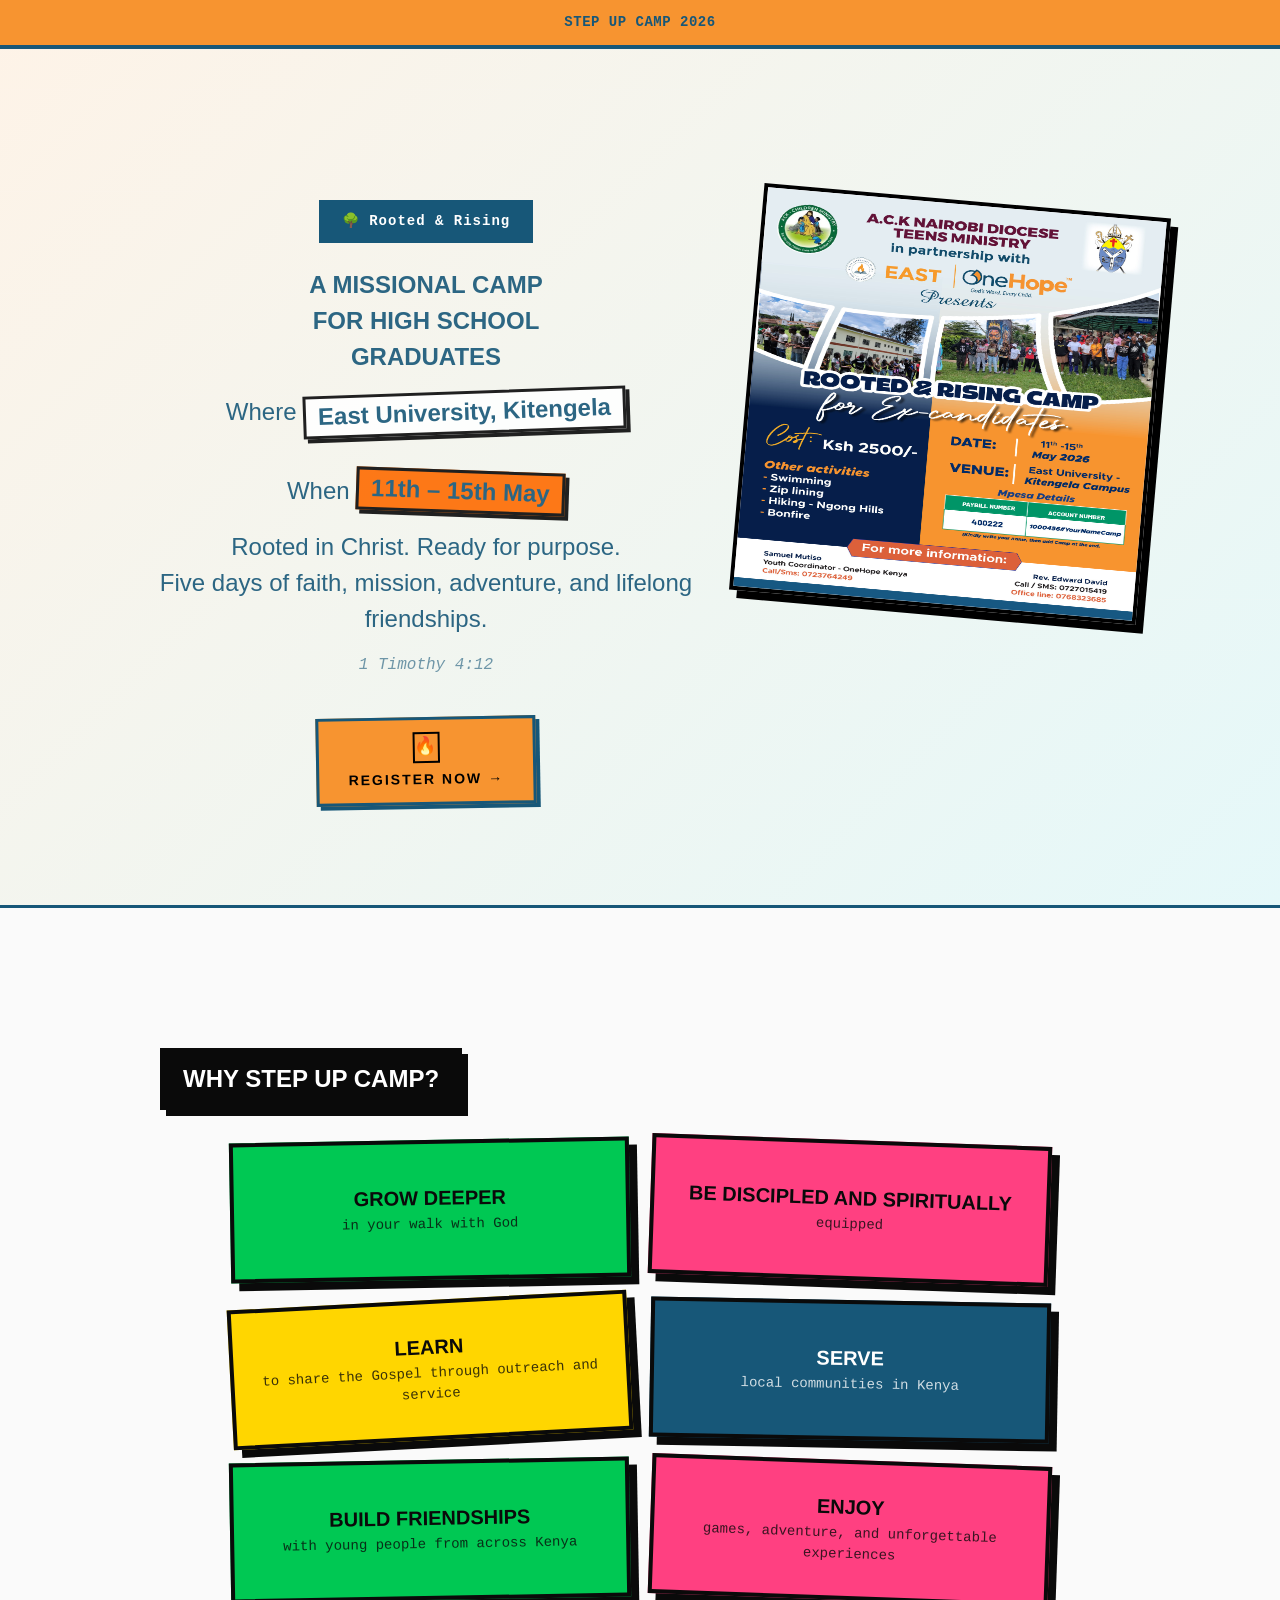
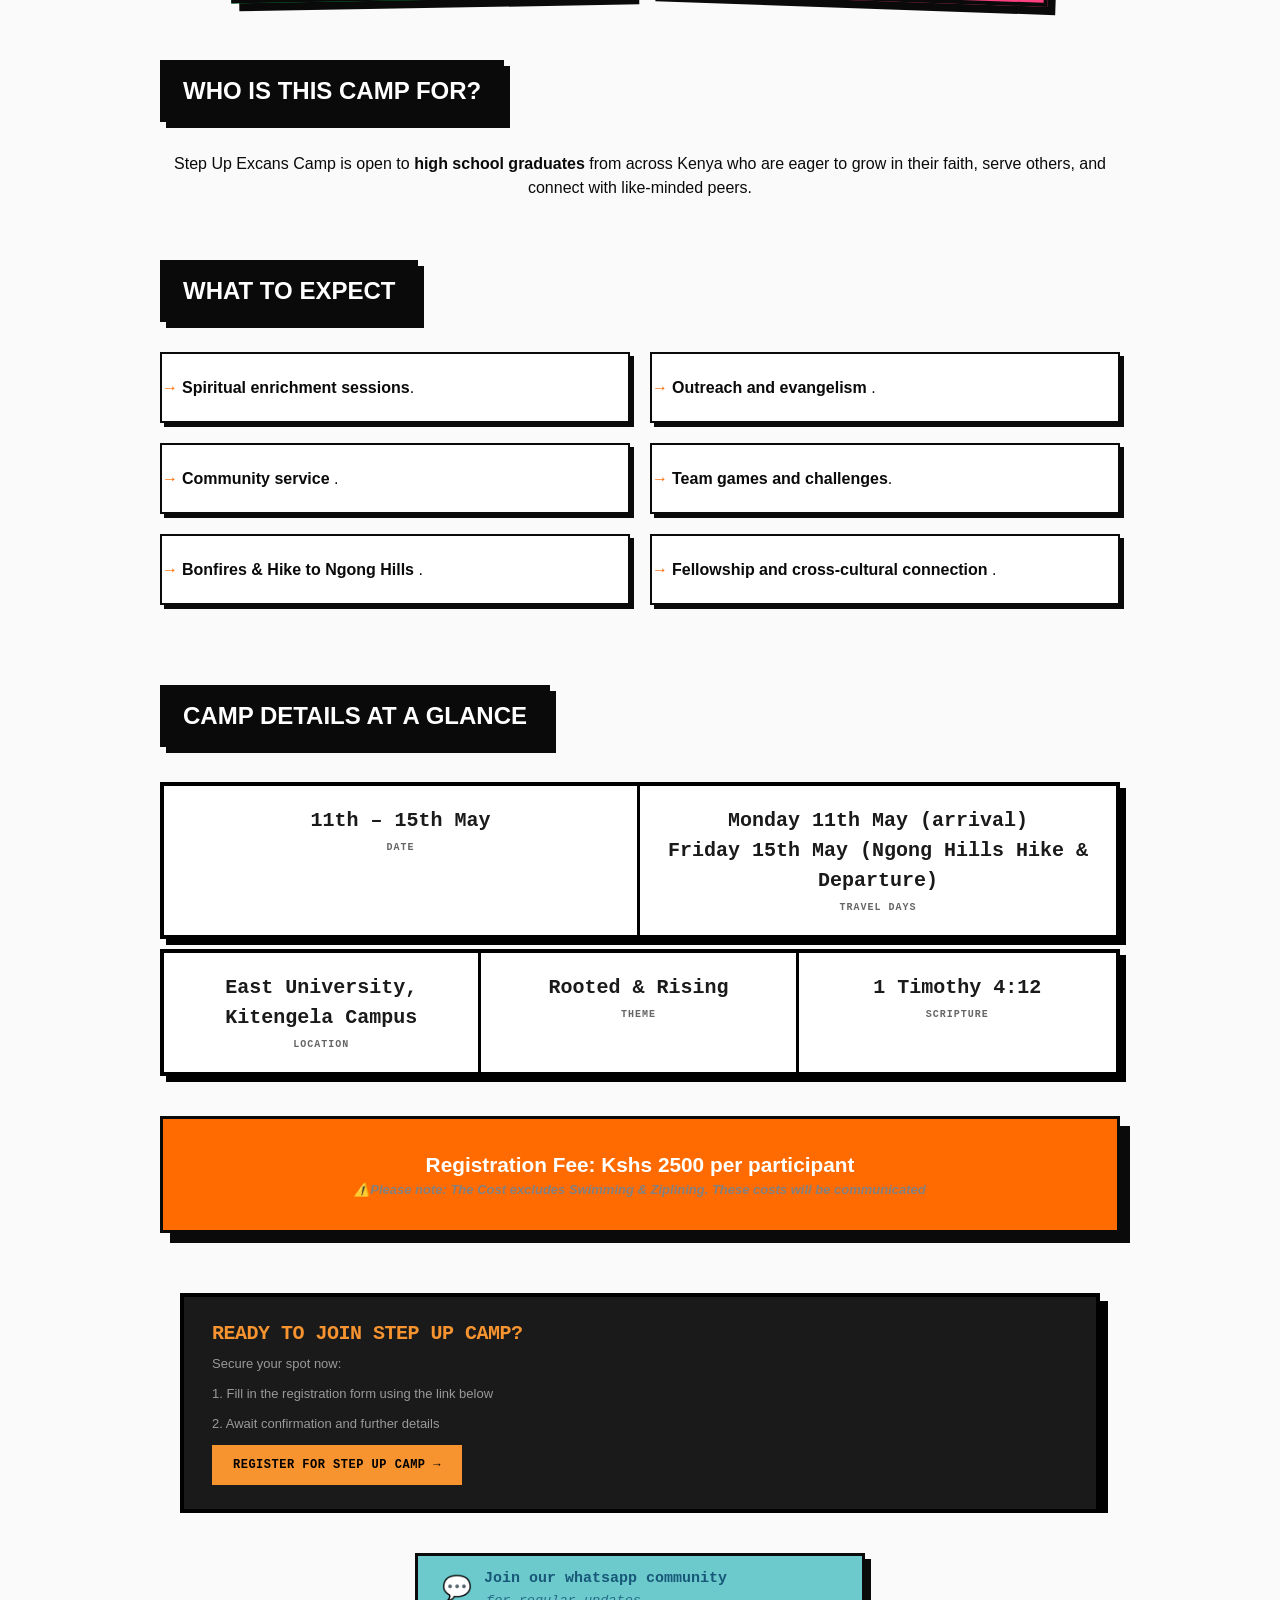
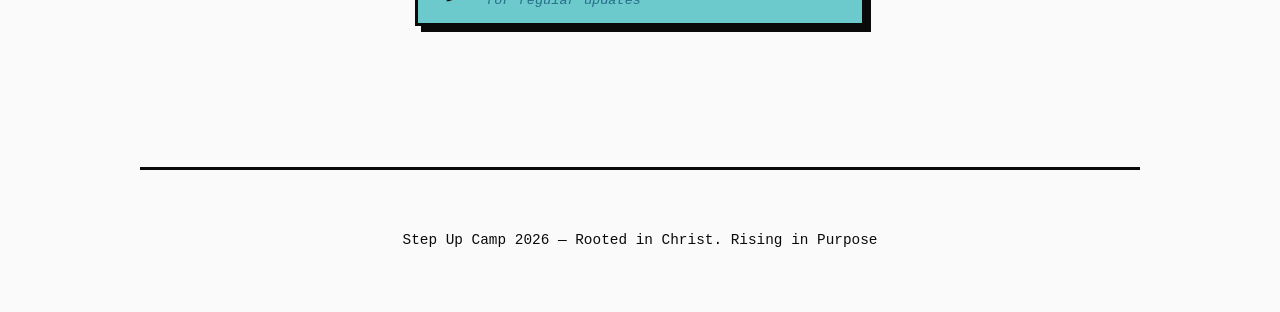
==== commit 051235c4: "fixed: poster image sizing and styles" ====
--- a/ke.catalyzecamp.com/index.html
+++ b/ke.catalyzecamp.com/index.html
@@ -164,7 +164,7 @@
                             </div>
                             <div class="fw-stats-item">
                                 <span class="fw-stats-number" id="fw-stat-burned">Monday 11th May (arrival)<br>Friday
-                                    15th May (Ngong Hills Hike)
+                                    15th May (Ngong Hills Hike & Departure)
                                 </span>
                                 <span class="fw-stats-label">TRAVEL DAYS</span>
                             </div>
--- a/ke.catalyzecamp.com/styles/main-DJZRLAR1.css
+++ b/ke.catalyzecamp.com/styles/main-DJZRLAR1.css
@@ -4,6 +4,7 @@
   gap: 20px;
   align-items: start;
   justify-content: center;
+  padding: 60px 40px;
 }
 
 @media screen and (max-width: 800px) {
@@ -17,6 +18,11 @@
 
   .poster-card {
     margin-top: 40px;
+  }
+
+  img.step-up {
+    width: 100%;
+    height: auto;
   }
 }
 
